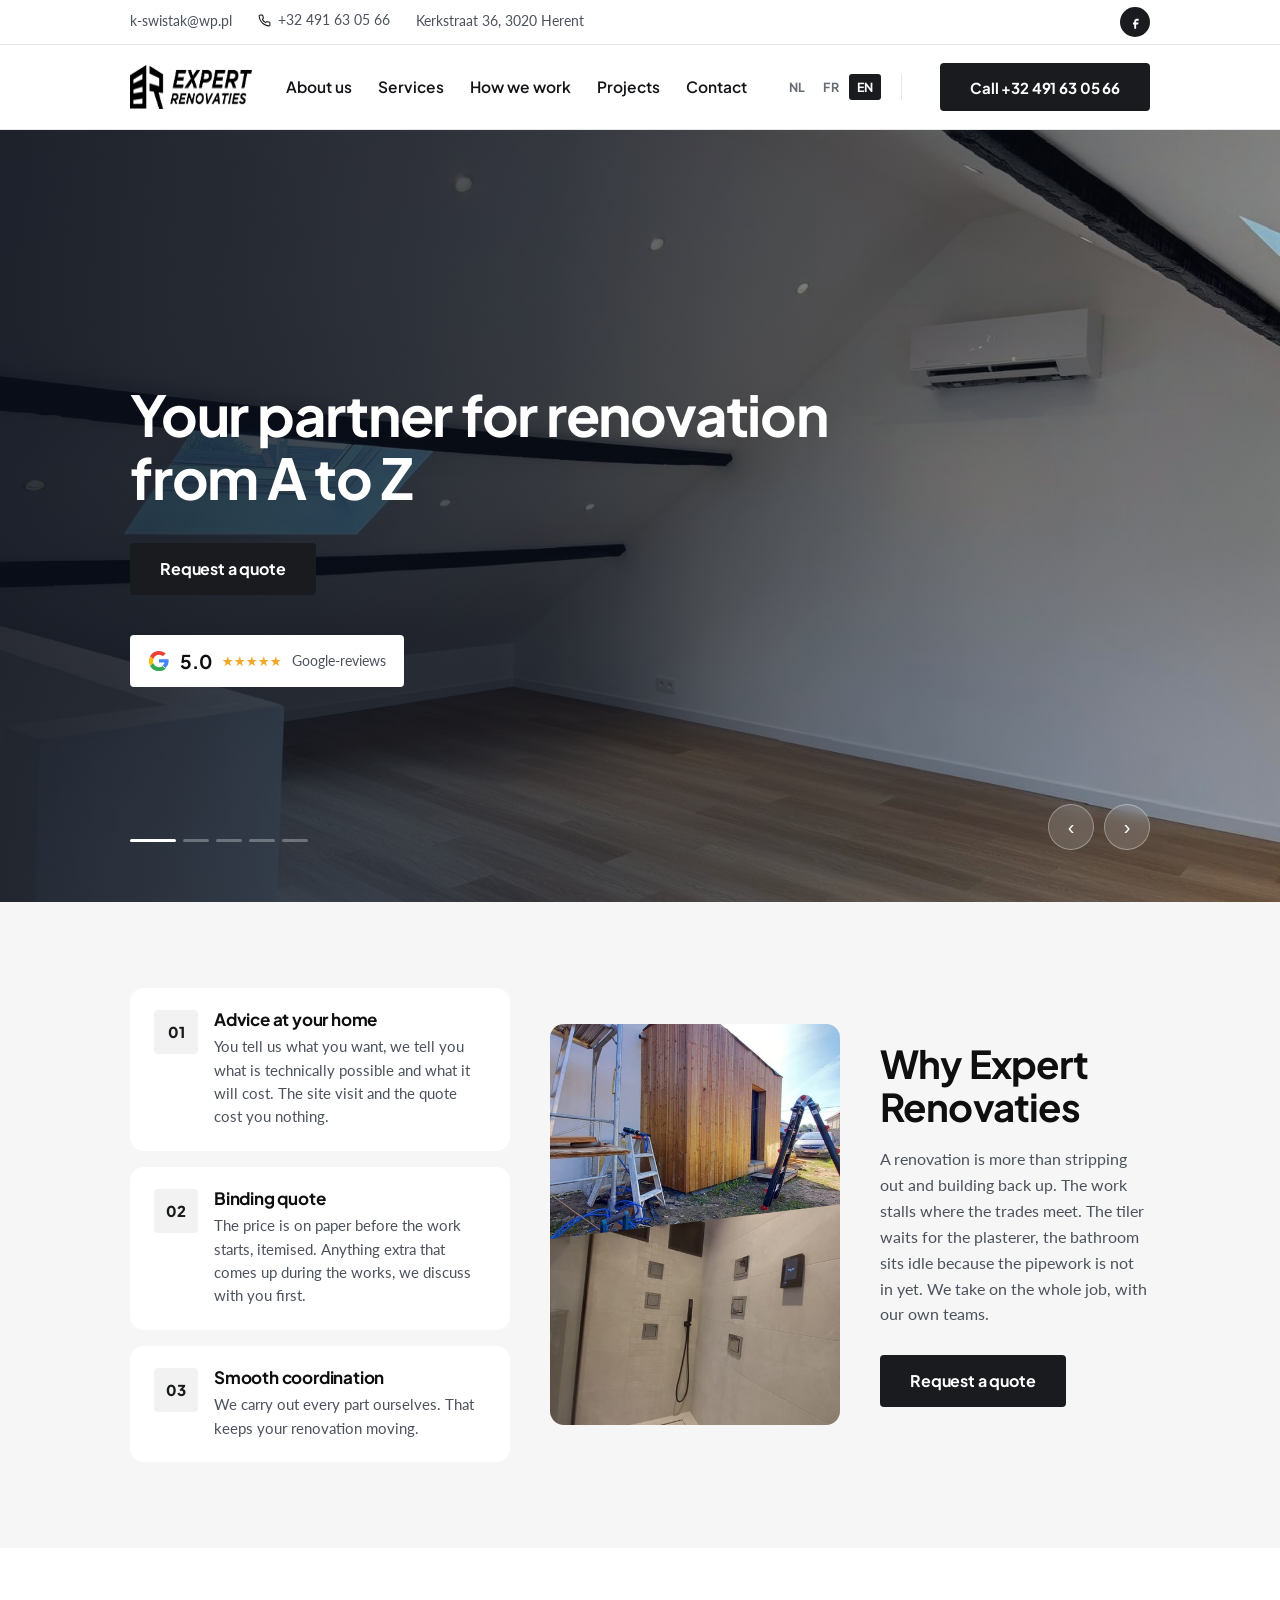
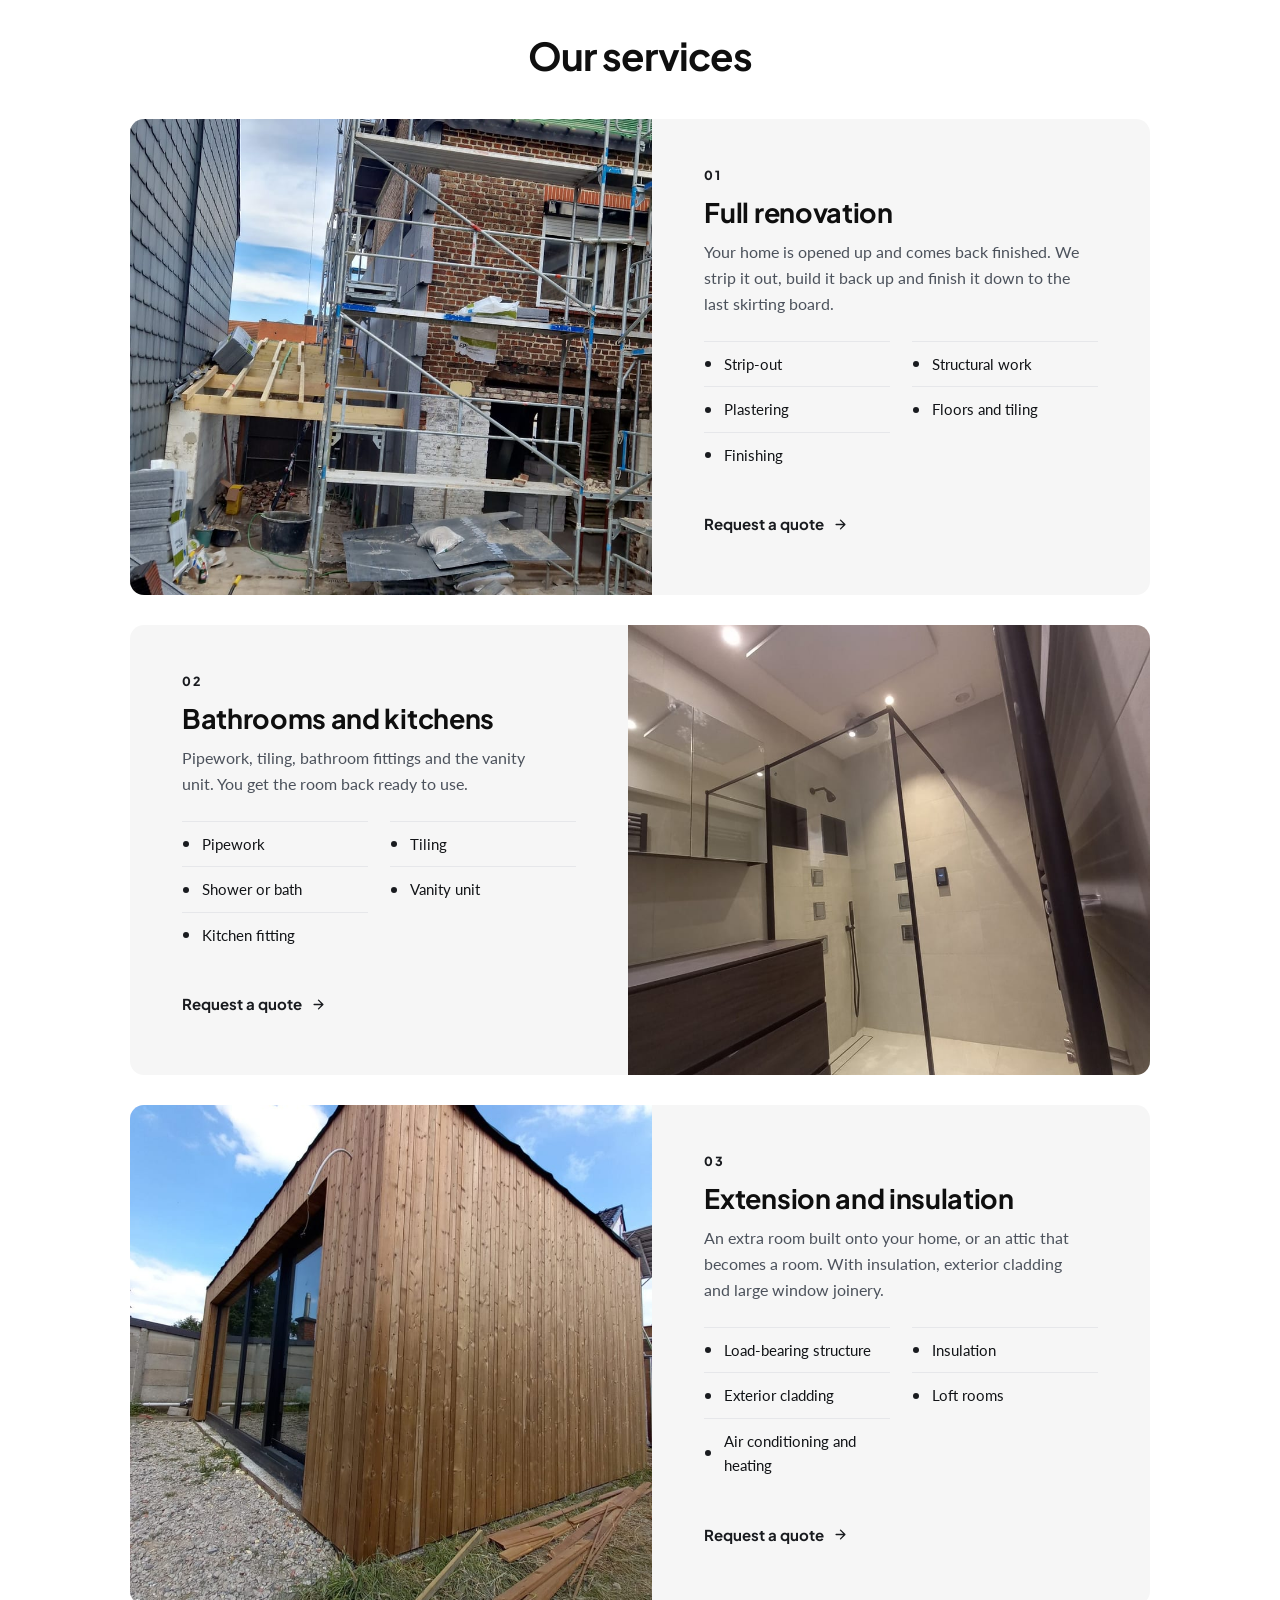
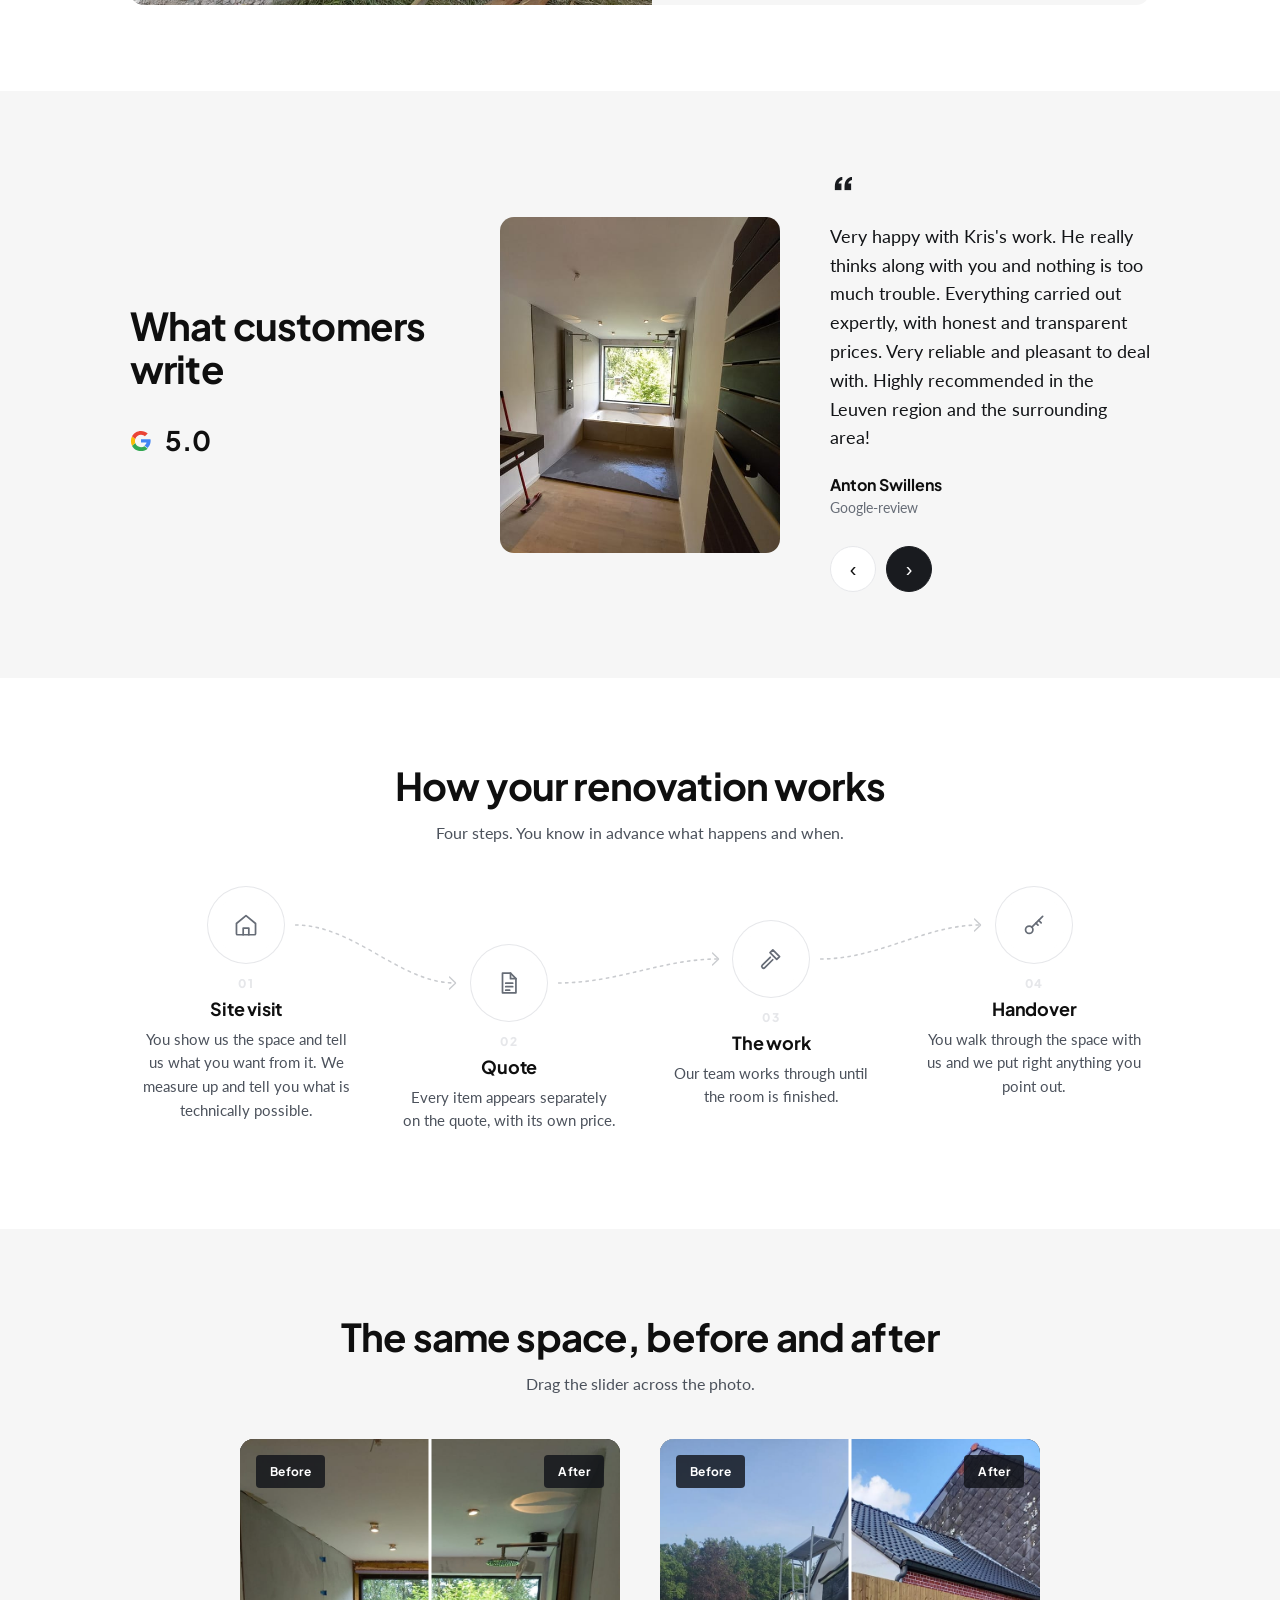
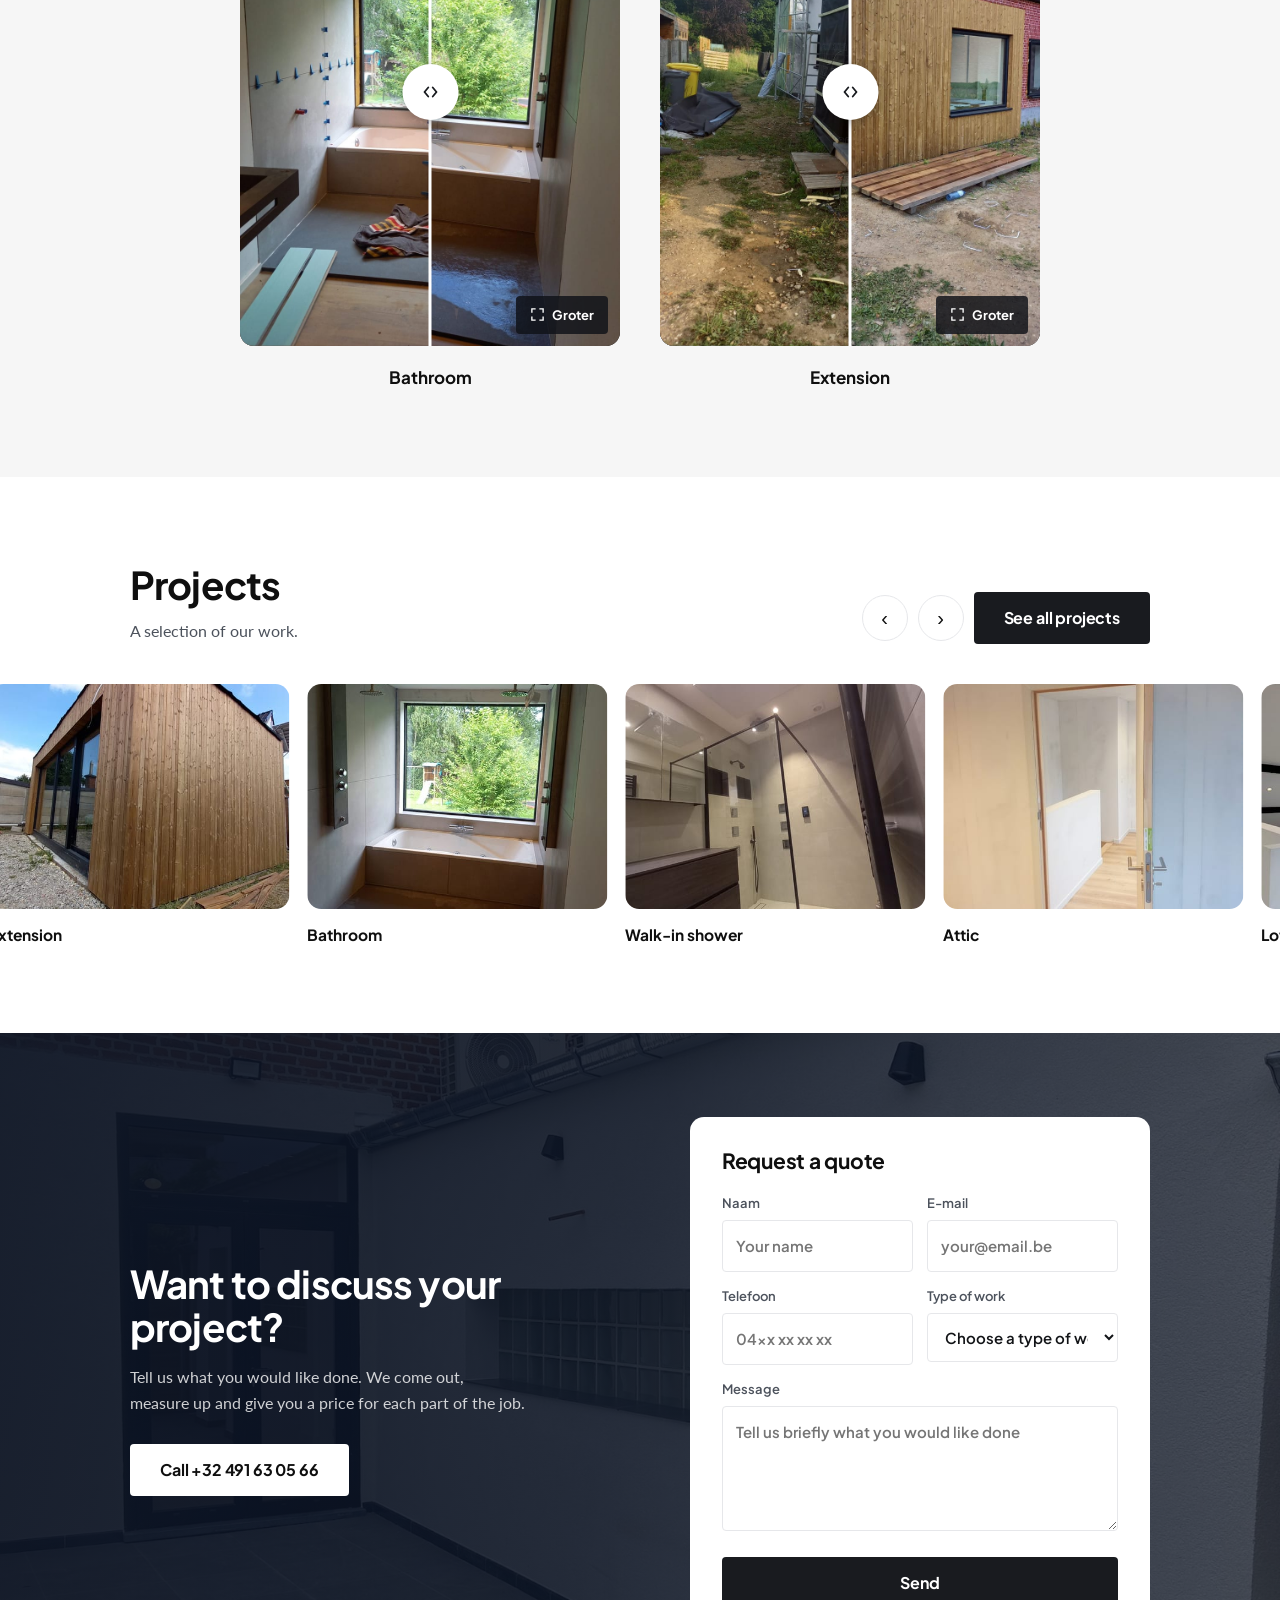
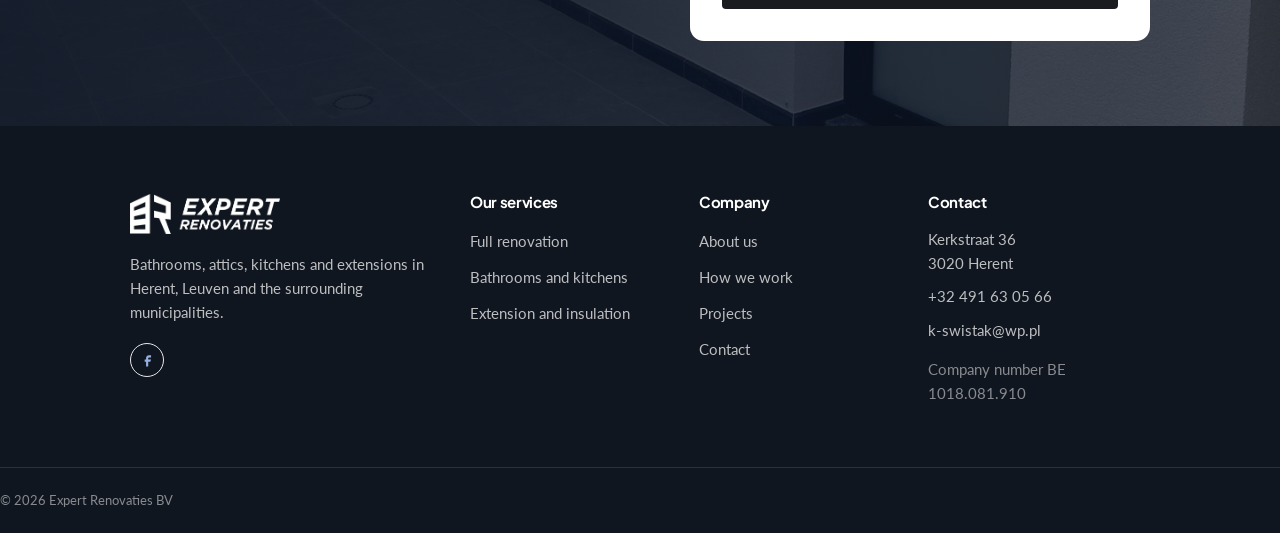
==== en/index.html @ 357d725f "Belknop-test uit de Rai Bouw-sessie overgenomen; Franse balk paste niet op 1025px, knop daar compact" ====
<!doctype html>
<html lang="en">
<head>
<meta charset="utf-8">
<meta name="viewport" content="width=device-width, initial-scale=1">
<meta name="robots" content="noindex, nofollow">
<title>Expert Renovaties | Bathrooms, attics and extensions in Herent and Leuven</title>
<meta name="description" content="Expert Renovaties renovates bathrooms, attics, kitchens and extensions in Herent, Leuven and the surrounding municipalities. We measure up, build and finish the work.">
<link rel="preconnect" href="https://fonts.googleapis.com">
<link rel="preconnect" href="https://fonts.gstatic.com" crossorigin>
<link href="https://fonts.googleapis.com/css2?family=Plus+Jakarta+Sans:wght@400;500;600;700;800&family=Lato:wght@400;700&display=swap" rel="stylesheet">
<link rel="icon" href="../img/merkteken.png" type="image/png">
<link rel="apple-touch-icon" href="../img/merkteken-180.png">
<link rel="stylesheet" href="../styles.css?v=7187a50a">
</head>
<body>

<div class="er-top">
  <div class="er-breed er-top__in">
    <p class="er-top__stuk"><a href="mailto:k-swistak@wp.pl">k-swistak@wp.pl</a></p>
    <p class="er-top__stuk er-top__bel"><a href="tel:+32491630566"><svg viewBox="0 0 24 24" width="13" height="13" fill="none" stroke="currentColor" stroke-width="2" stroke-linecap="round" stroke-linejoin="round" aria-hidden="true"><path d="M22 16.9v3a2 2 0 0 1-2.2 2 19.8 19.8 0 0 1-8.6-3.1 19.5 19.5 0 0 1-6-6A19.8 19.8 0 0 1 2.1 4.2 2 2 0 0 1 4.1 2h3a2 2 0 0 1 2 1.7c.1 1 .4 1.9.7 2.8a2 2 0 0 1-.5 2.1L8.1 9.9a16 16 0 0 0 6 6l1.3-1.2a2 2 0 0 1 2.1-.5c.9.3 1.8.6 2.8.7a2 2 0 0 1 1.7 2Z"/></svg>+32 491 63 05 66</a></p>
    <p class="er-top__stuk">Kerkstraat 36, 3020 Herent</p>
    <p class="er-top__soc">
      
      <a href="https://www.facebook.com/Kris.Expert/" target="_blank" rel="noopener noreferrer" aria-label="Facebook"><svg viewBox="0 0 24 24" width="15" height="15" fill="currentColor"><path d="M14 9h3V6h-3c-2.2 0-4 1.8-4 4v2H8v3h2v7h3v-7h3l1-3h-4v-2c0-.6.4-1 1-1z"/></svg></a>
    </p>
  </div>
</div>

<header class="er-kop" id="kop">
  <div class="er-breed er-kop__in">
    <a class="er-logo" href="#top" aria-label="Expert Renovaties"><img src="../img/logo-kop.png" alt="Logo van Expert Renovaties" width="674" height="180"></a>
    <nav class="er-nav" aria-label="Hoofdmenu">
      <ul><li><a href="#waarom">About us</a></li><li><a href="#diensten">Services</a></li><li><a href="#werkwijze">How we work</a></li><li><a href="#realisaties">Projects</a></li><li><a href="#contact">Contact</a></li></ul>
    </nav>
    <p class="er-talen er-talen--kop"><a class="er-taal" href="../index.html" hreflang="nl">NL</a><a class="er-taal" href="../fr/index.html" hreflang="fr">FR</a><span class="er-taal is-aan" aria-current="true">EN</span></p>
    <a class="er-knop er-knop--vol er-kop__bel" href="tel:+32491630566">Call +32 491 63 05 66</a>
    <button class="er-menuknop" type="button" aria-expanded="false" aria-controls="er-mobielmenu" aria-label="Menu openen"><span class="er-menuknop__lijnen" aria-hidden="true"><span></span><span></span><span></span></span></button>
  </div>
  <div class="er-mobielmenu" id="er-mobielmenu" hidden>
    <ul><li><a href="#waarom">About us</a></li><li><a href="#diensten">Services</a></li><li><a href="#werkwijze">How we work</a></li><li><a href="#realisaties">Projects</a></li><li><a href="#contact">Contact</a></li></ul>
    <p class="er-talen er-talen--menu"><a class="er-taal" href="../index.html" hreflang="nl">NL</a><a class="er-taal" href="../fr/index.html" hreflang="fr">FR</a><span class="er-taal is-aan" aria-current="true">EN</span></p>
    <a class="er-knop er-knop--vol er-mobielmenu__knop" href="#contact">Request a quote</a>
  </div>
</header>
<main>

<section class="er-hero" id="top" data-aantal="5">
  <div class="er-hero__foto">
    <figure class="er-dia is-aan" data-i="0"><img class="" src="../img/zolderkamer-airco-1600.jpg" srcset="../img/zolderkamer-airco-500.jpg 500w, ../img/zolderkamer-airco-900.jpg 900w, ../img/zolderkamer-airco-1600.jpg 1600w" sizes="100vw" alt="Finished attic room with black beams and a roof window" loading="eager" decoding="async"></figure><figure class="er-dia" data-i="1"><img class="" src="../img/achterbouw-terras-1600.jpg" srcset="../img/achterbouw-terras-500.jpg 500w, ../img/achterbouw-terras-900.jpg 900w, ../img/achterbouw-terras-1600.jpg 1600w" sizes="100vw" alt="Plastered rear extension with black exterior joinery and a terrace" loading="lazy" decoding="async"></figure><figure class="er-dia" data-i="2"><img class="" src="../img/uitbouw-tuinzijde-900.jpg" srcset="../img/uitbouw-tuinzijde-500.jpg 500w, ../img/uitbouw-tuinzijde-900.jpg 900w" sizes="100vw" alt="Finished extension with timber cladding and sliding windows" loading="lazy" decoding="async"></figure><figure class="er-dia" data-i="3"><img class="" src="../img/bad-af-900.jpg" srcset="../img/bad-af-500.jpg 500w, ../img/bad-af-900.jpg 900w" sizes="100vw" alt="Bathroom with a built-in bath in front of the window and a view of the garden" loading="lazy" decoding="async"></figure><figure class="er-dia" data-i="4"><img class="" src="../img/douche-overzicht-1600.jpg" srcset="../img/douche-overzicht-500.jpg 500w, ../img/douche-overzicht-900.jpg 900w, ../img/douche-overzicht-1600.jpg 1600w" sizes="100vw" alt="Bathroom with a walk-in shower behind glass and a wall-hung vanity unit" loading="lazy" decoding="async"></figure>
  </div>
  <div class="er-breed er-hero__in">
    <h1>Your partner for&nbsp;renovation<br> from A to Z</h1>
    
    <div class="er-hero__knoppen">
      <a class="er-knop er-knop--vol" href="#contact">Request a quote</a>
    </div>
    <div class="er-bewijs">
      <a class="er-bewijs__google" href="" target="_blank" rel="noopener noreferrer" aria-label=""><svg class="er-g" viewBox="0 0 48 48" width="22" height="22" aria-hidden="true"><path fill="#4285F4" d="M45 24c0-1.6-.1-2.7-.4-3.9H24v7.1h12c-.2 1.9-1.5 4.7-4.4 6.6l6.7 5.2C42.2 35.5 45 30.3 45 24z"/><path fill="#34A853" d="M24 46c5.9 0 10.9-1.9 14.5-5.3l-6.9-5.3c-1.9 1.3-4.4 2.2-7.6 2.2-5.8 0-10.7-3.8-12.5-9l-7.1 5.5C8 41.4 15.4 46 24 46z"/><path fill="#FBBC05" d="M11.5 28.6c-.5-1.4-.7-2.9-.7-4.6s.3-3.2.7-4.6l-7.1-5.5C2.9 16.9 2 20.3 2 24s.9 7.1 2.4 10.1l7.1-5.5z"/><path fill="#EA4335" d="M24 10.2c4.1 0 6.9 1.8 8.5 3.3l6.2-6C34.9 4 29.9 2 24 2 15.4 2 8 6.6 4.4 13.9l7.1 5.5c1.8-5.2 6.7-9.2 12.5-9.2z"/></svg><b>5.0</b><span class="er-bewijs__sterren"><span class="er-ster" aria-hidden="true">★</span><span class="er-ster" aria-hidden="true">★</span><span class="er-ster" aria-hidden="true">★</span><span class="er-ster" aria-hidden="true">★</span><span class="er-ster" aria-hidden="true">★</span></span><span>Google-reviews</span></a>
    </div>
  </div>
  <div class="er-hero__bediening">
    <button class="er-rond er-rond--glas" type="button" data-dia="vorige" aria-label="Previous photo">‹</button>
    <button class="er-rond er-rond--glas" type="button" data-dia="volgende" aria-label="Next photo">›</button>
  </div>
  <div class="er-hero__streep" aria-hidden="true"><span class="er-hero__tik is-aan"></span><span class="er-hero__tik"></span><span class="er-hero__tik"></span><span class="er-hero__tik"></span><span class="er-hero__tik"></span></div>
</section>

<section class="er-band er-band--grijs er-waarom" id="waarom">
  <div class="er-breed er-waarom__in">
    <div class="er-waarom__tekst er-op">
      <h2>Why Expert Renovaties</h2>
      <p>A renovation is more than stripping out and building back up. The work stalls where the trades meet. The tiler waits for the plasterer, the bathroom sits idle because the pipework is not in yet. We take on the whole job, with our own teams.</p>
      <a class="er-knop er-knop--vol" href="#contact">Request a quote</a>
    </div>
    <ul class="er-redenen">
      <li class="er-reden er-op">
        <span class="er-reden__nr">01</span>
        <div><h3>Advice at your home</h3><p>You tell us what you want, we tell you what is technically possible and what it will cost. The site visit and the quote cost you nothing.</p></div>
      </li><li class="er-reden er-op">
        <span class="er-reden__nr">02</span>
        <div><h3>Binding quote</h3><p>The price is on paper before the work starts, itemised. Anything extra that comes up during the works, we discuss with you first.</p></div>
      </li><li class="er-reden er-op">
        <span class="er-reden__nr">03</span>
        <div><h3>Smooth coordination</h3><p>We carry out every part ourselves. That keeps your renovation moving.</p></div>
      </li>
    </ul>
    <figure class="er-duo er-op"><img class="er-duo__a" src="../img/uitbouw-stelling-900.jpg" srcset="../img/uitbouw-stelling-500.jpg 500w, ../img/uitbouw-stelling-900.jpg 900w" sizes="(max-width:1000px) 92vw, 330px" alt="Extension with scaffolding up while the cladding is being fitted" loading="lazy" decoding="async"><img class="er-duo__b" src="../img/douche-nissen-1600.jpg" srcset="../img/douche-nissen-500.jpg 500w, ../img/douche-nissen-900.jpg 900w, ../img/douche-nissen-1600.jpg 1600w" sizes="(max-width:1000px) 92vw, 330px" alt="Recessed niches in the tiled wall of a walk-in shower" loading="lazy" decoding="async"></figure>
  </div>
</section>

<section class="er-band er-diensten" id="diensten">
  <div class="er-breed">
    <div class="er-kopblok er-kopblok--mid er-op">
      <h2>Our services</h2>
      
    </div>
    <div class="er-rijen">
      <article class="er-rij er-op" id="d-totaalrenovatie">
        <div class="er-rij__beeld"><img class="" src="../img/ruwbouw-stelling-1600.jpg" srcset="../img/ruwbouw-stelling-500.jpg 500w, ../img/ruwbouw-stelling-900.jpg 900w, ../img/ruwbouw-stelling-1600.jpg 1600w" sizes="(max-width:900px) 92vw, 600px" alt="Rear facade at structural stage with scaffolding up during a full renovation" loading="lazy" decoding="async"></div>
        <div class="er-rij__tekst">
          <span class="er-rij__nr">01</span>
          <h3>Full renovation</h3>
          <p>Your home is opened up and comes back finished. We strip it out, build it back up and finish it down to the last skirting board.</p>
          <ul class="er-rij__lijst"><li>Strip-out</li><li>Structural work</li><li>Plastering</li><li>Floors and tiling</li><li>Finishing</li></ul>
          <a class="er-rij__link" href="#contact">Request a quote<svg viewBox="0 0 24 24" width="15" height="15" fill="none" stroke="currentColor" stroke-width="2.2" stroke-linecap="round" stroke-linejoin="round" aria-hidden="true"><path d="M5 12h13M12 5l7 7-7 7"/></svg></a>
        </div>
      </article><article class="er-rij er-rij--om er-op" id="d-badkamers">
        <div class="er-rij__beeld"><img class="" src="../img/douche-overzicht-1600.jpg" srcset="../img/douche-overzicht-500.jpg 500w, ../img/douche-overzicht-900.jpg 900w, ../img/douche-overzicht-1600.jpg 1600w" sizes="(max-width:900px) 92vw, 600px" alt="Bathroom with a walk-in shower behind a glass screen and a wall-hung vanity unit" loading="lazy" decoding="async"></div>
        <div class="er-rij__tekst">
          <span class="er-rij__nr">02</span>
          <h3>Bathrooms and kitchens</h3>
          <p>Pipework, tiling, bathroom fittings and the vanity unit. You get the room back ready to use.</p>
          <ul class="er-rij__lijst"><li>Pipework</li><li>Tiling</li><li>Shower or bath</li><li>Vanity unit</li><li>Kitchen fitting</li></ul>
          <a class="er-rij__link" href="#contact">Request a quote<svg viewBox="0 0 24 24" width="15" height="15" fill="none" stroke="currentColor" stroke-width="2.2" stroke-linecap="round" stroke-linejoin="round" aria-hidden="true"><path d="M5 12h13M12 5l7 7-7 7"/></svg></a>
        </div>
      </article><article class="er-rij er-op" id="d-uitbouw">
        <div class="er-rij__beeld"><img class="" src="../img/uitbouw-hoek-900.jpg" srcset="../img/uitbouw-hoek-500.jpg 500w, ../img/uitbouw-hoek-900.jpg 900w" sizes="(max-width:900px) 92vw, 600px" alt="Extension with vertical timber cladding and black window frames" loading="lazy" decoding="async"></div>
        <div class="er-rij__tekst">
          <span class="er-rij__nr">03</span>
          <h3>Extension and insulation</h3>
          <p>An extra room built onto your home, or an attic that becomes a room. With insulation, exterior cladding and large window joinery.</p>
          <ul class="er-rij__lijst"><li>Load-bearing structure</li><li>Insulation</li><li>Exterior cladding</li><li>Loft rooms</li><li>Air conditioning and heating</li></ul>
          <a class="er-rij__link" href="#contact">Request a quote<svg viewBox="0 0 24 24" width="15" height="15" fill="none" stroke="currentColor" stroke-width="2.2" stroke-linecap="round" stroke-linejoin="round" aria-hidden="true"><path d="M5 12h13M12 5l7 7-7 7"/></svg></a>
        </div>
      </article>
    </div>
  </div>
</section>

<section class="er-band er-band--grijs er-reviews" id="reviews">
  <div class="er-breed er-reviews__in">
    <div class="er-reviews__links er-op">
      <h2>What customers write</h2>
      <a class="er-score" href="" target="_blank" rel="noopener noreferrer"><svg class="er-g" viewBox="0 0 48 48" width="22" height="22" aria-hidden="true"><path fill="#4285F4" d="M45 24c0-1.6-.1-2.7-.4-3.9H24v7.1h12c-.2 1.9-1.5 4.7-4.4 6.6l6.7 5.2C42.2 35.5 45 30.3 45 24z"/><path fill="#34A853" d="M24 46c5.9 0 10.9-1.9 14.5-5.3l-6.9-5.3c-1.9 1.3-4.4 2.2-7.6 2.2-5.8 0-10.7-3.8-12.5-9l-7.1 5.5C8 41.4 15.4 46 24 46z"/><path fill="#FBBC05" d="M11.5 28.6c-.5-1.4-.7-2.9-.7-4.6s.3-3.2.7-4.6l-7.1-5.5C2.9 16.9 2 20.3 2 24s.9 7.1 2.4 10.1l7.1-5.5z"/><path fill="#EA4335" d="M24 10.2c4.1 0 6.9 1.8 8.5 3.3l6.2-6C34.9 4 29.9 2 24 2 15.4 2 8 6.6 4.4 13.9l7.1 5.5c1.8-5.2 6.7-9.2 12.5-9.2z"/></svg><div><b>5.0</b><span></span></div></a>
    </div>
    <div class="er-reviews__beeld er-op"><img class="" src="../img/bad-zicht-900.jpg" srcset="../img/bad-zicht-500.jpg 500w, ../img/bad-zicht-900.jpg 900w" sizes="(max-width:1000px) 92vw, 280px" alt="Finished bathroom with two rain showers and a view of the garden" loading="lazy" decoding="async"></div>
    <div class="er-reviews__spoorvak er-op">
      <div class="er-revvak"><ul class="er-revspoor" data-aantal="3">
        <li class="er-rev">
          <span class="er-rev__aanhaling" aria-hidden="true">&ldquo;</span>
          <p class="er-rev__tekst">Very happy with Kris's work. He really thinks along with you and nothing is too much trouble. Everything carried out expertly, with honest and transparent prices. Very reliable and pleasant to deal with. Highly recommended in the Leuven region and the surrounding area!</p>
          <p class="er-rev__naam">Anton Swillens</p>
          <p class="er-rev__bron">Google-review</p>
        </li><li class="er-rev">
          <span class="er-rev__aanhaling" aria-hidden="true">&ldquo;</span>
          <p class="er-rev__tekst">Kris thinks along with his client and advises both in the run-up to the project and during it. He turns their wishes into a technically feasible solution. He helps them choose the best solution at the keenest price.</p>
          <p class="er-rev__naam">Marc Herman</p>
          <p class="er-rev__bron">Google-review</p>
        </li><li class="er-rev">
          <span class="er-rev__aanhaling" aria-hidden="true">&ldquo;</span>
          <p class="er-rev__tekst">We are very happy with the work this company delivered, Kris is a very capable craftsman. Everything he has done was carried out perfectly and at a fair price. He is a hard worker who knows his trade very well and he is a man of his word.</p>
          <p class="er-rev__naam">Marianne Herssens</p>
          <p class="er-rev__bron">Google-review</p>
        </li>
      </ul></div>
      <div class="er-reviews__bediening">
        <button class="er-rond" type="button" data-rev="vorige" aria-label="Previous review">‹</button>
        <button class="er-rond er-rond--vol" type="button" data-rev="volgende" aria-label="Next review">›</button>
      </div>
    </div>
  </div>
</section>


<section class="er-band er-werkwijze" id="werkwijze">
  <div class="er-breed">
    <div class="er-kopblok er-kopblok--mid er-op">
      <h2>How your renovation works</h2>
      <p>Four steps. You know in advance what happens and when.</p>
    </div>
    <ol class="er-stappen">
      <li class="er-stap er-op" style="--op:0px">
        <span class="er-stap__bol"><svg viewBox="0 0 24 24" width="26" height="26" fill="none" stroke="currentColor" stroke-width="1.6" stroke-linecap="round" stroke-linejoin="round" aria-hidden="true"><path d="M3.2 10.6 12 3.4l8.8 7.2V20a1 1 0 0 1-1 1H4.2a1 1 0 0 1-1-1z"/><path d="M9.4 21v-6.2h5.2V21"/></svg></span>
        <span class="er-stap__nr">01</span>
        <h3>Site visit</h3>
        <p>You show us the space and tell us what you want from it. We measure up and tell you what is technically possible.</p>
        <span class="er-boog" style="--mid:60.0px" aria-hidden="true"><svg viewBox="0 0 300 120" preserveAspectRatio="none" fill="none" stroke="currentColor" stroke-width="1.6" vector-effect="non-scaling-stroke" stroke-linecap="round" stroke-linejoin="round"><path d="M6 31.0 C110 31.0, 190 89.0, 286 89.0" stroke-dasharray="5 7"/><path d="M277 83.0 L288 89.0 L277 95.0"/></svg></span>
      </li><li class="er-stap er-op" style="--op:58px">
        <span class="er-stap__bol"><svg viewBox="0 0 24 24" width="26" height="26" fill="none" stroke="currentColor" stroke-width="1.6" stroke-linecap="round" stroke-linejoin="round" aria-hidden="true"><path d="M6 2.9h7.4L18.4 8v13.1H6z"/><path d="M13.4 2.9V8h5"/><path d="M9 12.2h6.4M9 15.4h6.4M9 18.6h3.6"/></svg></span>
        <span class="er-stap__nr">02</span>
        <h3>Quote</h3>
        <p>Every item appears separately on the quote, with its own price.</p>
        <span class="er-boog" style="--mid:19.0px" aria-hidden="true"><svg viewBox="0 0 300 120" preserveAspectRatio="none" fill="none" stroke="currentColor" stroke-width="1.6" vector-effect="non-scaling-stroke" stroke-linecap="round" stroke-linejoin="round"><path d="M6 72.0 C110 72.0, 190 48.0, 286 48.0" stroke-dasharray="5 7"/><path d="M277 42.0 L288 48.0 L277 54.0"/></svg></span>
      </li><li class="er-stap er-op" style="--op:34px">
        <span class="er-stap__bol"><svg viewBox="0 0 24 24" width="26" height="26" fill="none" stroke="currentColor" stroke-width="1.6" stroke-linecap="round" stroke-linejoin="round" aria-hidden="true"><path d="M13.7 3.6 19.9 9.8l-2.6 2.6-6.2-6.2z"/><path d="M11.3 10.4 4 17.7a1.6 1.6 0 0 0 2.3 2.3l7.3-7.3"/></svg></span>
        <span class="er-stap__nr">03</span>
        <h3>The work</h3>
        <p>Our team works through until the room is finished.</p>
        <span class="er-boog" style="--mid:14.0px" aria-hidden="true"><svg viewBox="0 0 300 120" preserveAspectRatio="none" fill="none" stroke="currentColor" stroke-width="1.6" vector-effect="non-scaling-stroke" stroke-linecap="round" stroke-linejoin="round"><path d="M6 77.0 C110 77.0, 190 43.0, 286 43.0" stroke-dasharray="5 7"/><path d="M277 37.0 L288 43.0 L277 49.0"/></svg></span>
      </li><li class="er-stap er-op" style="--op:0px">
        <span class="er-stap__bol"><svg viewBox="0 0 24 24" width="26" height="26" fill="none" stroke="currentColor" stroke-width="1.6" stroke-linecap="round" stroke-linejoin="round" aria-hidden="true"><circle cx="7.6" cy="16.4" r="3.4"/><path d="M10 14 20 4"/><path d="M16.3 7.7l2.3 2.3M13.8 10.2l1.9 1.9"/></svg></span>
        <span class="er-stap__nr">04</span>
        <h3>Handover</h3>
        <p>You walk through the space with us and we put right anything you point out.</p>
        
      </li>
    </ol>
  </div>
</section>

<section class="er-band er-band--grijs er-voorna" id="voorna">
  <div class="er-breed">
    <div class="er-kopblok er-kopblok--mid er-op">
      <h2>The same space, before and after</h2>
      <p>Drag the slider across the photo.</p>
    </div>
    <div class="er-schuif er-op" data-aantal="2">
      <button class="er-schuif__sluit" type="button" aria-label="Sluiten">&times;</button>
      <figure class="er-schuif__paar is-aan" data-i="0">
        <div class="er-schuif__vak" style="--verhouding:133.36%">
          <div class="er-schuif__na"><img class="" src="../img/bad-af-900.jpg" srcset="../img/bad-af-500.jpg 500w, ../img/bad-af-900.jpg 900w" sizes="(max-width:1000px) 92vw, 960px" alt="The same bathroom finished, with tiling, rain showers and a natural stone floor" loading="eager" decoding="async"><span class="er-schuif__merk er-schuif__merk--na">After</span></div>
          <div class="er-schuif__voor"><img class="" src="../img/bad-ruw-900.jpg" srcset="../img/bad-ruw-500.jpg 500w, ../img/bad-ruw-900.jpg 900w" sizes="(max-width:1000px) 92vw, 960px" alt="Bathroom during the works, with the bath already built in and the walls still bare" loading="eager" decoding="async"><span class="er-schuif__merk er-schuif__merk--voor">Before</span></div>
          <button class="er-schuif__vergroot" type="button" aria-label="Toon groter"><svg viewBox="0 0 20 20" fill="none" stroke="currentColor" stroke-width="1.8" aria-hidden="true"><path d="M7.5 2.5h-5v5M12.5 17.5h5v-5M17.5 7.5v-5h-5M2.5 12.5v5h5"/></svg>Groter</button>
          <input class="er-schuif__bereik" type="range" min="0" max="100" value="50" step="0.1" aria-label="Drag the slider across the photo.">
          <span class="er-schuif__lijn" style="left:50%"><span class="er-schuif__greep" aria-hidden="true"><svg viewBox="0 0 24 24" width="18" height="18" fill="none" stroke="currentColor" stroke-width="2.4" stroke-linecap="round" stroke-linejoin="round"><path d="M9 6l-5 6 5 6M15 6l5 6-5 6"/></svg></span></span>
        </div>
        <figcaption>Bathroom</figcaption>
      </figure><figure class="er-schuif__paar" data-i="1">
        <div class="er-schuif__vak" style="--verhouding:133.33%">
          <div class="er-schuif__na"><img class="" src="../img/uitbouw-tuinzijde-900.jpg" srcset="../img/uitbouw-tuinzijde-500.jpg 500w, ../img/uitbouw-tuinzijde-900.jpg 900w" sizes="(max-width:1000px) 92vw, 960px" alt="The same extension with the timber cladding fitted" loading="eager" decoding="async"><span class="er-schuif__merk er-schuif__merk--na">After</span></div>
          <div class="er-schuif__voor"><img class="" src="../img/uitbouw-folie-900.jpg" srcset="../img/uitbouw-folie-500.jpg 500w, ../img/uitbouw-folie-900.jpg 900w" sizes="(max-width:1000px) 92vw, 960px" alt="Extension wrapped in a vapour barrier with scaffolding up, before the cladding went on" loading="eager" decoding="async"><span class="er-schuif__merk er-schuif__merk--voor">Before</span></div>
          <button class="er-schuif__vergroot" type="button" aria-label="Toon groter"><svg viewBox="0 0 20 20" fill="none" stroke="currentColor" stroke-width="1.8" aria-hidden="true"><path d="M7.5 2.5h-5v5M12.5 17.5h5v-5M17.5 7.5v-5h-5M2.5 12.5v5h5"/></svg>Groter</button>
          <input class="er-schuif__bereik" type="range" min="0" max="100" value="50" step="0.1" aria-label="Drag the slider across the photo.">
          <span class="er-schuif__lijn" style="left:50%"><span class="er-schuif__greep" aria-hidden="true"><svg viewBox="0 0 24 24" width="18" height="18" fill="none" stroke="currentColor" stroke-width="2.4" stroke-linecap="round" stroke-linejoin="round"><path d="M9 6l-5 6 5 6M15 6l5 6-5 6"/></svg></span></span>
        </div>
        <figcaption>Extension</figcaption>
      </figure>
      <div class="er-schuif__bediening">
        <button class="er-rond" type="button" data-schuif="vorige" aria-label="Previous project">‹</button>
        <div class="er-schuif__stippen"><button class="er-stip is-aan" type="button" data-naar="0" aria-label="Bathroom"></button><button class="er-stip" type="button" data-naar="1" aria-label="Extension"></button></div>
        <button class="er-rond er-rond--vol" type="button" data-schuif="volgende" aria-label="Next project">›</button>
      </div>
    </div>
  </div>
</section>

<section class="er-band er-real" id="realisaties">
  <div class="er-breed er-real__kop er-op">
    <div>
      <h2>Projects</h2>
      <p>A selection of our work.</p>
    </div>
    <div class="er-real__bediening">
      <button class="er-rond" type="button" data-band="vorige" aria-label="Previous project">‹</button>
      <button class="er-rond" type="button" data-band="volgende" aria-label="Next project">›</button>
      <a class="er-knop er-knop--vol" href="realisaties.html">See all projects</a>
    </div>
  </div>
  <div class="er-loop" role="region" aria-label="Projects">
    <div class="er-loop__spoor"><a class="er-tegel" href="realisaties.html#uitbouw">
  <span class="er-tegel__beeld"><img class="" src="../img/uitbouw-hoek-900.jpg" srcset="../img/uitbouw-hoek-500.jpg 500w, ../img/uitbouw-hoek-900.jpg 900w" sizes="300px" alt="Finished extension with timber cladding and a large window section" loading="eager" decoding="async"></span>
  <span class="er-tegel__naam">Extension</span>
</a><a class="er-tegel" href="realisaties.html#bad">
  <span class="er-tegel__beeld"><img class="" src="../img/bad-af-900.jpg" srcset="../img/bad-af-500.jpg 500w, ../img/bad-af-900.jpg 900w" sizes="300px" alt="Finished bathroom with a built-in bath in front of the window and a natural stone floor" loading="eager" decoding="async"></span>
  <span class="er-tegel__naam">Bathroom</span>
</a><a class="er-tegel" href="realisaties.html#douche">
  <span class="er-tegel__beeld"><img class="" src="../img/douche-overzicht-1600.jpg" srcset="../img/douche-overzicht-500.jpg 500w, ../img/douche-overzicht-900.jpg 900w, ../img/douche-overzicht-1600.jpg 1600w" sizes="300px" alt="Bathroom with a walk-in shower behind glass and a wall-hung wooden vanity unit" loading="eager" decoding="async"></span>
  <span class="er-tegel__naam">Walk-in shower</span>
</a><a class="er-tegel" href="realisaties.html#zolder">
  <span class="er-tegel__beeld"><img class="" src="../img/zolder-kamer-900.jpg" srcset="../img/zolder-kamer-500.jpg 500w, ../img/zolder-kamer-900.jpg 900w" sizes="300px" alt="Finished room under the roof with an internal door and laminate flooring" loading="eager" decoding="async"></span>
  <span class="er-tegel__naam">Attic</span>
</a><a class="er-tegel" href="realisaties.html#zolderkamer">
  <span class="er-tegel__beeld"><img class="" src="../img/zolderkamer-airco-1600.jpg" srcset="../img/zolderkamer-airco-500.jpg 500w, ../img/zolderkamer-airco-900.jpg 900w, ../img/zolderkamer-airco-1600.jpg 1600w" sizes="300px" alt="Attic room with black beams, a roof window and a wall-mounted air conditioning unit" loading="eager" decoding="async"></span>
  <span class="er-tegel__naam">Loft room</span>
</a><a class="er-tegel" href="realisaties.html#keuken">
  <span class="er-tegel__beeld"><img class="" src="../img/keuken-overzicht-900.jpg" srcset="../img/keuken-overzicht-500.jpg 500w, ../img/keuken-overzicht-900.jpg 900w" sizes="300px" alt="White kitchen with black metro tiles and spotlights in the wooden ceiling" loading="eager" decoding="async"></span>
  <span class="er-tegel__naam">Kitchen</span>
</a><a class="er-tegel" href="realisaties.html#achterbouw">
  <span class="er-tegel__beeld"><img class="" src="../img/achterbouw-terras-1600.jpg" srcset="../img/achterbouw-terras-500.jpg 500w, ../img/achterbouw-terras-900.jpg 900w, ../img/achterbouw-terras-1600.jpg 1600w" sizes="300px" alt="White rear extension with black doors and a terrace in large tiles" loading="eager" decoding="async"></span>
  <span class="er-tegel__naam">Rear extension</span>
</a><a class="er-tegel" href="realisaties.html#uitbouw">
  <span class="er-tegel__beeld"><img class="" src="../img/uitbouw-hoek-900.jpg" srcset="../img/uitbouw-hoek-500.jpg 500w, ../img/uitbouw-hoek-900.jpg 900w" sizes="300px" alt="Finished extension with timber cladding and a large window section" loading="eager" decoding="async"></span>
  <span class="er-tegel__naam">Extension</span>
</a><a class="er-tegel" href="realisaties.html#bad">
  <span class="er-tegel__beeld"><img class="" src="../img/bad-af-900.jpg" srcset="../img/bad-af-500.jpg 500w, ../img/bad-af-900.jpg 900w" sizes="300px" alt="Finished bathroom with a built-in bath in front of the window and a natural stone floor" loading="eager" decoding="async"></span>
  <span class="er-tegel__naam">Bathroom</span>
</a><a class="er-tegel" href="realisaties.html#douche">
  <span class="er-tegel__beeld"><img class="" src="../img/douche-overzicht-1600.jpg" srcset="../img/douche-overzicht-500.jpg 500w, ../img/douche-overzicht-900.jpg 900w, ../img/douche-overzicht-1600.jpg 1600w" sizes="300px" alt="Bathroom with a walk-in shower behind glass and a wall-hung wooden vanity unit" loading="eager" decoding="async"></span>
  <span class="er-tegel__naam">Walk-in shower</span>
</a><a class="er-tegel" href="realisaties.html#zolder">
  <span class="er-tegel__beeld"><img class="" src="../img/zolder-kamer-900.jpg" srcset="../img/zolder-kamer-500.jpg 500w, ../img/zolder-kamer-900.jpg 900w" sizes="300px" alt="Finished room under the roof with an internal door and laminate flooring" loading="eager" decoding="async"></span>
  <span class="er-tegel__naam">Attic</span>
</a><a class="er-tegel" href="realisaties.html#zolderkamer">
  <span class="er-tegel__beeld"><img class="" src="../img/zolderkamer-airco-1600.jpg" srcset="../img/zolderkamer-airco-500.jpg 500w, ../img/zolderkamer-airco-900.jpg 900w, ../img/zolderkamer-airco-1600.jpg 1600w" sizes="300px" alt="Attic room with black beams, a roof window and a wall-mounted air conditioning unit" loading="eager" decoding="async"></span>
  <span class="er-tegel__naam">Loft room</span>
</a><a class="er-tegel" href="realisaties.html#keuken">
  <span class="er-tegel__beeld"><img class="" src="../img/keuken-overzicht-900.jpg" srcset="../img/keuken-overzicht-500.jpg 500w, ../img/keuken-overzicht-900.jpg 900w" sizes="300px" alt="White kitchen with black metro tiles and spotlights in the wooden ceiling" loading="eager" decoding="async"></span>
  <span class="er-tegel__naam">Kitchen</span>
</a><a class="er-tegel" href="realisaties.html#achterbouw">
  <span class="er-tegel__beeld"><img class="" src="../img/achterbouw-terras-1600.jpg" srcset="../img/achterbouw-terras-500.jpg 500w, ../img/achterbouw-terras-900.jpg 900w, ../img/achterbouw-terras-1600.jpg 1600w" sizes="300px" alt="White rear extension with black doors and a terrace in large tiles" loading="eager" decoding="async"></span>
  <span class="er-tegel__naam">Rear extension</span>
</a></div>
  </div>
</section>

<section class="er-cta" id="contact">
  <div class="er-cta__foto"><img class="" src="../img/achterbouw-terras-1600.jpg" srcset="../img/achterbouw-terras-500.jpg 500w, ../img/achterbouw-terras-900.jpg 900w, ../img/achterbouw-terras-1600.jpg 1600w" sizes="100vw" alt="Plastered rear extension with black exterior joinery and a terrace in large tiles" loading="lazy" decoding="async"></div>
  <div class="er-breed er-cta__in">
    <div class="er-cta__tekst er-op">
      <h2>Want to discuss your project?</h2>
      <p>Tell us what you would like done. We come out, measure up and give you a price for each part of the job.</p>
      <a class="er-knop er-knop--wit" href="tel:+32491630566">Call +32 491 63 05 66</a>
    </div>
    <form class="er-form er-op" novalidate>
      <h3>Request a quote</h3>
      <div class="er-form__rij">
        <label>Naam<input type="text" name="naam" placeholder="Your name" required></label>
        <label>E-mail<input type="email" name="mail" placeholder="your@email.be" required></label>
      </div>
      <div class="er-form__rij">
        <label>Telefoon<input type="tel" name="tel" placeholder="04xx xx xx xx"></label>
        <label>Type of work<select name="soort"><option value="">Choose a type of work</option><option>Bathroom</option><option>Kitchen</option><option>Attic or loft room</option><option>Extension or annexe</option><option>Full renovation</option><option>Floors and tiling</option><option>Plastering</option><option>Air conditioning or heating</option><option>Something else</option></select></label>
      </div>
      <label class="er-form__vol">Message<textarea name="bericht" rows="4" placeholder="Tell us briefly what you would like done"></textarea></label>
      <button class="er-knop er-knop--vol er-form__knop" type="submit">Send</button>
      <p class="er-form__bedankt" hidden>Thank you. This is a sample site, your message will not be sent.</p>
    </form>
  </div>
</section>
</main>

<footer class="er-voet">
  <div class="er-breed er-voet__in">
    <div class="er-voet__merk">
      <img class="er-voet__logo" src="../img/logo-licht.png" alt="Logo van Expert Renovaties" width="674" height="180">
      <p>Bathrooms, attics, kitchens and extensions in Herent, Leuven and the surrounding municipalities.</p>
      <p class="er-voet__soc">
        
        <a class="er-voet__sociaal" href="https://www.facebook.com/Kris.Expert/" target="_blank" rel="noopener noreferrer" aria-label="Facebook"><svg viewBox="0 0 24 24" width="17" height="17" fill="currentColor" aria-hidden="true"><path d="M14 9h3V6h-3c-2.2 0-4 1.8-4 4v2H8v3h2v7h3v-7h3l1-3h-4v-2c0-.6.4-1 1-1z"/></svg></a>
      </p>
    </div>
    <div class="er-voet__kolom">
      <h4>Our services</h4>
      <ul><li><a href="#d-totaalrenovatie">Full renovation</a></li><li><a href="#d-badkamers">Bathrooms and kitchens</a></li><li><a href="#d-uitbouw">Extension and insulation</a></li></ul>
    </div>
    <div class="er-voet__kolom">
      <h4>Company</h4>
      <ul><li><a href="#waarom">About us</a></li><li><a href="#werkwijze">How we work</a></li><li><a href="#realisaties">Projects</a></li><li><a href="#contact">Contact</a></li></ul>
    </div>
    <div class="er-voet__kolom">
      <h4>Contact</h4>
      <ul class="er-voet__contact">
        <li>Kerkstraat 36<br>3020 Herent</li>
        <li><a href="tel:+32491630566">+32 491 63 05 66</a></li>
        <li></li>
        <li><a href="mailto:k-swistak@wp.pl">k-swistak@wp.pl</a></li>
        <li class="er-voet__btw">Company number BE 1018.081.910</li>
      </ul>
    </div>
  </div>
  <div class="er-breed er-voet__onder"><p>© 2026 Expert Renovaties BV</p></div>
</footer>
<a class="er-belzweef" href="tel:+32491630566" aria-label="Call us +32 491 63 05 66">
  <svg viewBox="0 0 24 24" width="20" height="20" fill="none" stroke="currentColor" stroke-width="2" stroke-linecap="round" stroke-linejoin="round" aria-hidden="true"><path d="M22 16.9v3a2 2 0 0 1-2.2 2 19.8 19.8 0 0 1-8.6-3.1 19.5 19.5 0 0 1-6-6A19.8 19.8 0 0 1 2.1 4.2 2 2 0 0 1 4.1 2h3a2 2 0 0 1 2 1.7c.1 1 .4 1.9.7 2.8a2 2 0 0 1-.5 2.1L8.1 9.9a16 16 0 0 0 6 6l1.3-1.2a2 2 0 0 1 2.1-.5c.9.3 1.8.6 2.8.7a2 2 0 0 1 1.7 2Z"/></svg>
  <span>Call us</span>
</a>
<script src="../site.js?v=7187a50a"></script>
</body>
</html>
---- styles.css ----
/* Expert Renovaties — voorbeeldsite. Vormtaal naar de AriTherm-demo, kleuren uit hun eigen logo. */

:root {
  --merk: #191b1f;
  --merk-diep: #000;
  --merk-licht: #f2f2f3;
  --inkt: #121417;
  --kop: #0f0f0f;
  --tekst: #4c525c;
  --zacht: #666c76;
  --band: #f6f6f6;
  --lijn: #e6e7ea;
  --wit: #fff;
  --r: 4px;
  --r-vak: 14px;
  --zij: 130px;
  --lucht: 86px;
}

* { box-sizing: border-box; }
html { scroll-behavior: smooth; scroll-padding-top: 96px; -webkit-text-size-adjust: 100%; }

/* Safari zoomt in bij dubbeltikken. manipulation zet dat uit en laat knijpen wel toe. */
body { touch-action: manipulation; -webkit-tap-highlight-color: transparent; }
a, button, label, summary, input, select, textarea { touch-action: manipulation; }

body {
  margin: 0;
  background: var(--wit);
  color: var(--tekst);
  font-family: Lato, "Plus Jakarta Sans", system-ui, sans-serif;
  font-size: 16px;
  line-height: 1.62;
  -webkit-font-smoothing: antialiased;
}

img { max-width: 100%; display: block; }
figure { margin: 0; }
a { color: inherit; text-decoration: none; }
h1, h2, h3, h4 { margin: 0; font-family: "Plus Jakarta Sans", system-ui, sans-serif; color: var(--kop); font-weight: 700; line-height: 1.12; letter-spacing: -.022em; }
h2 { font-size: clamp(27px, 3vw, 41px); }
h3 { font-size: 19px; letter-spacing: -.012em; }
p { margin: 0; }
ul, ol { margin: 0; padding: 0; list-style: none; }

.er-breed { width: 100%; max-width: 1440px; margin-inline: auto; padding-inline: var(--zij); }
.er-band { padding: var(--lucht) 0; background: var(--wit); }
.er-band--grijs { background: var(--band); }

.er-kopblok { margin-bottom: 42px; }
.er-kopblok p { margin-top: 13px; color: var(--tekst); max-width: 58ch; }
.er-kopblok--mid { text-align: center; }
.er-kopblok--mid p { margin-inline: auto; }
.er-midknop { margin-top: 38px; text-align: center; }

/* ---------- knoppen ---------- */
.er-knop {
  display: inline-flex; align-items: center; justify-content: center;
  height: 52px; padding: 0 29px; border-radius: var(--r);
  font-family: "Plus Jakarta Sans", system-ui, sans-serif;
  font-weight: 700; font-size: 16px; line-height: 1; letter-spacing: -.01em;
  border: 1.5px solid transparent; cursor: pointer;
  transition: background .18s ease, color .18s ease, border-color .18s ease;
}
.er-knop--vol { background: var(--merk); color: var(--wit); }
.er-knop--vol:hover { background: var(--merk-diep); }
.er-knop--wit { background: var(--wit); color: var(--kop); }
.er-knop--wit:hover { background: #eceff4; }

.er-rond {
  width: 46px; height: 46px; border-radius: 999px; flex: 0 0 auto;
  border: 1px solid var(--lijn); background: var(--wit); color: var(--kop);
  font-size: 20px; line-height: 1; cursor: pointer; display: grid; place-items: center;
  transition: background .18s ease, color .18s ease, border-color .18s ease;
}
.er-rond:hover { border-color: var(--merk); color: var(--merk); }
.er-rond--vol { background: var(--merk); border-color: var(--merk); color: var(--wit); }
.er-rond--vol:hover { background: var(--merk-diep); border-color: var(--merk-diep); color: var(--wit); }

/* ---------- topbalk ---------- */
.er-top { background: var(--wit); border-bottom: 1px solid var(--lijn); font-size: 13.5px; color: var(--tekst); }
.er-top__in { display: flex; align-items: center; gap: 26px; min-height: 44px; flex-wrap: wrap; }
.er-top__bel a { display: inline-flex; align-items: center; gap: 7px; }
.er-top__bel svg { color: var(--merk); }
.er-top a:hover { color: var(--merk); }
.er-talen { display: flex; align-items: center; gap: 2px; }
.er-talen--kop { margin-left: auto; padding-right: 20px; margin-right: 4px; border-right: 1px solid var(--lijn); }
.er-talen--menu { display: none; }
.er-taal { display: inline-flex; align-items: center; justify-content: center; min-width: 32px; height: 26px; padding: 0 7px; border-radius: 3px; font-family: "Plus Jakarta Sans", system-ui, sans-serif; font-size: 12.5px; font-weight: 700; letter-spacing: .02em; color: var(--zacht); transition: color .18s ease, background .18s ease; }
a.er-taal:hover { color: var(--merk); background: var(--merk-licht); }
.er-taal.is-aan { color: var(--wit); background: var(--merk); }
.er-top__soc { margin-left: auto; display: flex; gap: 8px; }
.er-top__soc a { width: 30px; height: 30px; border-radius: 999px; background: var(--merk); color: var(--wit); display: grid; place-items: center; }
.er-top__soc a:hover { background: var(--merk-diep); color: var(--wit); }

/* ---------- kop ---------- */
.er-kop { position: sticky; top: 0; z-index: 60; background: var(--wit); border-bottom: 1px solid var(--lijn); }
.er-kop__in { display: flex; align-items: center; gap: 34px; min-height: 84px; }
.er-logo img { width: auto; height: 44px; }
.er-nav ul { display: flex; gap: 26px; flex-wrap: nowrap; }
.er-nav a { font-family: "Plus Jakarta Sans", system-ui, sans-serif; font-size: 15.5px; font-weight: 600; color: var(--inkt); padding: 8px 0; border-bottom: 2px solid transparent; white-space: nowrap; }
.er-nav a:hover { color: var(--merk); border-color: var(--merk); }
.er-kop__bel { height: 48px; font-size: 15px; white-space: nowrap; }

.er-menuknop { display: none; width: 46px; height: 46px; border: 1px solid var(--lijn); background: var(--wit); border-radius: var(--r); cursor: pointer; padding: 0; place-items: center; transition: border-color .2s ease, background .2s ease; }
.er-menuknop[aria-expanded="true"] { background: var(--merk); border-color: var(--merk); }
.er-menuknop__lijnen { position: relative; display: block; width: 20px; height: 14px; }
.er-menuknop__lijnen span { position: absolute; left: 0; width: 20px; height: 2px; border-radius: 2px; background: var(--inkt); transition: transform .28s cubic-bezier(.3,.7,.3,1), opacity .18s ease, background .2s ease; }
.er-menuknop__lijnen span:nth-child(1) { top: 0; }
.er-menuknop__lijnen span:nth-child(2) { top: 6px; }
.er-menuknop__lijnen span:nth-child(3) { top: 12px; }
.er-menuknop[aria-expanded="true"] .er-menuknop__lijnen span { background: var(--wit); }
.er-menuknop[aria-expanded="true"] .er-menuknop__lijnen span:nth-child(1) { transform: translateY(6px) rotate(45deg); }
.er-menuknop[aria-expanded="true"] .er-menuknop__lijnen span:nth-child(2) { opacity: 0; transform: scaleX(.4); }
.er-menuknop[aria-expanded="true"] .er-menuknop__lijnen span:nth-child(3) { transform: translateY(-6px) rotate(-45deg); }
.er-mobielmenu { display: none; border-top: 1px solid var(--lijn); padding: 6px 22px 24px; background: var(--wit); overflow: hidden; }
.er-mobielmenu.is-open { animation: er-uitklap .3s cubic-bezier(.2,.7,.3,1); }
@keyframes er-uitklap { from { opacity: 0; transform: translateY(-10px); } to { opacity: 1; transform: none; } }
.er-mobielmenu ul a { display: block; padding: 15px 2px; font-family: "Plus Jakarta Sans", system-ui, sans-serif; font-size: 16.5px; font-weight: 600; color: var(--inkt); border-bottom: 1px solid var(--lijn); }
.er-mobielmenu ul li:last-child a { border-bottom: 0; }
.er-mobielmenu__knop { margin-top: 20px; width: 100%; display: flex; justify-content: center; }

/* ---------- hero: volle schermhoogte, doorlopend door afgewerkte projecten ---------- */
.er-hero { position: relative; min-height: calc(100svh - 128px); display: flex; align-items: center; overflow: hidden; }
.er-hero__foto { position: absolute; inset: 0; background: #0a101c; }
.er-dia { position: absolute; inset: 0; margin: 0; opacity: 0; transition: opacity 1.1s ease; }
.er-dia.is-aan { opacity: 1; }
.er-dia img { width: 100%; height: 100%; object-fit: cover; }
.er-hero::after { content: ""; position: absolute; inset: 0; background: linear-gradient(95deg, rgba(10, 16, 28, .86) 0%, rgba(10, 16, 28, .7) 42%, rgba(10, 16, 28, .22) 100%); }
.er-hero__in { position: relative; z-index: 2; padding-block: 130px 92px; }
.er-hero h1 { color: var(--wit); font-size: clamp(34px, 4.4vw, 62px); font-weight: 700; max-width: 26ch; }
.er-hero__sub { margin-top: 20px; color: rgba(255, 255, 255, .88); font-size: 18px; max-width: 52ch; }
.er-hero__knoppen { margin-top: 34px; display: flex; gap: 13px; flex-wrap: wrap; }

.er-hero__bediening { position: absolute; right: var(--zij); bottom: 52px; z-index: 3; display: flex; gap: 10px; }
.er-rond--glas { background: rgba(255, 255, 255, .14); border-color: rgba(255, 255, 255, .34); color: var(--wit); backdrop-filter: blur(6px); }
.er-rond--glas:hover { background: var(--wit); border-color: var(--wit); color: var(--kop); }
.er-hero__streep { position: absolute; left: var(--zij); bottom: 60px; z-index: 3; display: flex; gap: 7px; }
.er-hero__tik { width: 26px; height: 3px; border-radius: 2px; background: rgba(255, 255, 255, .3); transition: background .3s ease, width .3s ease; }
.er-hero__tik.is-aan { background: var(--wit); width: 46px; }

.er-bewijs { margin-top: 40px; display: flex; align-items: center; gap: 22px; flex-wrap: wrap; }
.er-bewijs__google { display: flex; align-items: center; gap: 10px; background: var(--wit); border-radius: var(--r); padding: 11px 18px; font-size: 14px; color: var(--tekst); }
.er-bewijs__google b { font-family: "Plus Jakarta Sans", system-ui, sans-serif; font-size: 19px; color: var(--kop); }
.er-bewijs__sterren { color: #f0a92b; font-size: 13px; letter-spacing: 1px; }
.er-bewijs__google { transition: transform .18s ease, box-shadow .18s ease; }
a.er-bewijs__google:hover { transform: translateY(-1px); box-shadow: 0 6px 18px rgba(0, 0, 0, .18); }
.er-bewijs__stuk { color: rgba(255, 255, 255, .82); font-size: 14.5px; padding-left: 22px; border-left: 1px solid rgba(255, 255, 255, .28); }

/* ---------- scroll: rustig verschijnen ---------- */
.er-op { opacity: 0; transform: translateY(18px); transition: opacity .62s cubic-bezier(.22, .7, .3, 1), transform .62s cubic-bezier(.22, .7, .3, 1); will-change: opacity, transform; }
.er-op.is-zichtbaar { opacity: 1; transform: none; }
@media (prefers-reduced-motion: reduce) {
  html { scroll-behavior: auto; }
  .er-op { opacity: 1; transform: none; transition: none; }
}

/* ---------- diensten: brede rijen die om en om spiegelen ---------- */
.er-rijen { display: grid; gap: 30px; }
.er-rij { display: grid; grid-template-columns: 1.05fr 1fr; align-items: stretch; background: var(--band); border-radius: var(--r-vak); overflow: hidden; }
.er-rij--om { direction: rtl; }
.er-rij--om > * { direction: ltr; }
.er-rij__beeld { position: relative; overflow: hidden; min-height: 400px; }
.er-rij__beeld img { position: absolute; inset: 0; width: 100%; height: 100%; object-fit: cover; transition: transform .6s ease; }
.er-rij:hover .er-rij__beeld img { transform: scale(1.04); }
.er-rij__tekst { padding: 46px 52px; display: flex; flex-direction: column; justify-content: center; }
.er-rij__nr { font-family: "Plus Jakarta Sans", system-ui, sans-serif; font-weight: 800; font-size: 12.5px; letter-spacing: .14em; color: var(--merk); margin-bottom: 12px; }
.er-rij h3 { font-size: clamp(22px, 2.1vw, 28px); }
.er-rij__tekst > p { margin-top: 12px; color: var(--tekst); max-width: 42ch; }
.er-rij__lijst { margin-top: 24px; display: grid; grid-template-columns: 1fr 1fr; gap: 0 22px; }
.er-rij__lijst li { padding: 10px 0 10px 20px; border-top: 1px solid var(--lijn); font-size: 15px; color: var(--inkt); position: relative; }
.er-rij__lijst li::before { content: ""; position: absolute; left: 1px; top: 50%; width: 6px; height: 6px; margin-top: -3px; border-radius: 999px; background: var(--merk); }
.er-rij__link { margin-top: 28px; display: inline-flex; align-items: center; min-height: 44px; gap: 9px; align-self: flex-start; font-family: "Plus Jakarta Sans", system-ui, sans-serif; font-weight: 700; font-size: 15px; color: var(--merk); padding-bottom: 3px; border-bottom: 2px solid transparent; }
.er-rij__link:hover { border-color: var(--merk); gap: 14px; }

/* ---------- werkwijze: bolletjes op een gebogen pad ---------- */
.er-stappen { display: grid; grid-template-columns: repeat(4, 1fr); gap: 30px; padding-top: 6px; padding-bottom: 10px; }
.er-stap { position: relative; margin-top: var(--op, 0px); text-align: center; }
.er-stap__bol {
  display: inline-grid; place-items: center; width: 62px; height: 62px; border-radius: 999px;
  background: var(--wit); color: var(--zacht); margin-bottom: 18px;
  box-shadow: 0 0 0 7px var(--wit), 0 0 0 8px var(--lijn);
  transition: background .38s cubic-bezier(.3,.7,.3,1), color .38s ease, box-shadow .38s ease, transform .38s cubic-bezier(.3,.7,.3,1);
}
.er-stap.is-aan .er-stap__bol,
.er-stap:hover .er-stap__bol {
  background: var(--merk); color: var(--wit); transform: translateY(-5px) scale(1.06);
  box-shadow: 0 0 0 7px var(--wit), 0 0 0 8px var(--merk), 0 10px 22px rgba(50, 80, 140, .28);
}
.er-stap__nr { display: block; font-family: "Plus Jakarta Sans", system-ui, sans-serif; font-weight: 800; font-size: 12px; letter-spacing: .12em; color: var(--lijn); margin-bottom: 6px; transition: color .38s ease; }
.er-stap.is-aan .er-stap__nr { color: var(--merk); }
.er-stap h3 { transition: color .38s ease; }
.er-stap__bol svg { transition: transform .38s cubic-bezier(.3,.7,.3,1); }
.er-stap.is-aan .er-stap__bol svg { transform: scale(1.04); }
.er-stap h3 { font-size: 18px; }
.er-stap p { margin-top: 8px; font-size: 14.6px; max-width: 24ch; margin-inline: auto; }
.er-boog { position: absolute; top: var(--mid, 31px); left: calc(50% + 46px); width: calc(100% + 30px - 92px); height: 120px; transform: translateY(-60px); color: var(--zacht); opacity: .35; pointer-events: none; transition: color .38s ease, opacity .38s ease; }
.er-stap.is-aan .er-boog { color: var(--merk); opacity: .75; }
.er-boog svg { width: 100%; height: 100%; }

/* ---------- voor en na ---------- */
.er-schuif { max-width: 1120px; margin-inline: auto; display: grid; grid-template-columns: repeat(2, minmax(0, 380px)); gap: 40px; justify-content: center; }
/* staande foto's in een liggend vak tonen alleen het middenstuk; het vak volgt nu de foto zelf */
.er-schuif__vergroot { position: absolute; right: 12px; bottom: 12px; z-index: 6; display: inline-flex; align-items: center; gap: 7px; height: 38px; padding: 0 14px; border: 0; border-radius: var(--r); background: rgba(15, 18, 24, .82); color: var(--wit); font-family: "Plus Jakarta Sans", system-ui, sans-serif; font-size: 13px; font-weight: 700; cursor: pointer; }
.er-schuif__vergroot:hover { background: rgba(15, 18, 24, .95); }
.er-schuif__vergroot svg { width: 15px; height: 15px; }
/* schermvullend: hetzelfde paar, alleen groter */
.er-schuif.is-groot { position: fixed; inset: 0; z-index: 90; max-width: none; margin: 0; grid-template-columns: 1fr; gap: 0; background: rgba(8, 10, 14, .94); display: grid; place-items: center; padding: 3vh 3vw; }
.er-schuif.is-groot .er-schuif__paar { display: none; }
.er-schuif.is-groot .er-schuif__paar.is-groot-paar { display: block; width: min(92vw, calc(88vh / 1.333)); }
.er-schuif.is-groot .er-schuif__vak { border-radius: 10px; }
.er-schuif.is-groot figcaption { color: var(--wit); }
.er-schuif__sluit { position: fixed; top: 18px; right: 18px; z-index: 92; width: 44px; height: 44px; border: 0; border-radius: 999px; background: rgba(255, 255, 255, .14); color: var(--wit); font-size: 20px; cursor: pointer; display: none; }
.er-schuif.is-groot .er-schuif__sluit { display: grid; place-items: center; }
.er-schuif__paar figcaption { margin-top: 18px; text-align: center; font-family: "Plus Jakarta Sans", system-ui, sans-serif; font-weight: 700; font-size: 17px; color: var(--kop); }
.er-schuif__vak { position: relative; width: 100%; padding-top: var(--verhouding, 75%); border-radius: var(--r-vak); overflow: hidden; background: #000; touch-action: pan-y; cursor: ew-resize; user-select: none; -webkit-user-select: none; }
.er-schuif__na, .er-schuif__voor { position: absolute; inset: 0; overflow: hidden; }
.er-schuif__voor { clip-path: inset(0 50% 0 0); }
.er-schuif__na img, .er-schuif__voor img { position: absolute; inset: 0; width: 100%; height: 100%; object-fit: cover; pointer-events: none; -webkit-user-drag: none; }
.er-schuif__merk { position: absolute; top: 16px; padding: 7px 14px; border-radius: var(--r); font-family: "Plus Jakarta Sans", system-ui, sans-serif; font-size: 12px; font-weight: 700; letter-spacing: .03em; background: rgba(15, 18, 24, .8); color: var(--wit); z-index: 3; }
.er-schuif__merk--voor { left: 16px; }
.er-schuif__merk--na { right: 16px; }
.er-schuif__bereik { position: absolute; inset: 0; width: 100%; height: 100%; margin: 0; opacity: 0; pointer-events: none; z-index: 5; }
.er-schuif__bereik:focus-visible { outline: 3px solid var(--merk); outline-offset: 3px; opacity: 1; }
.er-schuif__lijn { position: absolute; top: 0; bottom: 0; width: 3px; background: var(--wit); transform: translateX(-50%); z-index: 4; pointer-events: none; }
.er-schuif__greep { position: absolute; top: 50%; left: 50%; transform: translate(-50%, -50%); width: 56px; height: 56px; border-radius: 999px; background: var(--wit); color: var(--merk); display: grid; place-items: center; box-shadow: 0 3px 14px rgba(0, 0, 0, .3); }
.er-schuif__bediening { grid-column: 1 / -1; display: flex; align-items: center; justify-content: center; gap: 18px; margin-top: 28px; }
.er-schuif__stippen { display: flex; gap: 9px; }
.er-stip { width: 9px; height: 9px; border-radius: 999px; border: 0; background: var(--lijn); cursor: pointer; padding: 0; transition: width .2s ease, background .2s ease; }
.er-stip.is-aan { background: var(--merk); width: 28px; }

/* ---------- waarom ---------- */
.er-waarom__in { display: grid; grid-template-columns: 380px 290px 1fr; gap: 40px; align-items: center; }
.er-waarom__tekst { order: 3; }
.er-redenen { order: 1; }
.er-duo { order: 2; }
.er-redenen { display: grid; gap: 16px; }
.er-reden { background: var(--wit); border-radius: var(--r-vak); padding: 22px 24px; display: grid; grid-template-columns: 44px 1fr; gap: 16px; align-items: start; }
.er-reden__nr { display: grid; place-items: center; width: 44px; height: 44px; border-radius: var(--r); background: var(--merk-licht); color: var(--merk); font-family: "Plus Jakarta Sans", system-ui, sans-serif; font-weight: 800; font-size: 15px; }
.er-reden h3 { font-size: 17px; }
.er-reden p { margin-top: 6px; font-size: 14.5px; }
.er-waarom__beeld { border-radius: var(--r-vak); overflow: hidden; aspect-ratio: 3 / 4; }
.er-waarom__beeld img { width: 100%; height: 100%; object-fit: cover; }
.er-waarom__tekst p { margin-top: 18px; }
.er-waarom__tekst .er-knop { margin-top: 28px; }

/* ---------- cta met formulier ---------- */
.er-cta { position: relative; padding: 84px 0; color: var(--wit); overflow: hidden; }
.er-cta__foto { position: absolute; inset: 0; }
.er-cta__foto img { width: 100%; height: 100%; object-fit: cover; }
.er-cta::after { content: ""; position: absolute; inset: 0; background: linear-gradient(100deg, rgba(12, 20, 36, .95) 0%, rgba(12, 20, 36, .88) 48%, rgba(12, 20, 36, .7) 100%); }
.er-cta__in { position: relative; z-index: 2; display: grid; grid-template-columns: 1fr 460px; gap: 70px; align-items: center; }
.er-cta__tekst h2 { color: var(--wit); }
.er-cta__tekst > p { margin-top: 16px; color: rgba(255, 255, 255, .8); max-width: 44ch; }
.er-cta__tekst .er-knop { margin-top: 28px; }
.er-cta__gegevens { margin-top: 36px; display: grid; gap: 16px; font-size: 15px; color: rgba(255, 255, 255, .85); }
.er-cta__gegevens span { display: block; font-family: "Plus Jakarta Sans", system-ui, sans-serif; font-size: 12.5px; color: #93b0e0; font-weight: 700; margin-bottom: 3px; }
.er-cta__gegevens a { display: inline-block; padding: 5px 0; }
.er-cta__gegevens a:hover { color: var(--wit); text-decoration: underline; }

.er-form { background: var(--wit); border-radius: var(--r-vak); padding: 32px; color: var(--inkt); }
.er-form h3 { font-size: 21px; margin-bottom: 20px; }
.er-form__rij { display: grid; grid-template-columns: 1fr 1fr; gap: 14px; margin-bottom: 14px; }
.er-form label { display: block; font-family: "Plus Jakarta Sans", system-ui, sans-serif; font-size: 13px; font-weight: 600; color: var(--tekst); }
.er-form__vol { display: block; margin-bottom: 20px; }
.er-form input, .er-form select, .er-form textarea {
  width: 100%; margin-top: 6px; padding: 13px; border: 1px solid var(--lijn);
  border-radius: var(--r); font: inherit; font-size: 15px; color: var(--inkt); background: var(--wit);
}
.er-form textarea { resize: vertical; min-height: 100px; }
.er-form input:focus, .er-form select:focus, .er-form textarea:focus { outline: 2px solid var(--merk); outline-offset: 1px; border-color: var(--merk); }
.er-form__knop { width: 100%; }
.er-form__bedankt { margin-top: 14px; font-size: 14px; color: var(--merk); font-weight: 700; }

/* ---------- realisaties ---------- */
.er-projecten { display: grid; grid-template-columns: repeat(3, 1fr); gap: 34px 26px; align-items: stretch; }
.er-project { display: flex; flex-direction: column; }
.er-project__hoofd { border-radius: var(--r-vak); overflow: hidden; aspect-ratio: 4 / 3; }
.er-project__hoofd img { width: 100%; height: 100%; object-fit: cover; transition: transform .4s ease; }
.er-project:hover .er-project__hoofd img { transform: scale(1.05); }
.er-project__body { padding-top: 18px; display: flex; flex-direction: column; flex: 1; }
.er-project p { margin-top: 9px; font-size: 14.8px; }
.er-project__strip { display: flex; gap: 8px; margin-top: auto; padding-top: 16px; }
.er-project__strip li { width: 58px; height: 58px; border-radius: var(--r); overflow: hidden; }
.er-project__strip img { width: 100%; height: 100%; object-fit: cover; }

/* ---------- reviews ---------- */
.er-reviews__in { display: grid; grid-template-columns: 1fr 280px 1fr; gap: 50px; align-items: center; }
.er-score { margin-top: 26px; display: inline-flex; align-items: center; gap: 13px; padding: 10px 16px 10px 12px; margin-left: -12px; border-radius: var(--r); transition: background .18s ease; }
a.er-score:hover { background: var(--wit); }
a.er-score:hover span { color: var(--merk); }
.er-score b { display: block; font-family: "Plus Jakarta Sans", system-ui, sans-serif; font-size: 27px; color: var(--kop); line-height: 1.1; }
.er-score span { font-size: 14px; color: var(--tekst); }
.er-reviews__beeld { border-radius: var(--r-vak); overflow: hidden; aspect-ratio: 3 / 3.6; }
.er-reviews__beeld img { width: 100%; height: 100%; object-fit: cover; }
.er-reviews__spoorvak { min-width: 0; }
.er-revvak { overflow: hidden; }
.er-revspoor { display: flex; transition: transform .45s cubic-bezier(.3,.7,.3,1); will-change: transform; }

.er-rev { flex: 0 0 100%; min-width: 100%; }
.er-rev__aanhaling { font-family: "Plus Jakarta Sans", system-ui, sans-serif; font-size: 44px; font-weight: 800; color: var(--merk); line-height: .7; display: block; }
.er-rev__tekst { margin-top: 14px; font-size: 18px; line-height: 1.6; color: var(--inkt); }
.er-rev__naam { margin-top: 20px; font-family: "Plus Jakarta Sans", system-ui, sans-serif; font-weight: 700; font-size: 16px; color: var(--kop); }
.er-rev__bron { font-size: 13.5px; color: var(--zacht); }
.er-reviews__bediening { display: flex; gap: 10px; margin-top: 26px; }
.er-ster--leeg { color: var(--lijn); }

/* ---------- voet ---------- */
.er-voet { background: #10161f; color: rgba(255, 255, 255, .72); padding-top: 68px; }
.er-voet__in { display: grid; grid-template-columns: 1.6fr 1fr 1fr 1.2fr; gap: 44px; padding-bottom: 52px; }
.er-voet__logo { width: 150px; height: auto; }
.er-voet__merk p { margin-top: 18px; font-size: 15px; max-width: 34ch; }
.er-voet__soc { display: flex; gap: 18px; margin-top: 16px; }
.er-voet__soc a { font-family: "Plus Jakarta Sans", system-ui, sans-serif; font-size: 14px; font-weight: 700; color: #93b0e0; }
.er-voet__soc a:hover { color: var(--wit); }
.er-voet__kolom h4 { font-family: "Plus Jakarta Sans", system-ui, sans-serif; font-size: 15px; color: var(--wit); margin-bottom: 18px; }
.er-voet__kolom li { margin-bottom: 10px; }
.er-voet__kolom a, .er-voet__contact li { font-size: 14.5px; }
.er-voet__kolom a:hover { color: var(--wit); }
.er-voet__btw { margin-top: 16px; font-size: 13px; color: rgba(255, 255, 255, .5); }
.er-voet__onder { border-top: 1px solid rgba(255, 255, 255, .12); padding: 22px 0; }
.er-voet__onder p { font-size: 13px; color: rgba(255, 255, 255, .5); }

/* ================= tot 1200 ================= */
@media (max-width: 1200px) {
  :root { --zij: 54px; --lucht: 72px; }
  .er-rij__tekst { padding: 34px 32px; }
  .er-waarom__in { grid-template-columns: 300px 240px 1fr; gap: 30px; }
  .er-reviews__in { grid-template-columns: 1fr 220px 1fr; gap: 34px; }
}

/* ================= mobiel ================= */
@media (max-width: 1000px) {
  :root { --zij: 22px; --lucht: 58px; }
  html { scroll-padding-top: 78px; }

  /* één rij: bellen links, sociaal rechts. Mail en adres staan in de voettekst. */
  .er-top__in { flex-wrap: nowrap; justify-content: space-between; gap: 12px; min-height: 42px; font-size: 13.5px; padding: 0; }
  .er-top__stuk:nth-child(1) { display: none; }
  .er-top__stuk:nth-child(3) { display: none; }
  .er-top__bel { white-space: nowrap; display: block; }
  .er-top__bel a { font-weight: 600; color: var(--inkt); min-height: 42px; }
  .er-talen--kop { display: none; }
  .er-talen--menu { display: flex; gap: 6px; margin-top: 20px; }
  .er-talen--menu .er-taal { flex: 1; min-width: 0; height: 44px; font-size: 14px; border: 1px solid var(--lijn); border-radius: var(--r); }
  .er-talen--menu .er-taal.is-aan { border-color: var(--merk); }
  .er-top__soc { margin-left: auto; gap: 7px; }
  .er-top__soc a { width: 28px; height: 28px; }

  .er-kop__in { min-height: 68px; gap: 14px; }
  .er-nav { display: none; }
  .er-kop__bel { display: none; }
  .er-menuknop { display: grid; place-items: center; margin-left: auto; }
  .er-mobielmenu { display: none; }
  .er-mobielmenu.is-open { display: block; }
  .er-logo img { height: 38px; }

  .er-hero { min-height: calc(100svh - 104px); }
  .er-hero__in { padding-block: 150px 124px; }
  .er-hero__bediening { right: var(--zij); bottom: 30px; }
  /* de streepjes vallen weg; de Google-pil neemt die plek onderaan links over */
  .er-hero__streep { display: none; }
  .er-bewijs { position: absolute; left: var(--zij); bottom: 30px; margin-top: 0; }
  .er-bewijs__google { padding: 9px 13px; font-size: 12.5px; gap: 8px; }
  .er-bewijs__google b { font-size: 16px; }
  .er-bewijs__sterren { font-size: 12px; letter-spacing: .5px; }
  .er-hero h1 { max-width: none; font-size: clamp(29px, 7.6vw, 62px); }
  .er-hero h1 br { display: none; }
  .er-hero__sub { font-size: 16.5px; }
  .er-hero__knoppen { gap: 10px; margin-top: 26px; flex-direction: column; align-items: stretch; }
  .er-hero__knoppen .er-knop { width: 100%; height: 52px; font-size: 15.5px; }
  .er-bewijs { margin-top: 24px; }
  .er-bewijs { margin-top: 30px; gap: 14px; }
  .er-bewijs__stuk { padding-left: 0; border-left: 0; flex-basis: 100%; }

  .er-rij { grid-template-columns: 1fr; }
  .er-rij--om { direction: ltr; }
  .er-rij__beeld { min-height: 0; aspect-ratio: 16 / 10; position: relative; }
  .er-rij__tekst { padding: 28px 24px 32px; }
  .er-stappen { grid-template-columns: repeat(2, 1fr); gap: 30px 16px; padding-bottom: 0; }
  .er-stap { margin-top: 0; }
  .er-boog { display: none; }

  .er-waarom__in { grid-template-columns: 1fr; gap: 30px; }
  .er-waarom__tekst { order: 0; }
  .er-duo { order: 1; }
  .er-redenen { order: 2; }
  .er-waarom__beeld { aspect-ratio: 16 / 9; }

  .er-cta__in { grid-template-columns: 1fr; gap: 36px; }
  .er-form { padding: 24px; }
  .er-form input, .er-form select, .er-form textarea { font-size: 16px; }
  .er-cta__gegevens a { min-height: 44px; display: inline-flex; align-items: center; }
  .er-voet__kolom li { margin-bottom: 4px; }
  .er-voet__kolom a, .er-voet__contact li a { display: inline-flex; align-items: center; min-height: 44px; }

  .er-projecten { grid-template-columns: repeat(2, 1fr); gap: 24px 18px; }

  .er-reviews__in { grid-template-columns: 1fr; gap: 28px; }
  .er-reviews__beeld { aspect-ratio: 16 / 9; }
  .er-rev__tekst { font-size: 16.5px; }

  .er-voet { padding-top: 48px; }
  .er-voet__in { grid-template-columns: 1fr 1fr; gap: 32px; padding-bottom: 36px; }
  .er-voet__merk { grid-column: 1 / -1; }
}

@media (max-width: 640px) {
  .er-stappen { grid-template-columns: 1fr; gap: 34px; }
  .er-projecten { grid-template-columns: 1fr; }
  .er-stappen { grid-template-columns: 1fr; }
  .er-form__rij { grid-template-columns: 1fr; }
  .er-voet__in { grid-template-columns: 1fr; }
  .er-schuif__greep { width: 46px; height: 46px; }
}

/* ================= toevoegingen: duo-kader, banden, realisatiepagina ================= */

/* schuin duo-kader in het waarom-blok, zoals bij AriTherm */
.er-duo { position: relative; margin: 0; width: 100%; aspect-ratio: 3 / 4.15; }
.er-duo img { position: absolute; left: 0; width: 100%; object-fit: cover; }
.er-duo__a { top: 0; height: 58%; clip-path: polygon(0 0, 100% 0, 100% 84%, 0 98%); border-radius: var(--r-vak) var(--r-vak) 0 0; }
.er-duo__b { bottom: 0; height: 58%; clip-path: polygon(0 20%, 100% 5%, 100% 100%, 0 100%); border-radius: 0 0 var(--r-vak) var(--r-vak); }

/* doorlopende band */
.er-loop { width: 100%; position: relative; overflow: hidden; cursor: grab; touch-action: pan-y; }
.er-loop::-webkit-scrollbar { display: none; }
.er-loop.is-sleept { cursor: grabbing; }
.er-loop__spoor { display: flex; width: max-content; will-change: transform; transform: translate3d(0, 0, 0); backface-visibility: hidden; }
.er-loop__spoor--traag { align-items: center; }

/* realisatieband op de home */
.er-real { padding-bottom: 0; }
.er-real__kop { display: flex; align-items: flex-end; justify-content: space-between; gap: 34px; margin-bottom: 40px; }
.er-real__bediening { display: flex; align-items: center; gap: 10px; }
.er-real__kop p { margin-top: 12px; color: var(--tekst); }
.er-real .er-loop__spoor { gap: 0; padding-bottom: var(--lucht); }
.er-tegel { display: block; width: 300px; flex: 0 0 auto; margin-right: 18px; }
.er-tegel__beeld { display: block; border-radius: var(--r-vak); overflow: hidden; aspect-ratio: 4 / 3; }
.er-tegel__beeld img { width: 100%; height: 100%; object-fit: cover; transition: transform .5s ease; }
.er-tegel:hover .er-tegel__beeld img { transform: scale(1.06); }
.er-tegel__naam { display: block; margin-top: 13px; font-family: "Plus Jakarta Sans", system-ui, sans-serif; font-weight: 700; font-size: 15.5px; color: var(--kop); transition: color .18s ease; }
.er-tegel:hover .er-tegel__naam { color: var(--merk); }

/* materialenband */
.er-merken { padding: 62px 0 66px; background: var(--wit); border-top: 1px solid var(--lijn); }
.er-merken__kop { display: flex; align-items: center; gap: 26px; margin-bottom: 40px; }
.er-merken__kop p { font-family: "Plus Jakarta Sans", system-ui, sans-serif; font-size: 15px; font-weight: 600; color: var(--inkt); white-space: nowrap; }
.er-merken__lijn { flex: 1; height: 1px; background: var(--lijn); }
.er-merken .er-loop__spoor { gap: 0; }
.er-merk { flex: 0 0 auto; display: grid; place-items: center; height: 54px; margin-right: 96px; }
.er-merk img { max-height: 54px; width: auto; opacity: .62; filter: grayscale(1); transition: opacity .2s ease, filter .2s ease; }
.er-merk:hover img { opacity: 1; filter: none; }

/* realisatiepagina */
.er-paginakop { background: var(--band); padding: 54px 0 46px; }
.er-kruimel { font-size: 13.5px; color: var(--zacht); margin-bottom: 14px; }
.er-kruimel a:hover { color: var(--merk); }
.er-paginakop h1 { font-size: clamp(30px, 3.4vw, 46px); }
.er-paginakop__sub { margin-top: 12px; color: var(--tekst); }
.er-rp { padding-bottom: 58px; margin-bottom: 58px; border-bottom: 1px solid var(--lijn); }
.er-rp:last-child { border-bottom: 0; margin-bottom: 0; padding-bottom: 0; }
.er-rp h2 { font-size: clamp(22px, 2.3vw, 30px); margin-bottom: 24px; }
.er-rp__raster { display: grid; grid-template-columns: repeat(4, 1fr); gap: 16px; }
.er-rp__raster li { border-radius: var(--r-vak); overflow: hidden; aspect-ratio: 4 / 3; }
.er-rp__raster li img { width: 100%; height: 100%; object-fit: cover; }
.er-rp__groot { grid-column: span 2; grid-row: span 2; aspect-ratio: auto; }
.er-rp--2 .er-rp__raster { grid-template-columns: 1.4fr 1fr; }
.er-rp--2 .er-rp__groot { grid-column: auto; grid-row: auto; aspect-ratio: 4 / 3; }
.er-rp--2 .er-rp__raster li { aspect-ratio: 4 / 3; }
.er-rp--3 .er-rp__raster { grid-template-columns: repeat(3, 1fr); }
.er-rp--3 .er-rp__groot { grid-column: span 2; grid-row: auto; aspect-ratio: 8 / 3; }
.er-slot { background: var(--band); padding: 54px 0; }
.er-slot__in { display: flex; align-items: center; justify-content: space-between; gap: 30px; flex-wrap: wrap; }

@media (max-width: 1000px) {
  .er-real__kop { flex-direction: column; align-items: flex-start; gap: 18px; }
  .er-real__bediening { width: 100%; }
  .er-real__bediening .er-knop { flex: 1; }
  .er-tegel { width: 230px; }
  .er-merken { padding: 46px 0 48px; }
  .er-merken__kop { gap: 16px; margin-bottom: 28px; }
  .er-merken__kop p { font-size: 13.5px; white-space: normal; }
  .er-merk { height: 40px; margin-right: 54px; }
  .er-merk img { max-height: 40px; }
  .er-merk, .er-merk img { height: 34px; max-height: 34px; }
  .er-rp__raster { grid-template-columns: repeat(2, 1fr); gap: 12px; }
  .er-rp__groot { grid-column: span 2; grid-row: auto; }
  .er-duo { max-width: 380px; margin-inline: auto; aspect-ratio: 3 / 3.4; }
}

@media (max-width: 640px) {
  .er-tegel { width: 196px; }
  .er-slot__in { flex-direction: column; align-items: flex-start; }
  .er-slot .er-knop { width: 100%; }
}

/* ---------- zwevende belknop ---------- */
.er-belzweef {
  position: fixed; right: 26px; bottom: 26px; z-index: 70;
  display: none; align-items: center; gap: 10px; white-space: nowrap;
  height: 54px; padding: 0 22px; border-radius: 999px;
  background: var(--merk); color: var(--wit);
  font-family: "Plus Jakarta Sans", system-ui, sans-serif; font-weight: 700; font-size: 15px;
  box-shadow: 0 8px 26px rgba(15, 34, 68, .3);
  opacity: 0; visibility: hidden; transform: translateY(16px) scale(.96);
  transition: opacity .28s ease, transform .28s cubic-bezier(.3,.7,.3,1), background .18s ease, visibility .28s;
}
.er-belzweef.is-zichtbaar { opacity: 1; visibility: visible; transform: none; }
.er-belzweef:hover { background: var(--merk-diep); color: var(--wit); }
.er-belzweef svg { flex: 0 0 auto; }

@media (max-width: 1000px) {
  .er-belzweef { right: 18px; bottom: 18px; width: 56px; height: 56px; padding: 0; justify-content: center; }
  .er-belzweef span { display: none; }
}
@media (prefers-reduced-motion: reduce) {
  .er-belzweef { transition: none; }
}

/* de zwevende belknop hoort op een telefoon, op pc staat het nummer al in de balk */
@media (max-width: 860px) {
  .er-belzweef { display: inline-flex; }
}

/* twee projecten naast elkaar op pc: de pijlen en bolletjes zijn dan overbodig */
@media (min-width: 861px) {
  .er-schuif__paar[hidden] { display: block; }
  .er-schuif__bediening { display: none; }
}
/* op een telefoon blijft het één paar tegelijk */
@media (max-width: 860px) {
  .er-schuif { grid-template-columns: minmax(0, 1fr); max-width: 420px; gap: 0; }
  .er-schuif__bediening { display: flex; }
}
.er-voet__sociaal { display: inline-grid; place-items: center; width: 34px; height: 34px; border-radius: 999px; border: 1px solid var(--lijn); color: var(--kop); }
.er-voet__sociaal:hover { background: var(--merk); border-color: var(--merk); color: var(--wit); }

/* de Franse balk is het breedst; tussen 1025 en 1160 px wordt de knop compacter zodat alles past */
@media (min-width: 1025px) and (max-width: 1160px) {
  .er-kop__bel { padding: 0 16px; font-size: 14px; gap: 7px; }
  .er-nav ul { gap: 18px; }
}
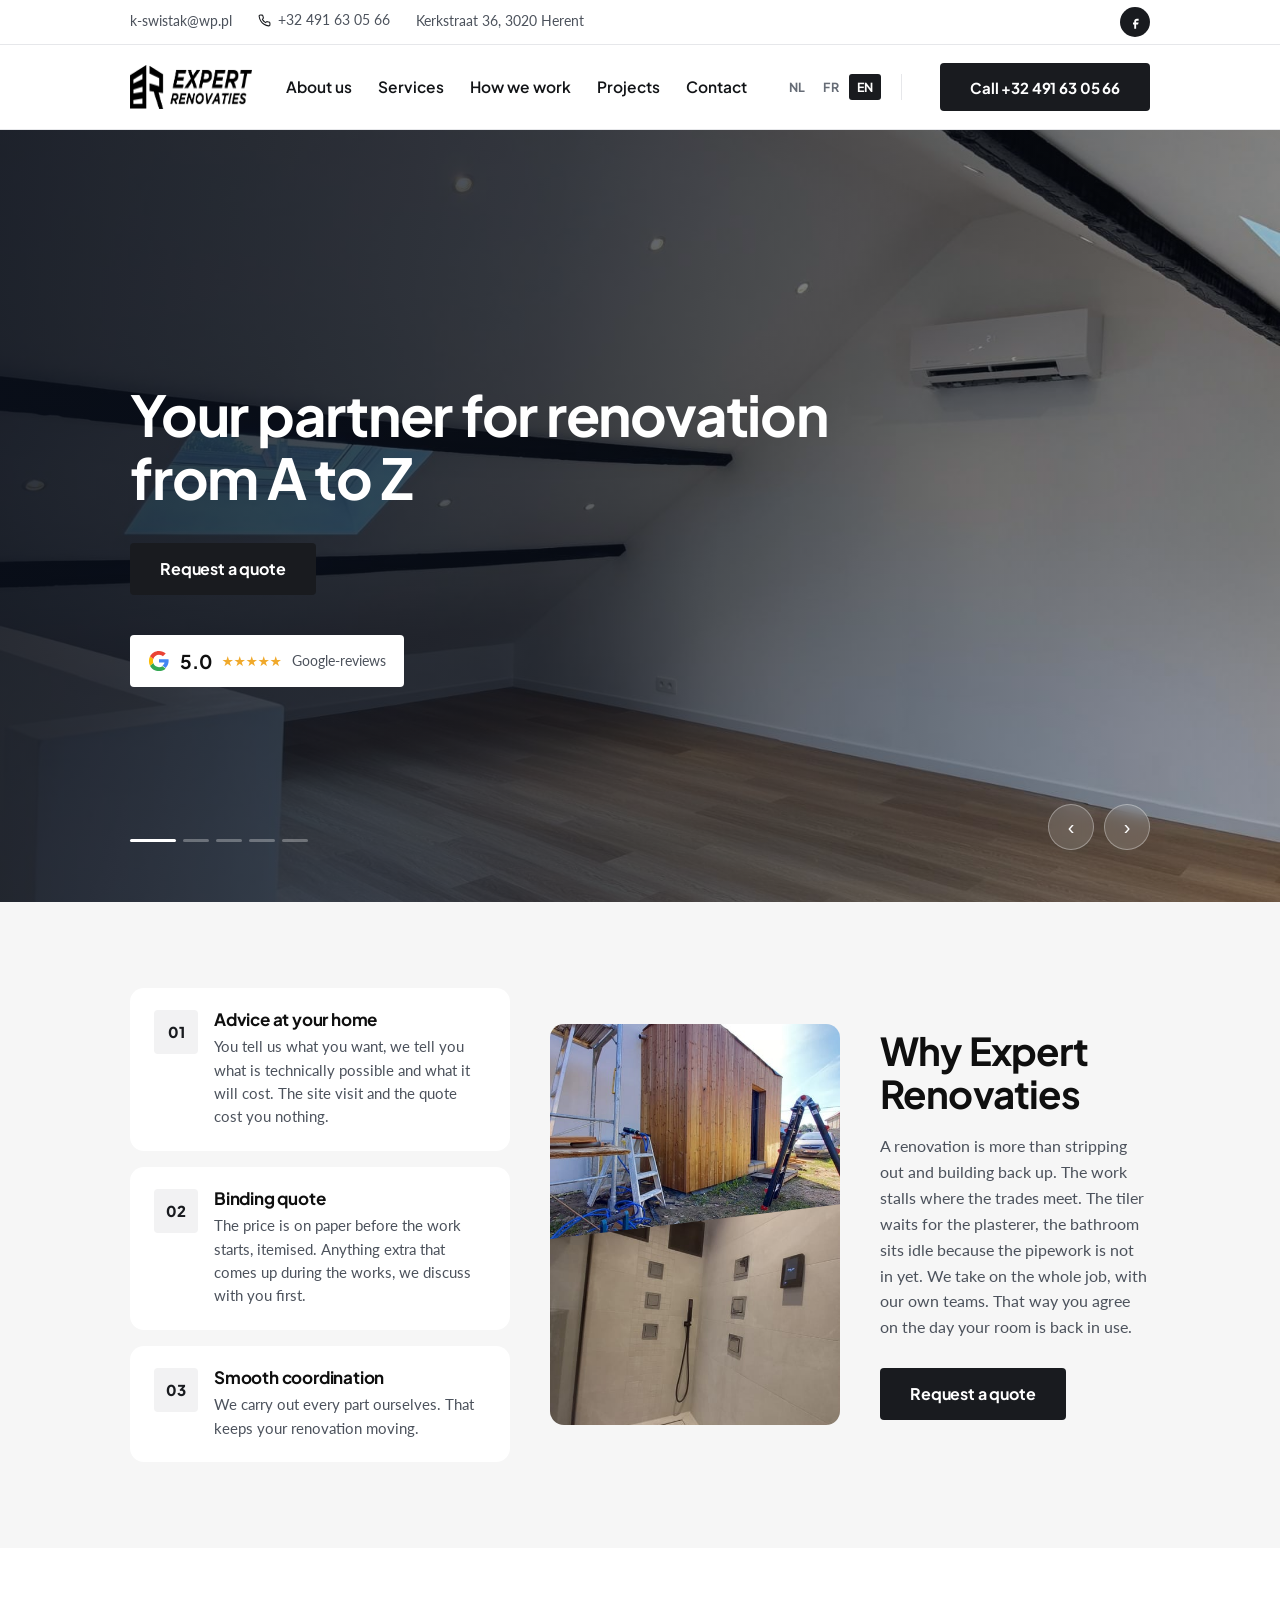
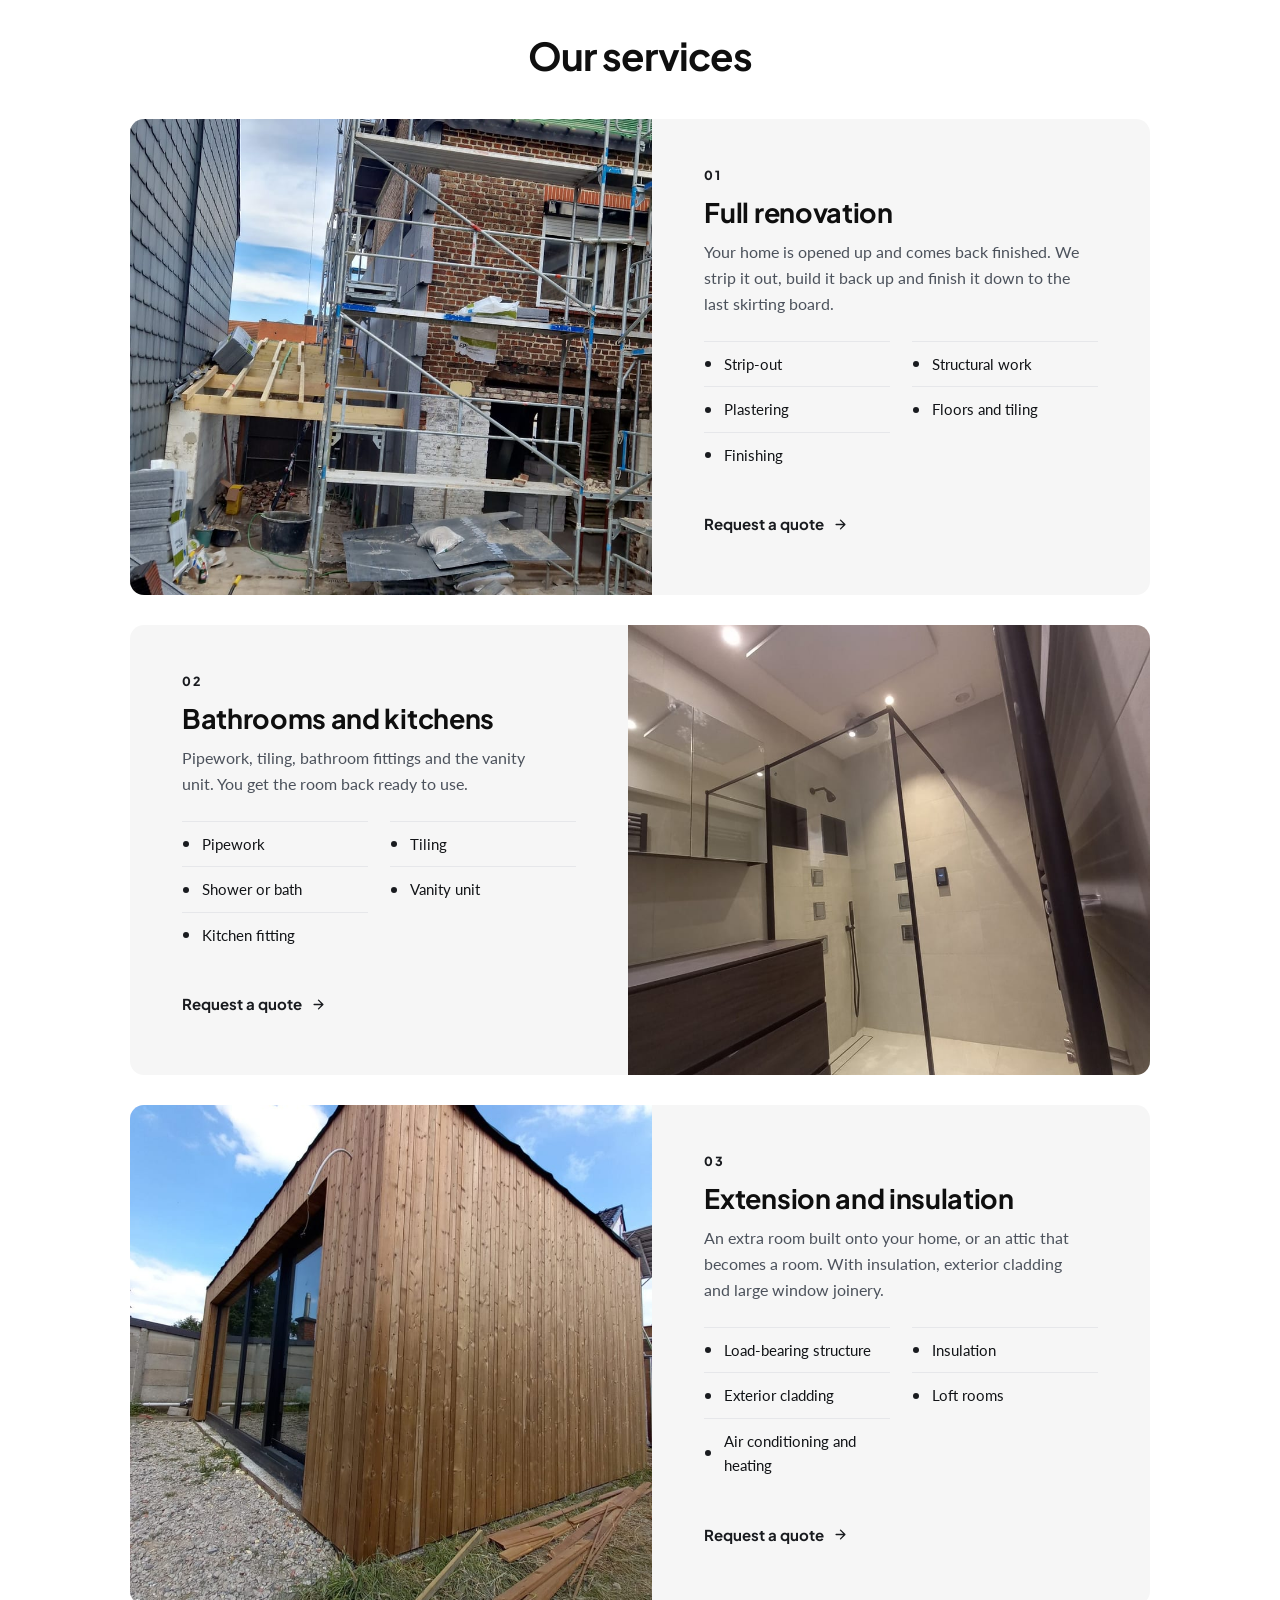
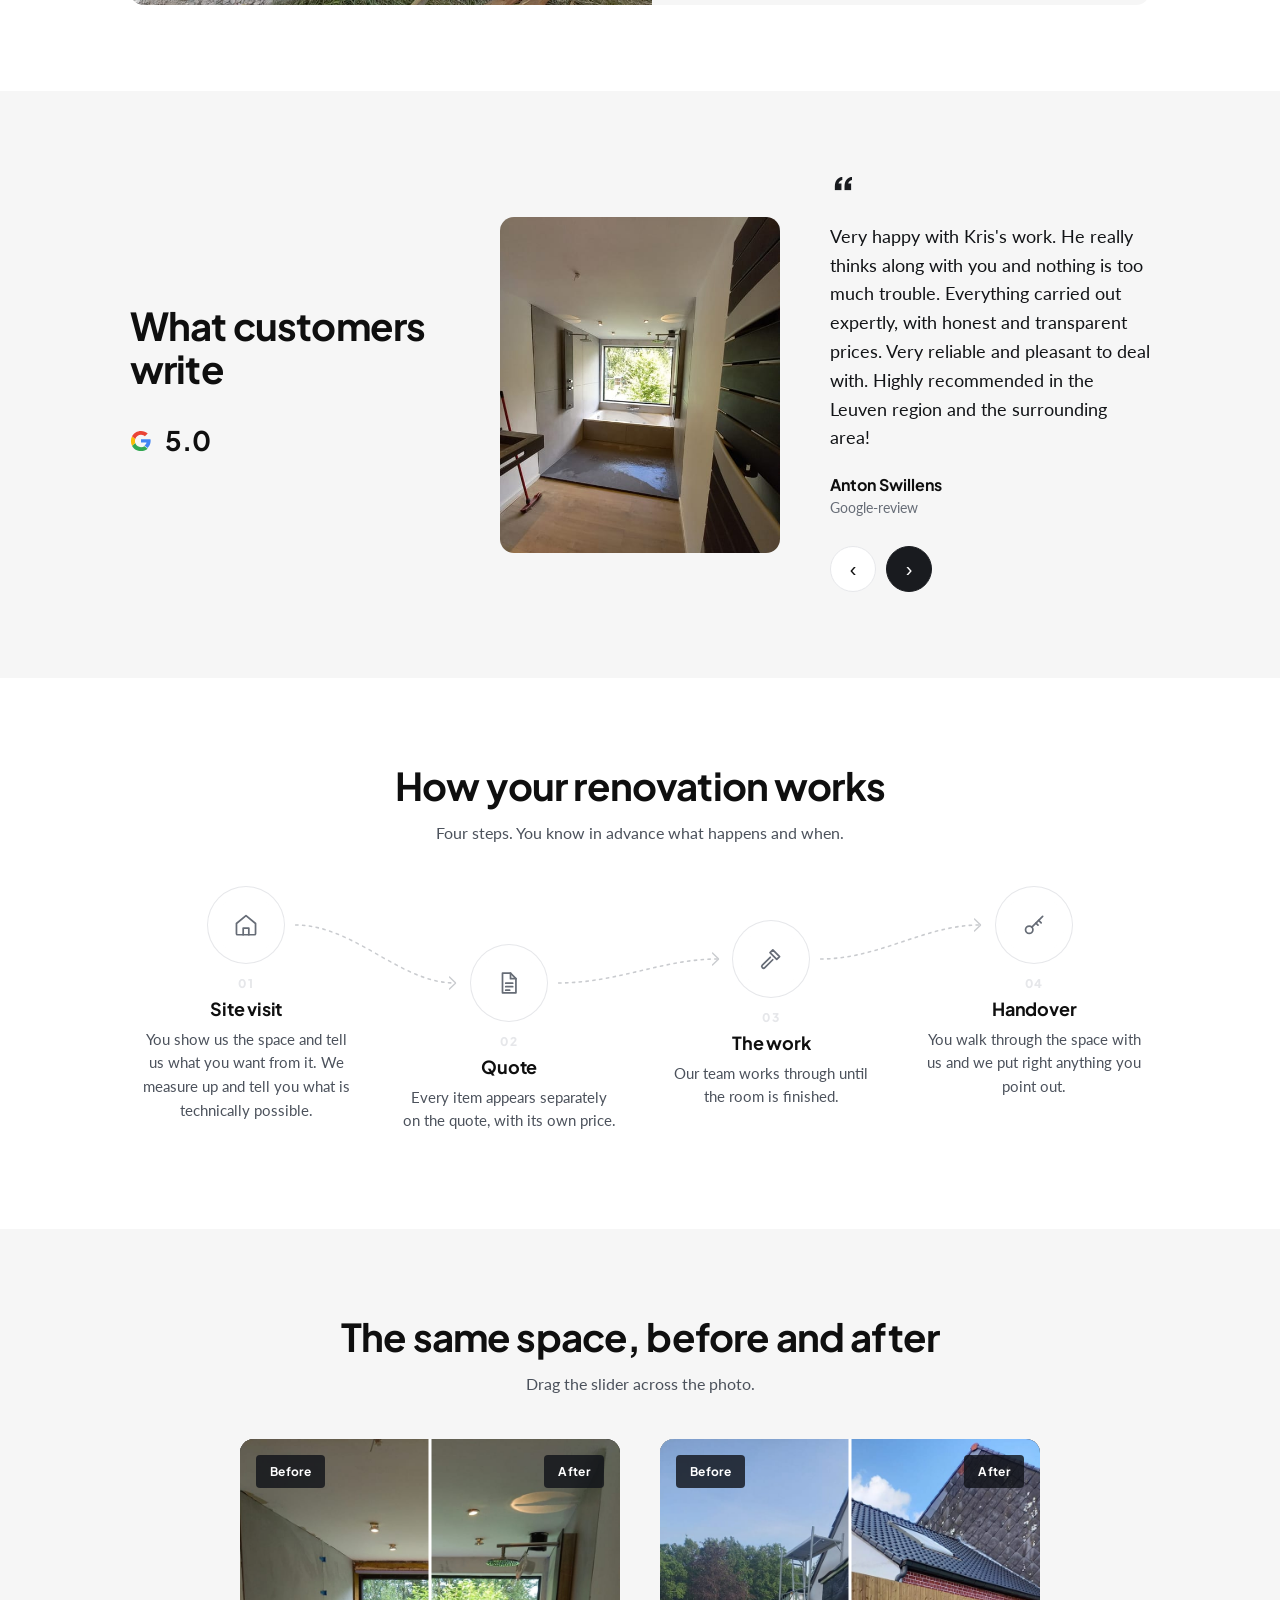
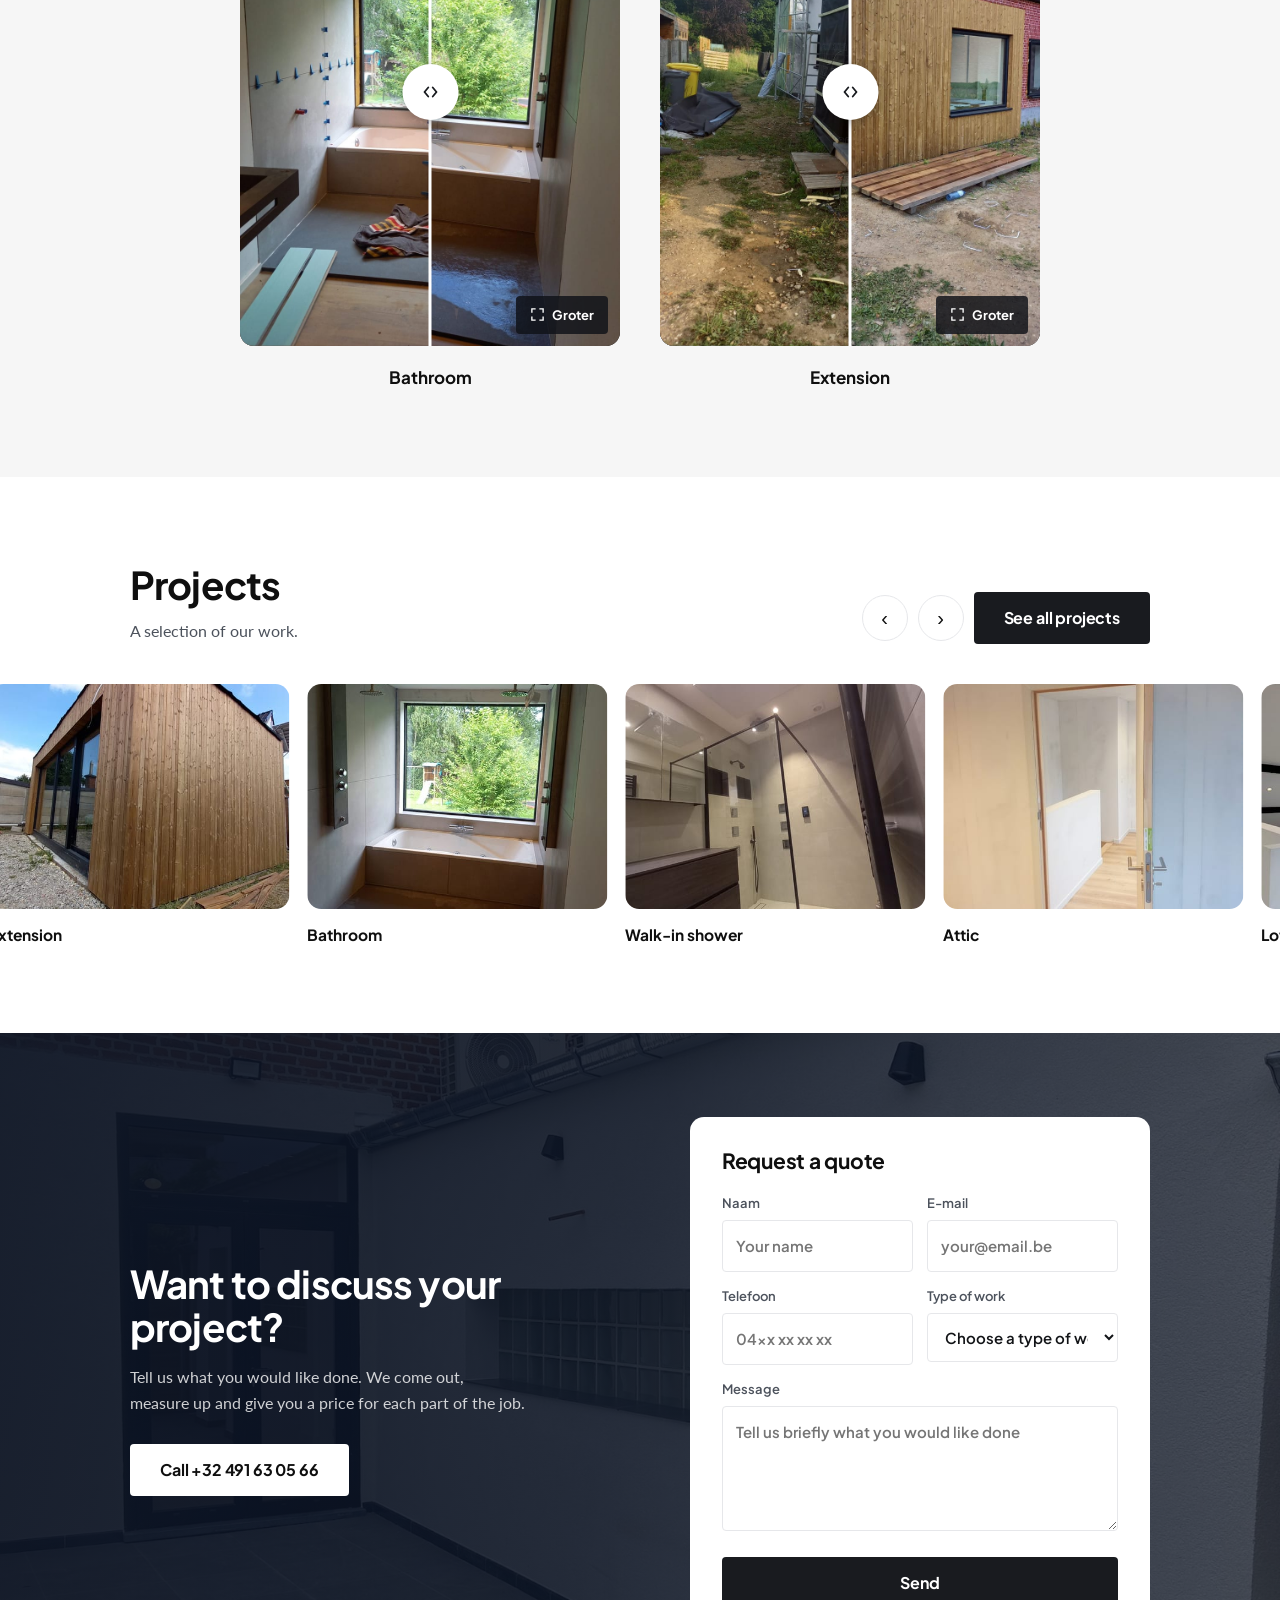
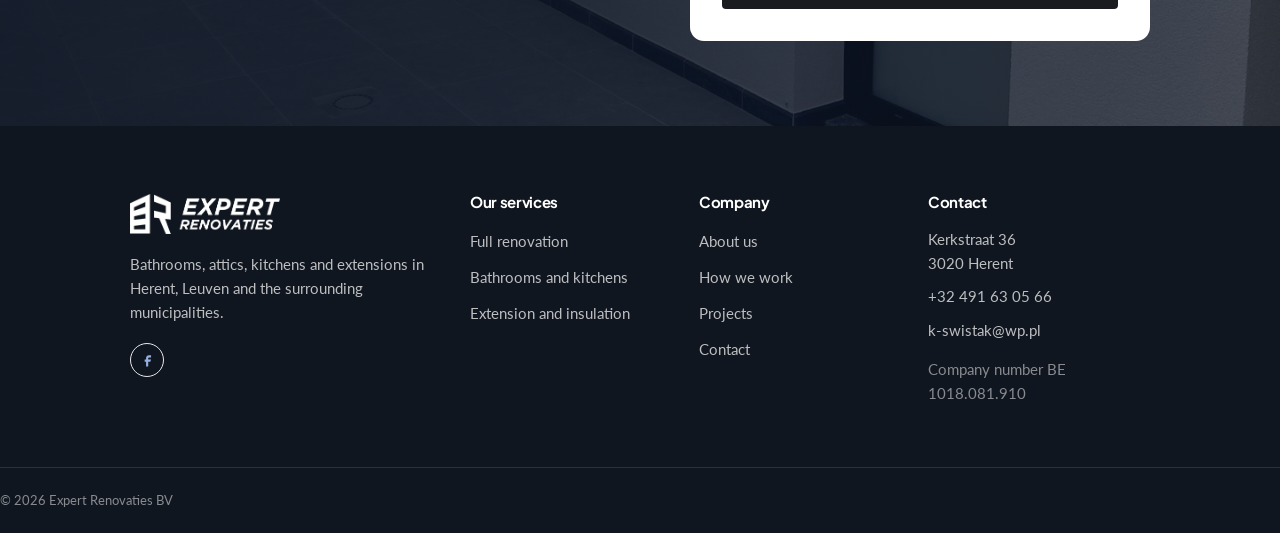
==== commit 8255493b: "Waarom-intro eindigt met wat het de klant oplevert, in drie talen" ====
--- a/en/index.html
+++ b/en/index.html
@@ -70,7 +70,7 @@
   <div class="er-breed er-waarom__in">
     <div class="er-waarom__tekst er-op">
       <h2>Why Expert Renovaties</h2>
-      <p>A renovation is more than stripping out and building back up. The work stalls where the trades meet. The tiler waits for the plasterer, the bathroom sits idle because the pipework is not in yet. We take on the whole job, with our own teams.</p>
+      <p>A renovation is more than stripping out and building back up. The work stalls where the trades meet. The tiler waits for the plasterer, the bathroom sits idle because the pipework is not in yet. We take on the whole job, with our own teams. That way you agree on the day your room is back in use.</p>
       <a class="er-knop er-knop--vol" href="#contact">Request a quote</a>
     </div>
     <ul class="er-redenen">
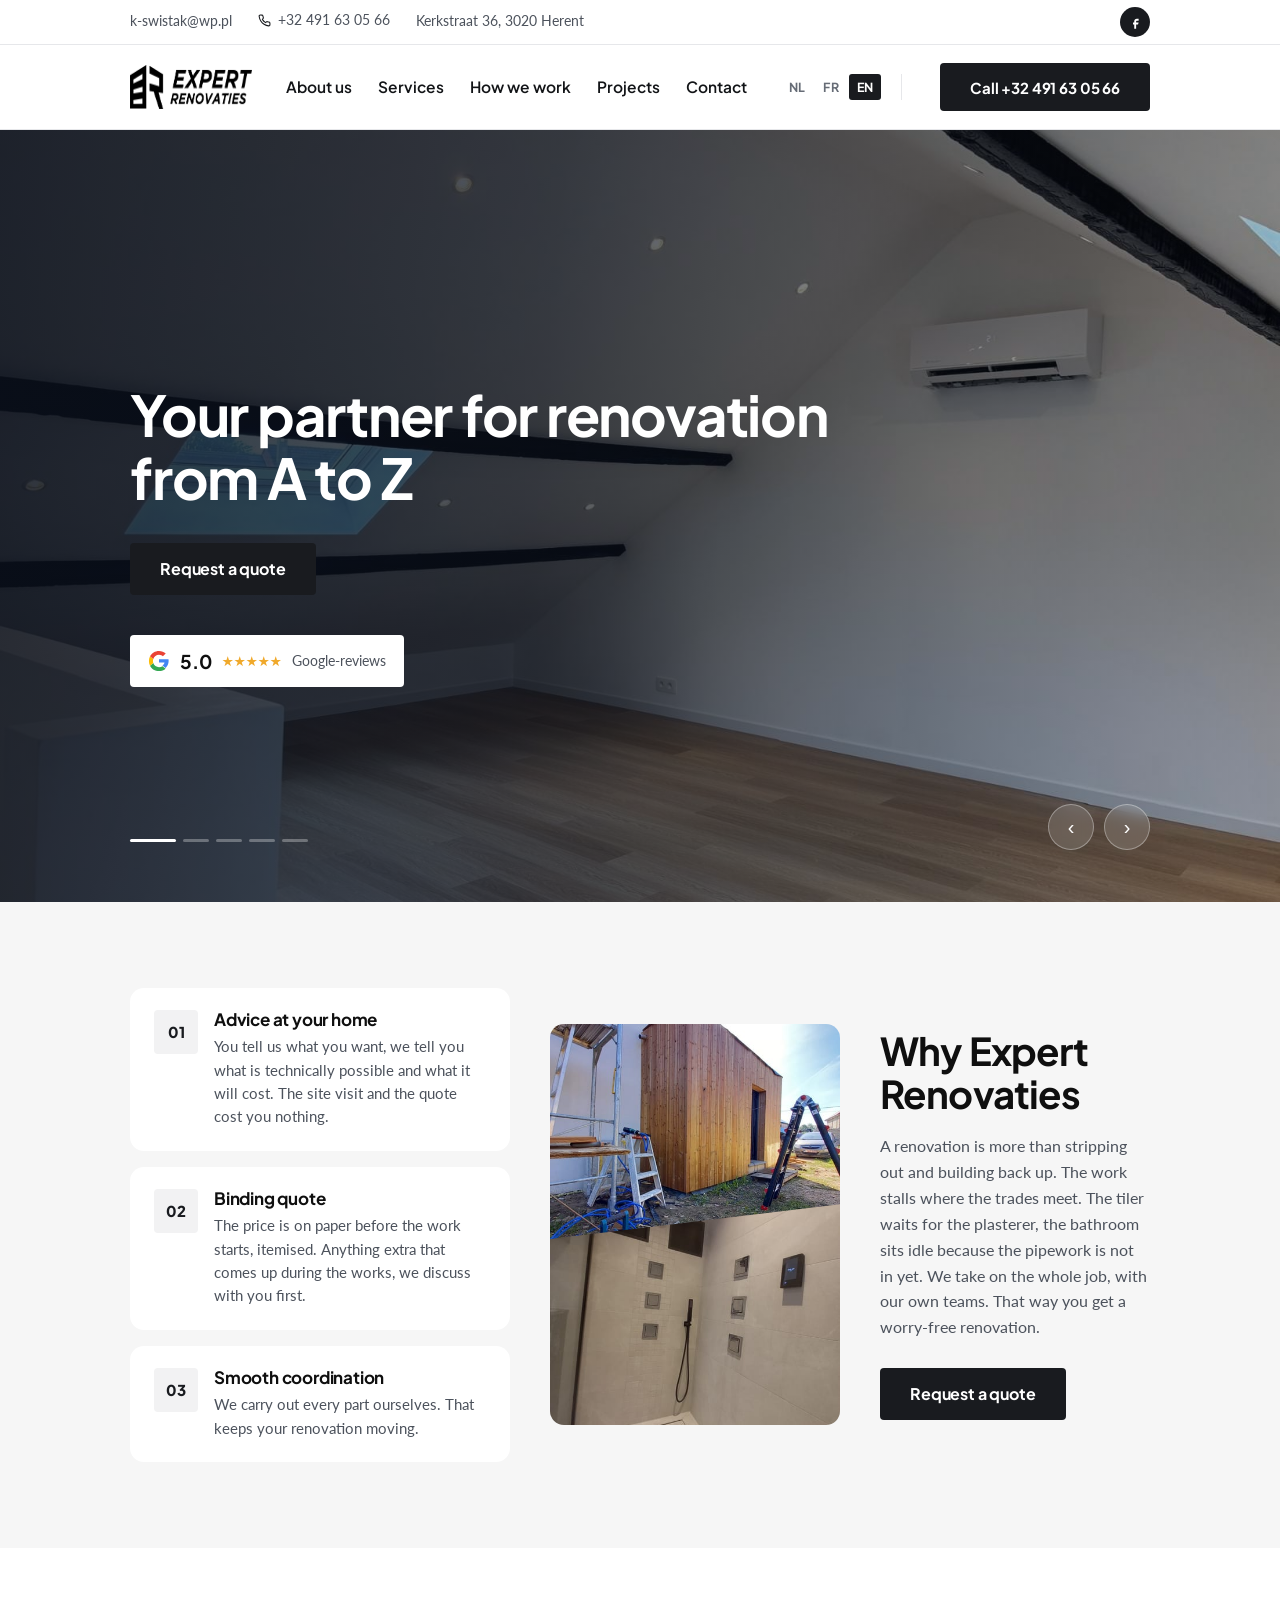
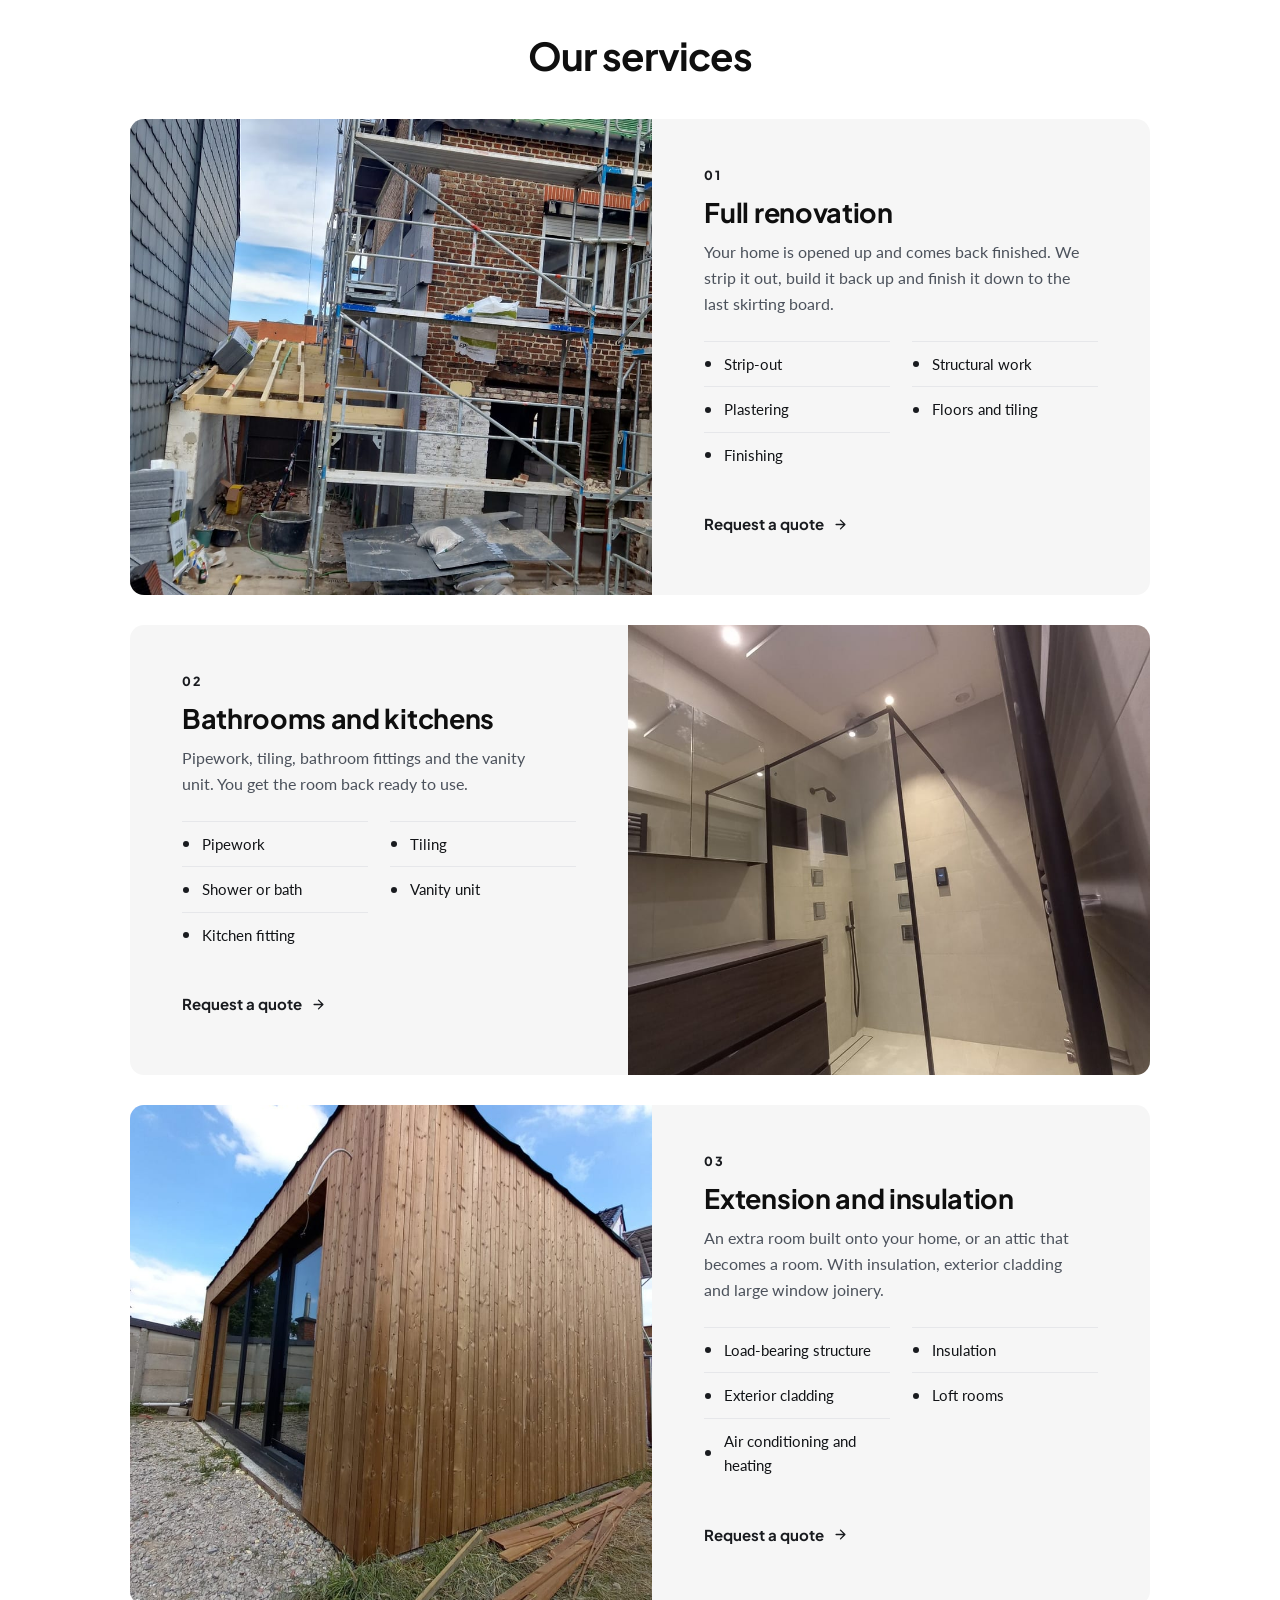
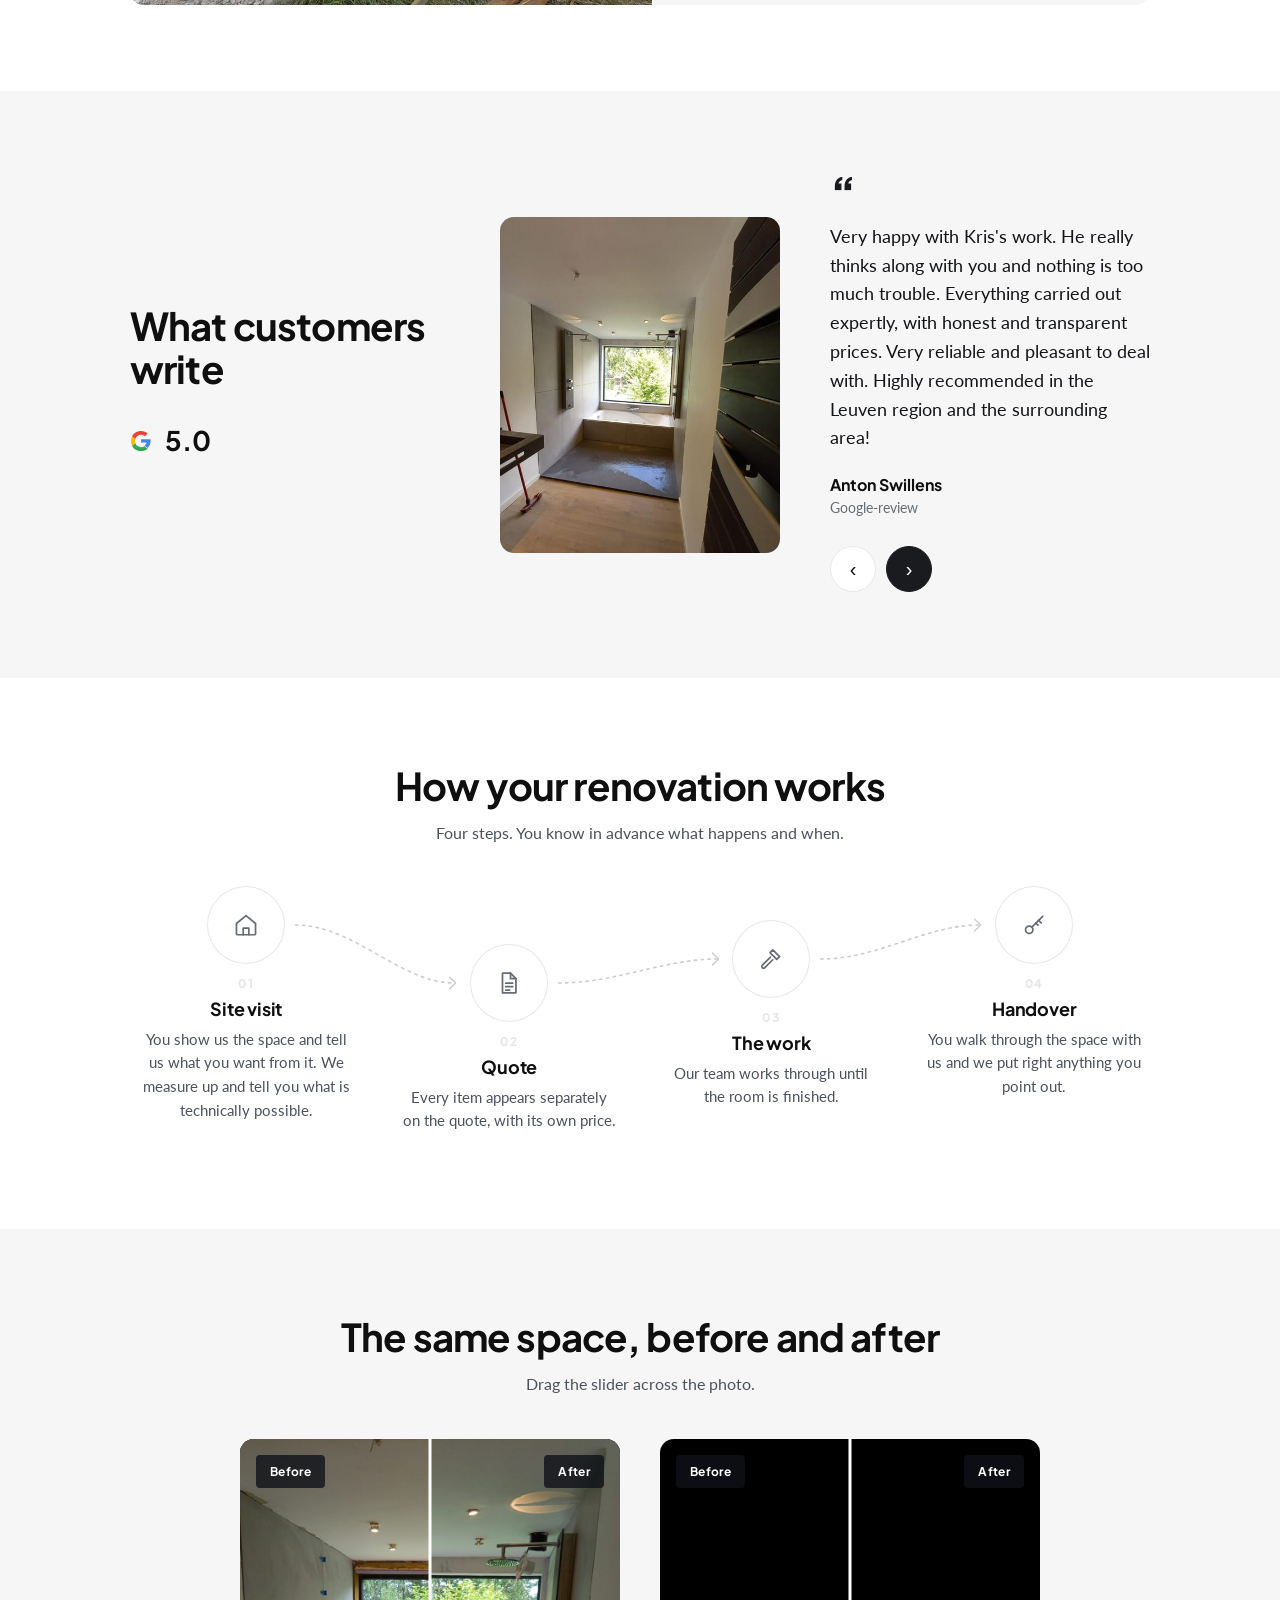
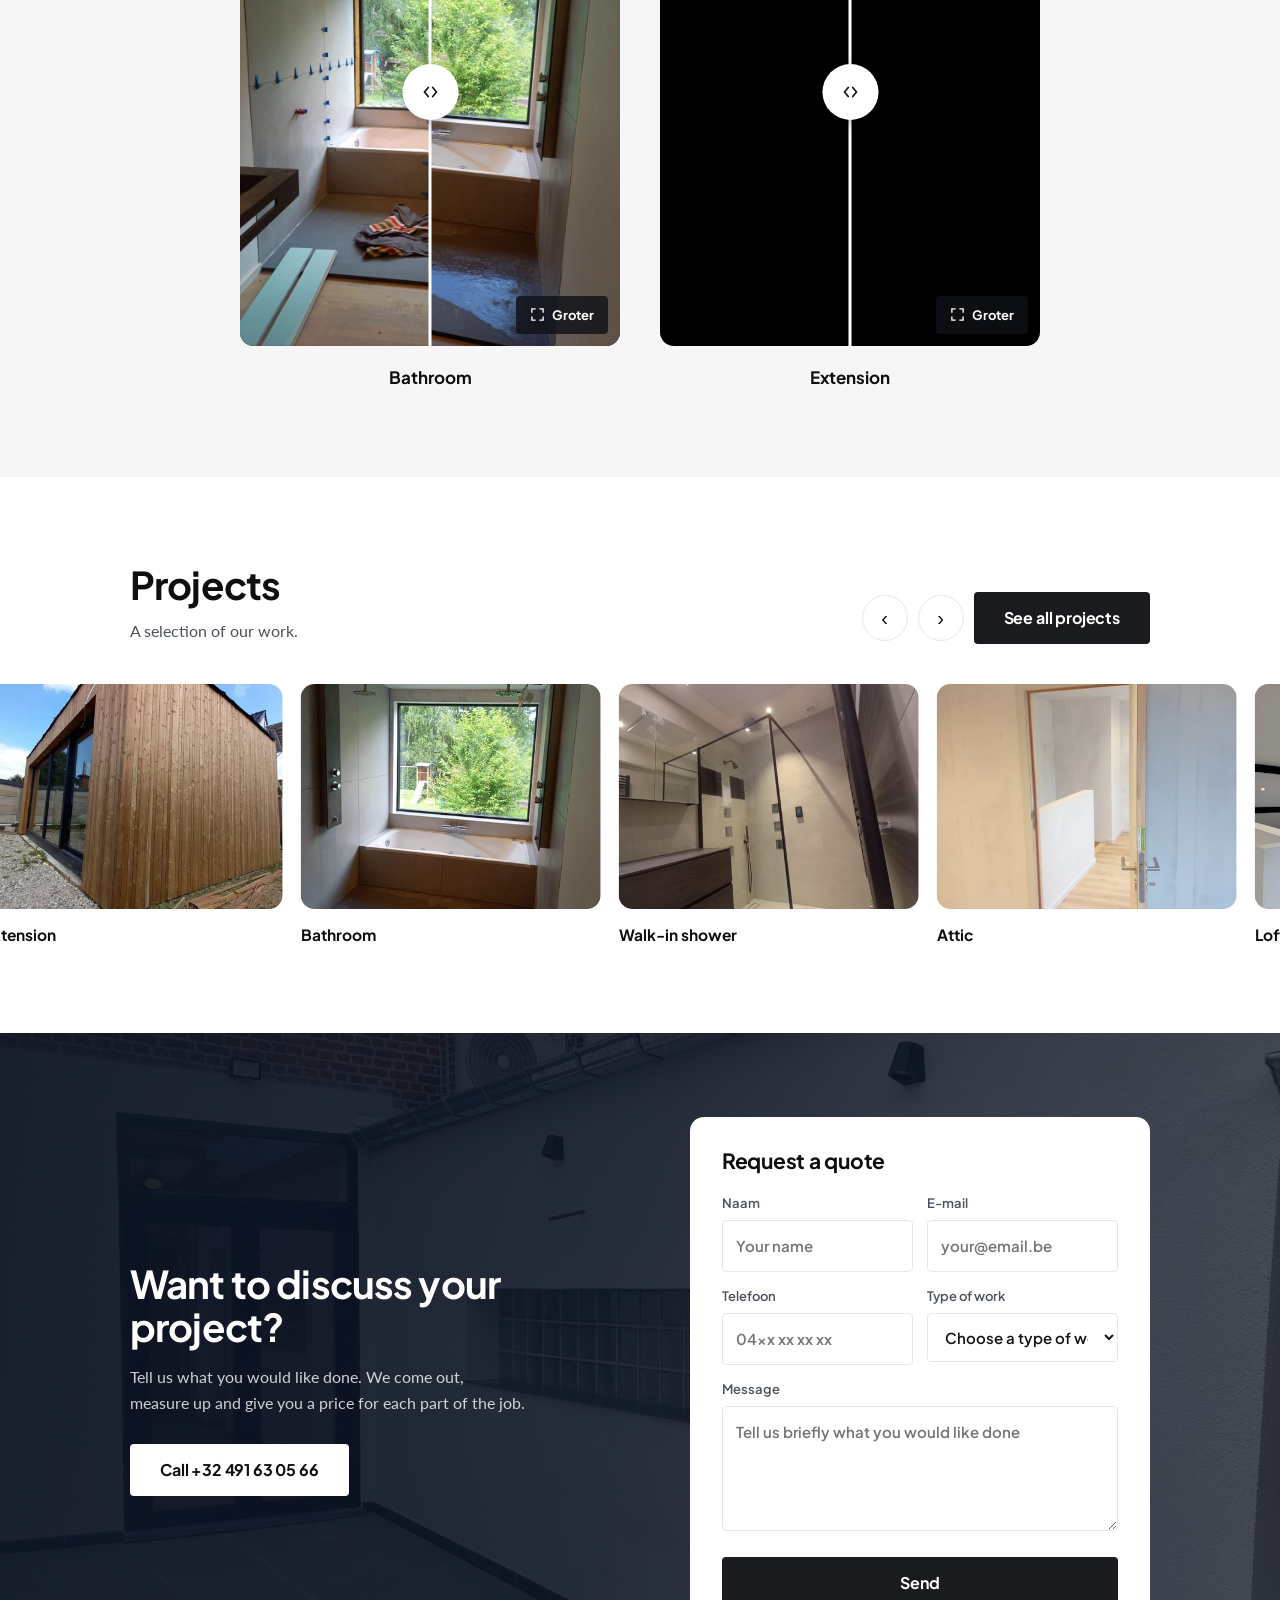
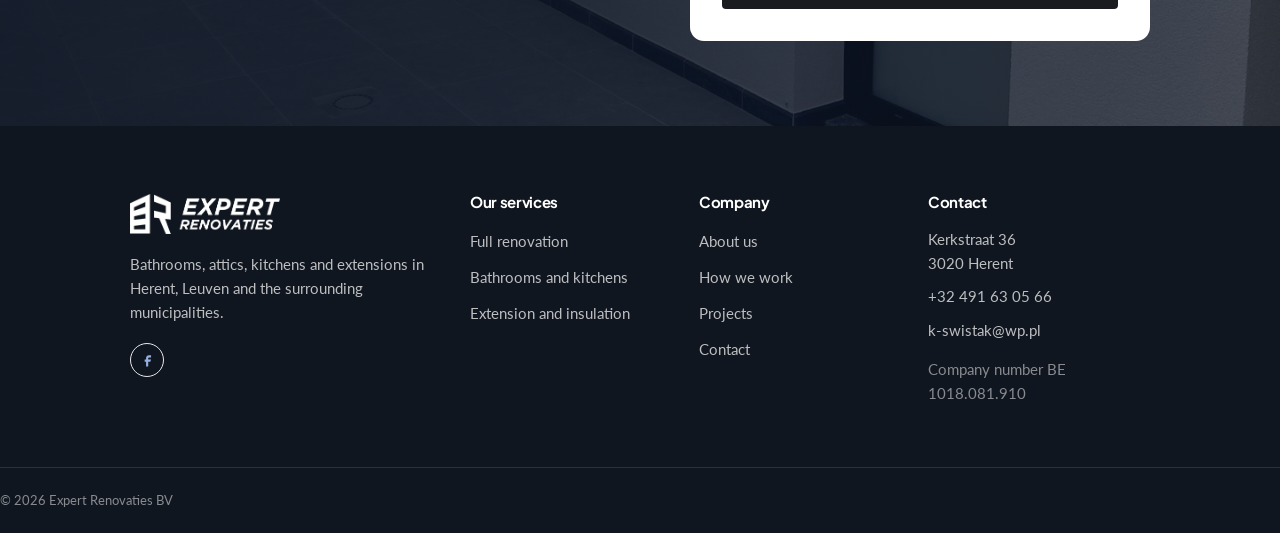
==== commit 36329879: "Slotzin waarom-blok: zorgeloos traject" ====
--- a/en/index.html
+++ b/en/index.html
@@ -70,7 +70,7 @@
   <div class="er-breed er-waarom__in">
     <div class="er-waarom__tekst er-op">
       <h2>Why Expert Renovaties</h2>
-      <p>A renovation is more than stripping out and building back up. The work stalls where the trades meet. The tiler waits for the plasterer, the bathroom sits idle because the pipework is not in yet. We take on the whole job, with our own teams. That way you agree on the day your room is back in use.</p>
+      <p>A renovation is more than stripping out and building back up. The work stalls where the trades meet. The tiler waits for the plasterer, the bathroom sits idle because the pipework is not in yet. We take on the whole job, with our own teams. That way you get a worry-free renovation.</p>
       <a class="er-knop er-knop--vol" href="#contact">Request a quote</a>
     </div>
     <ul class="er-redenen">
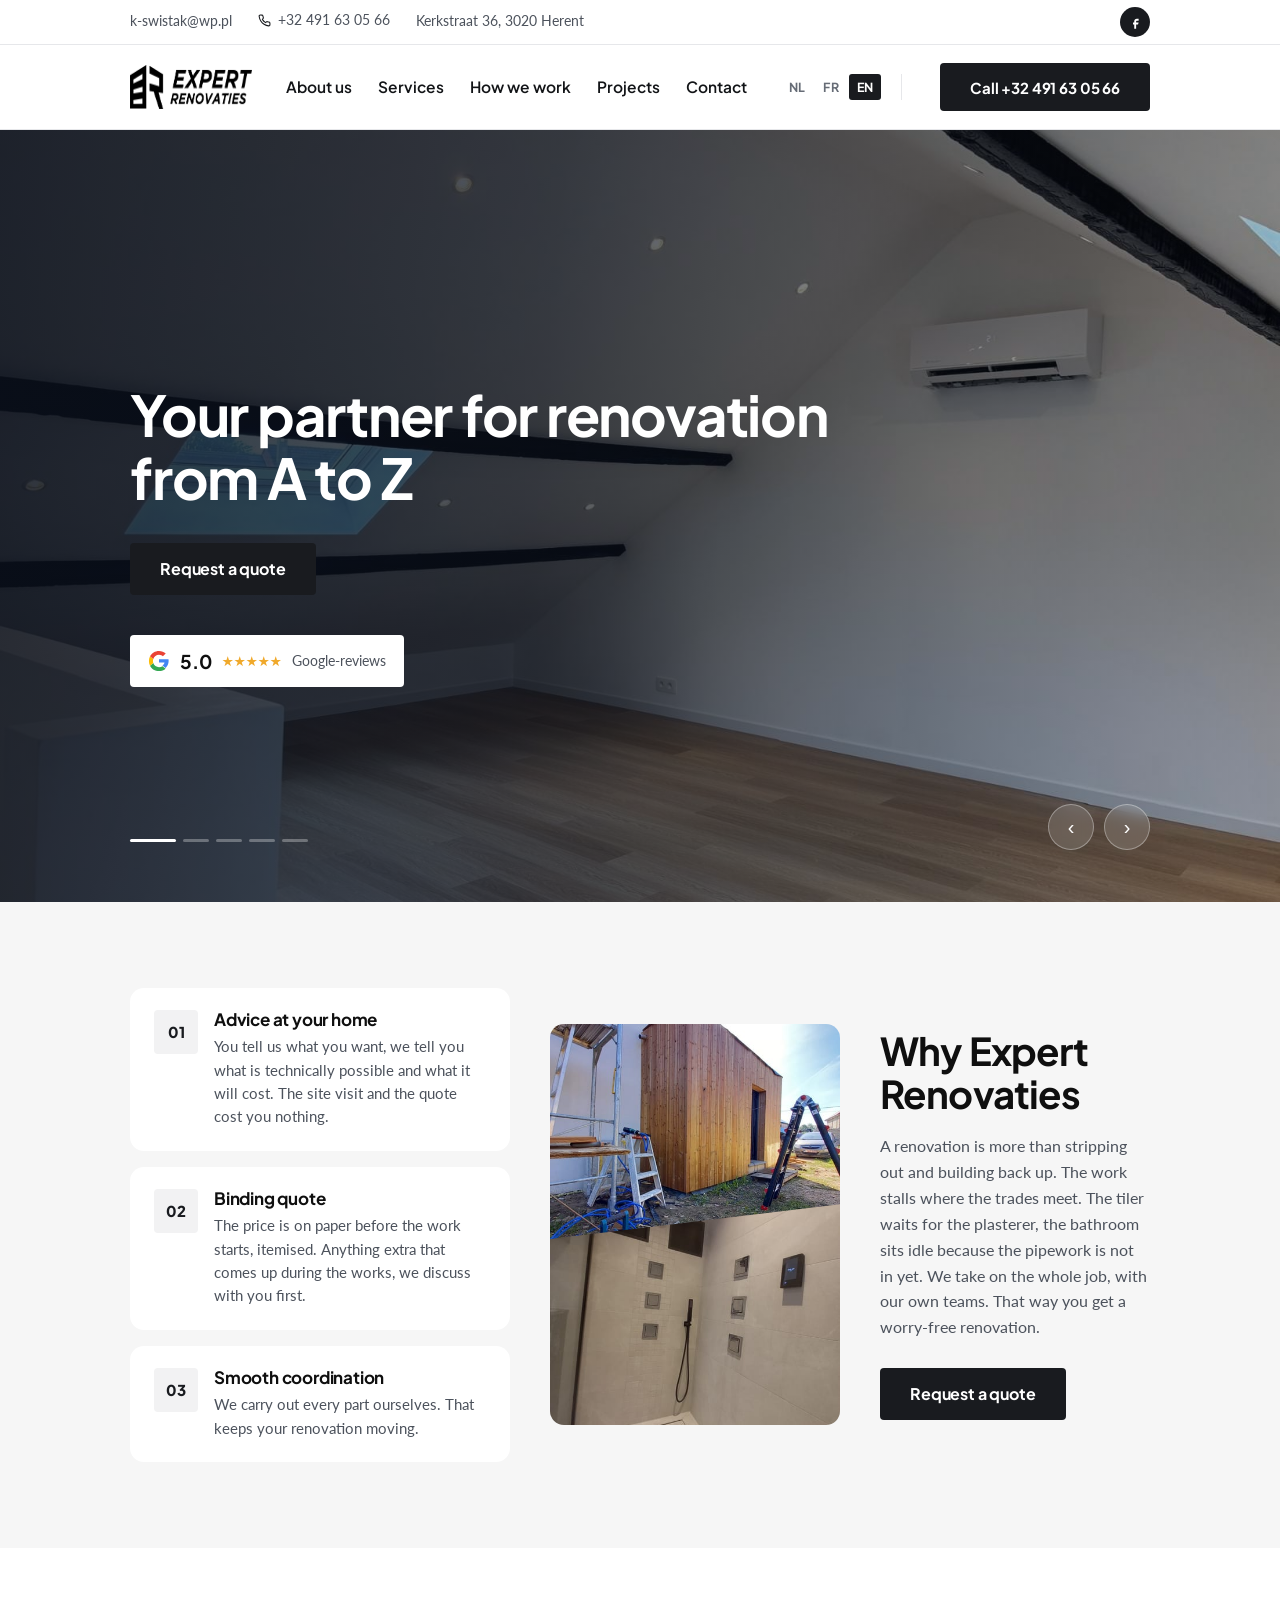
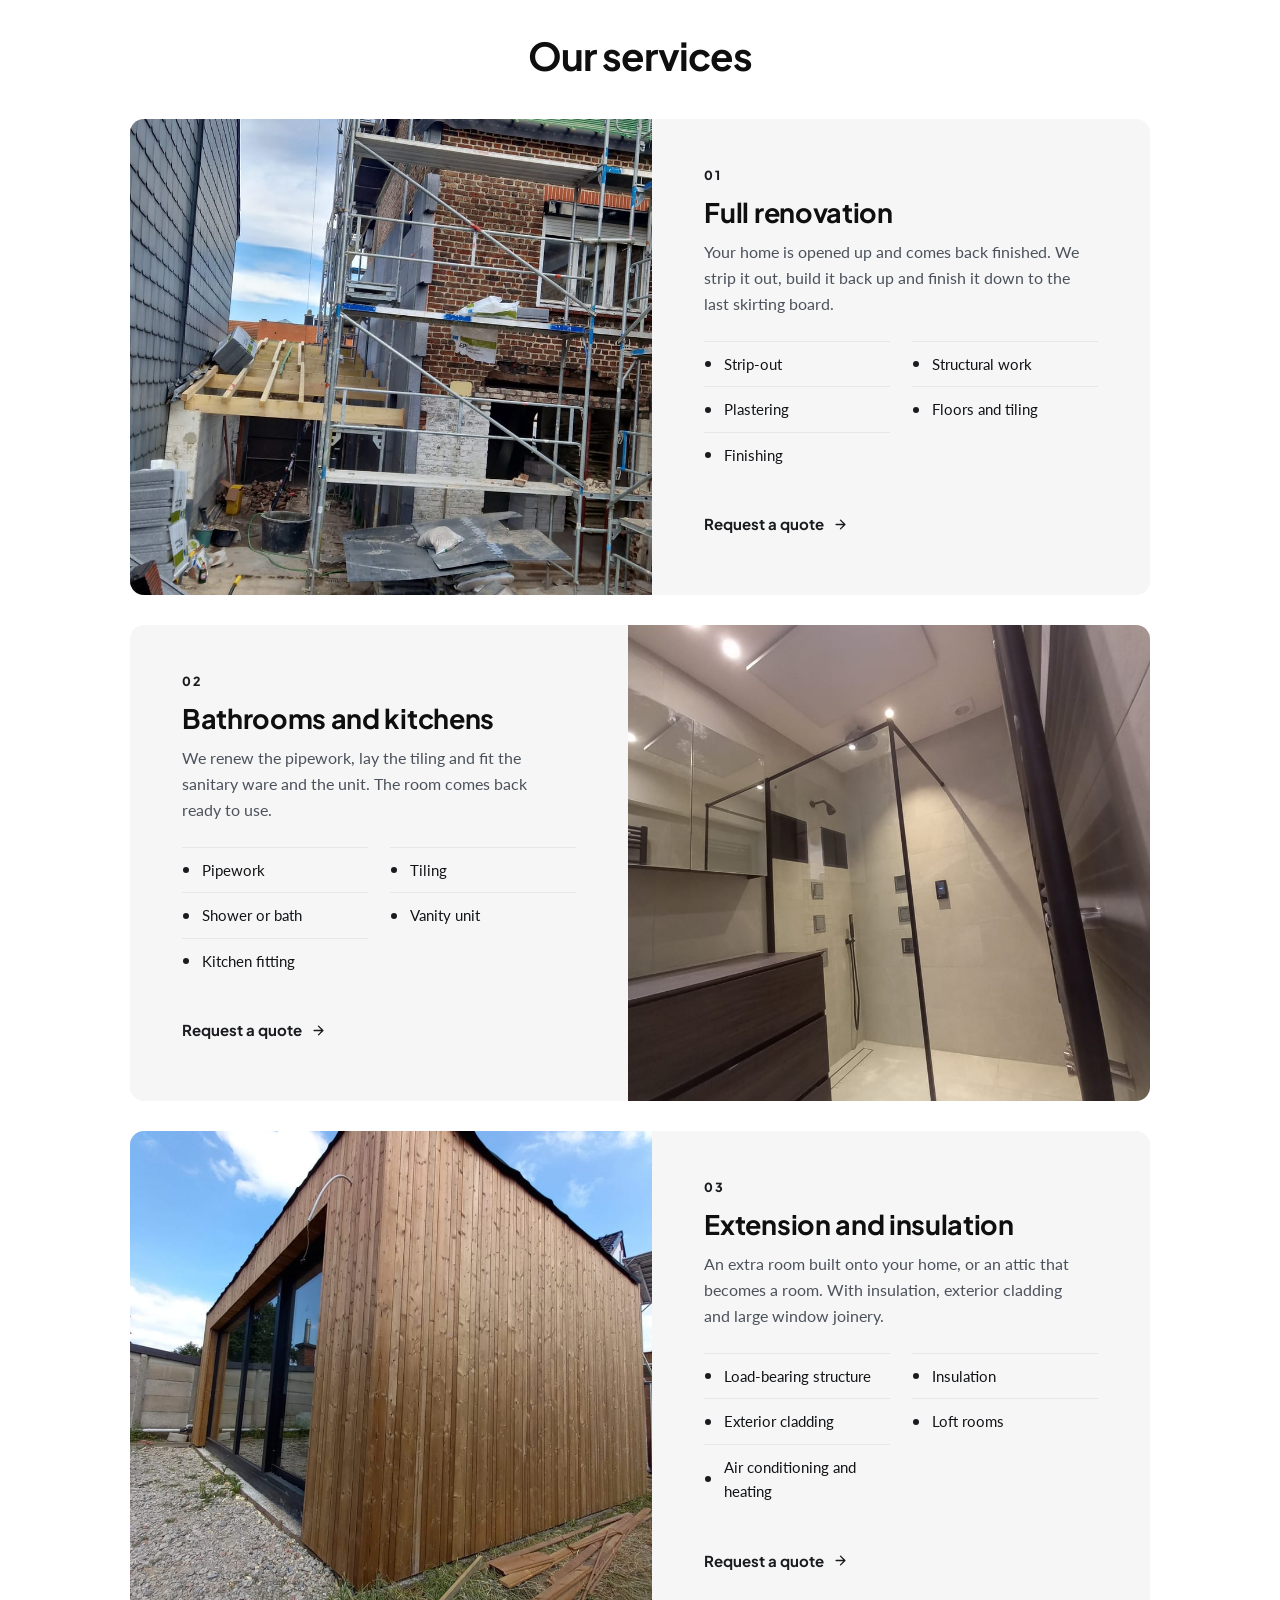
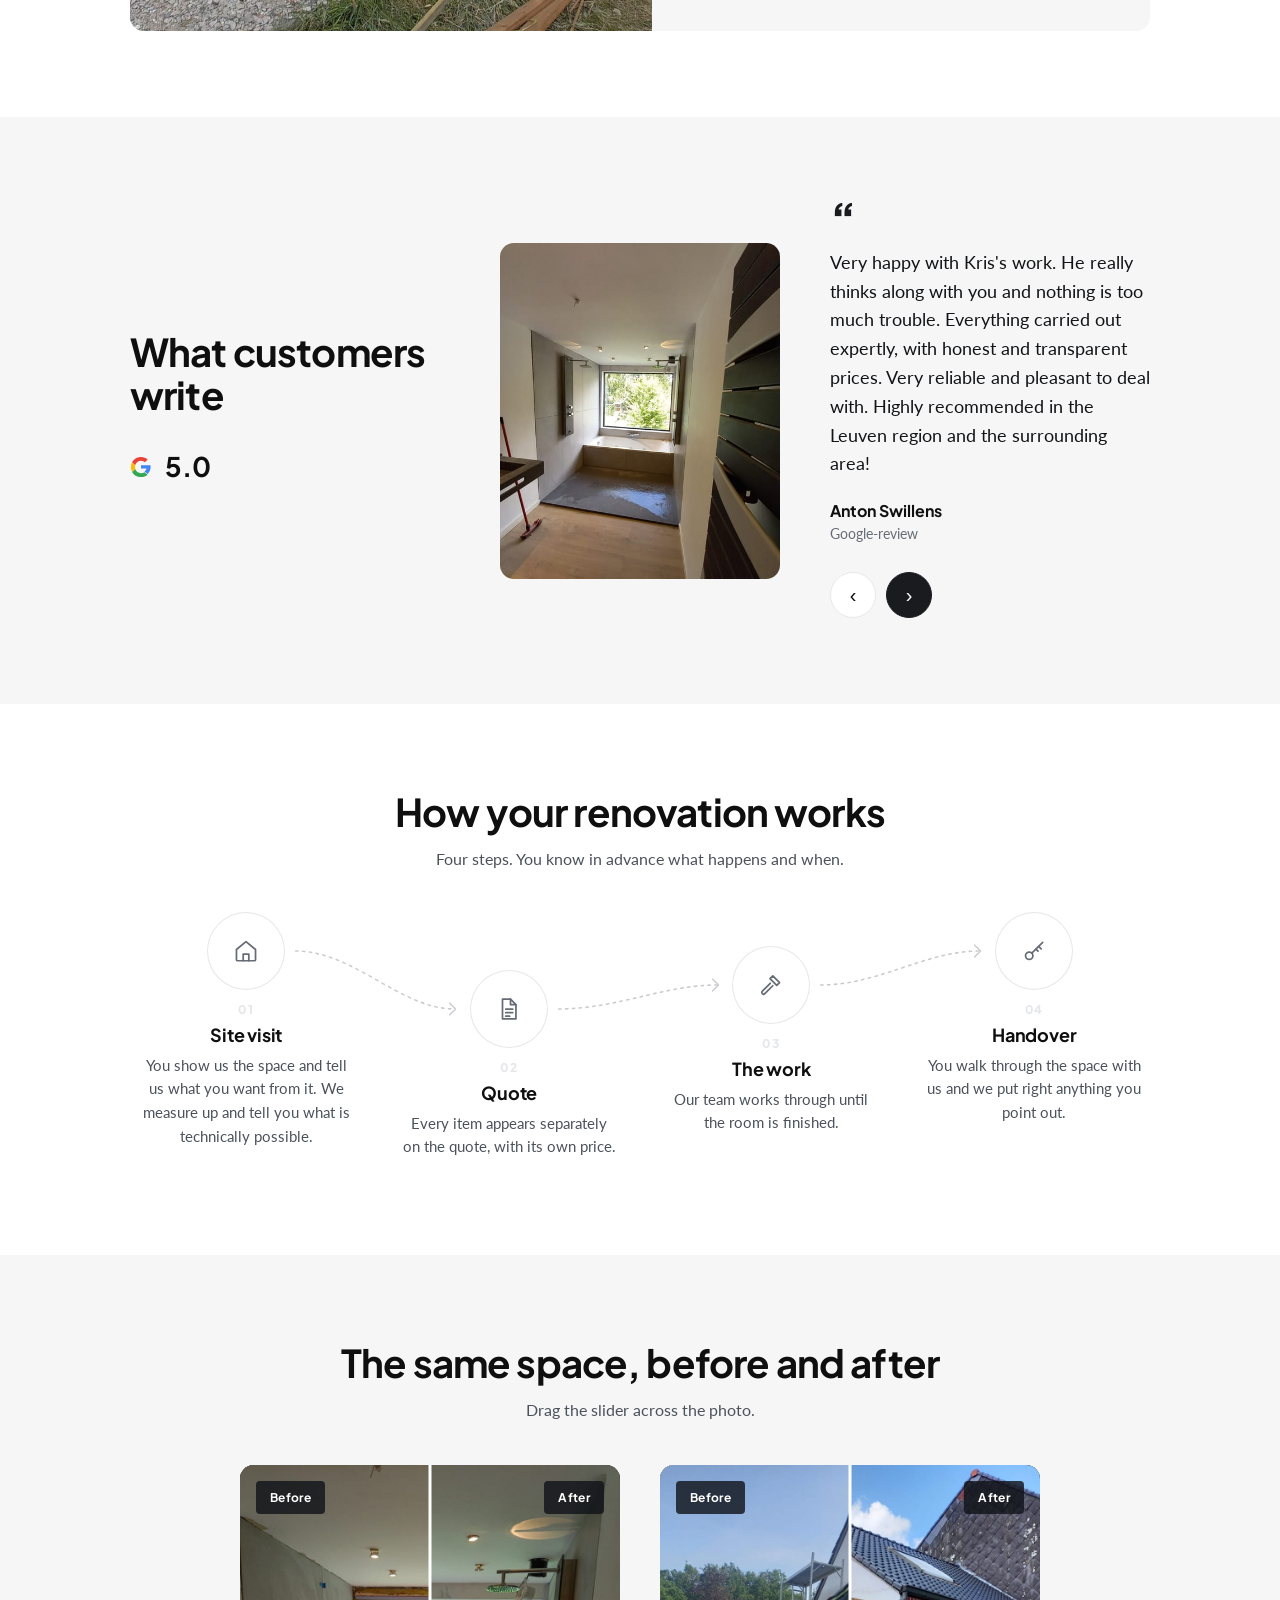
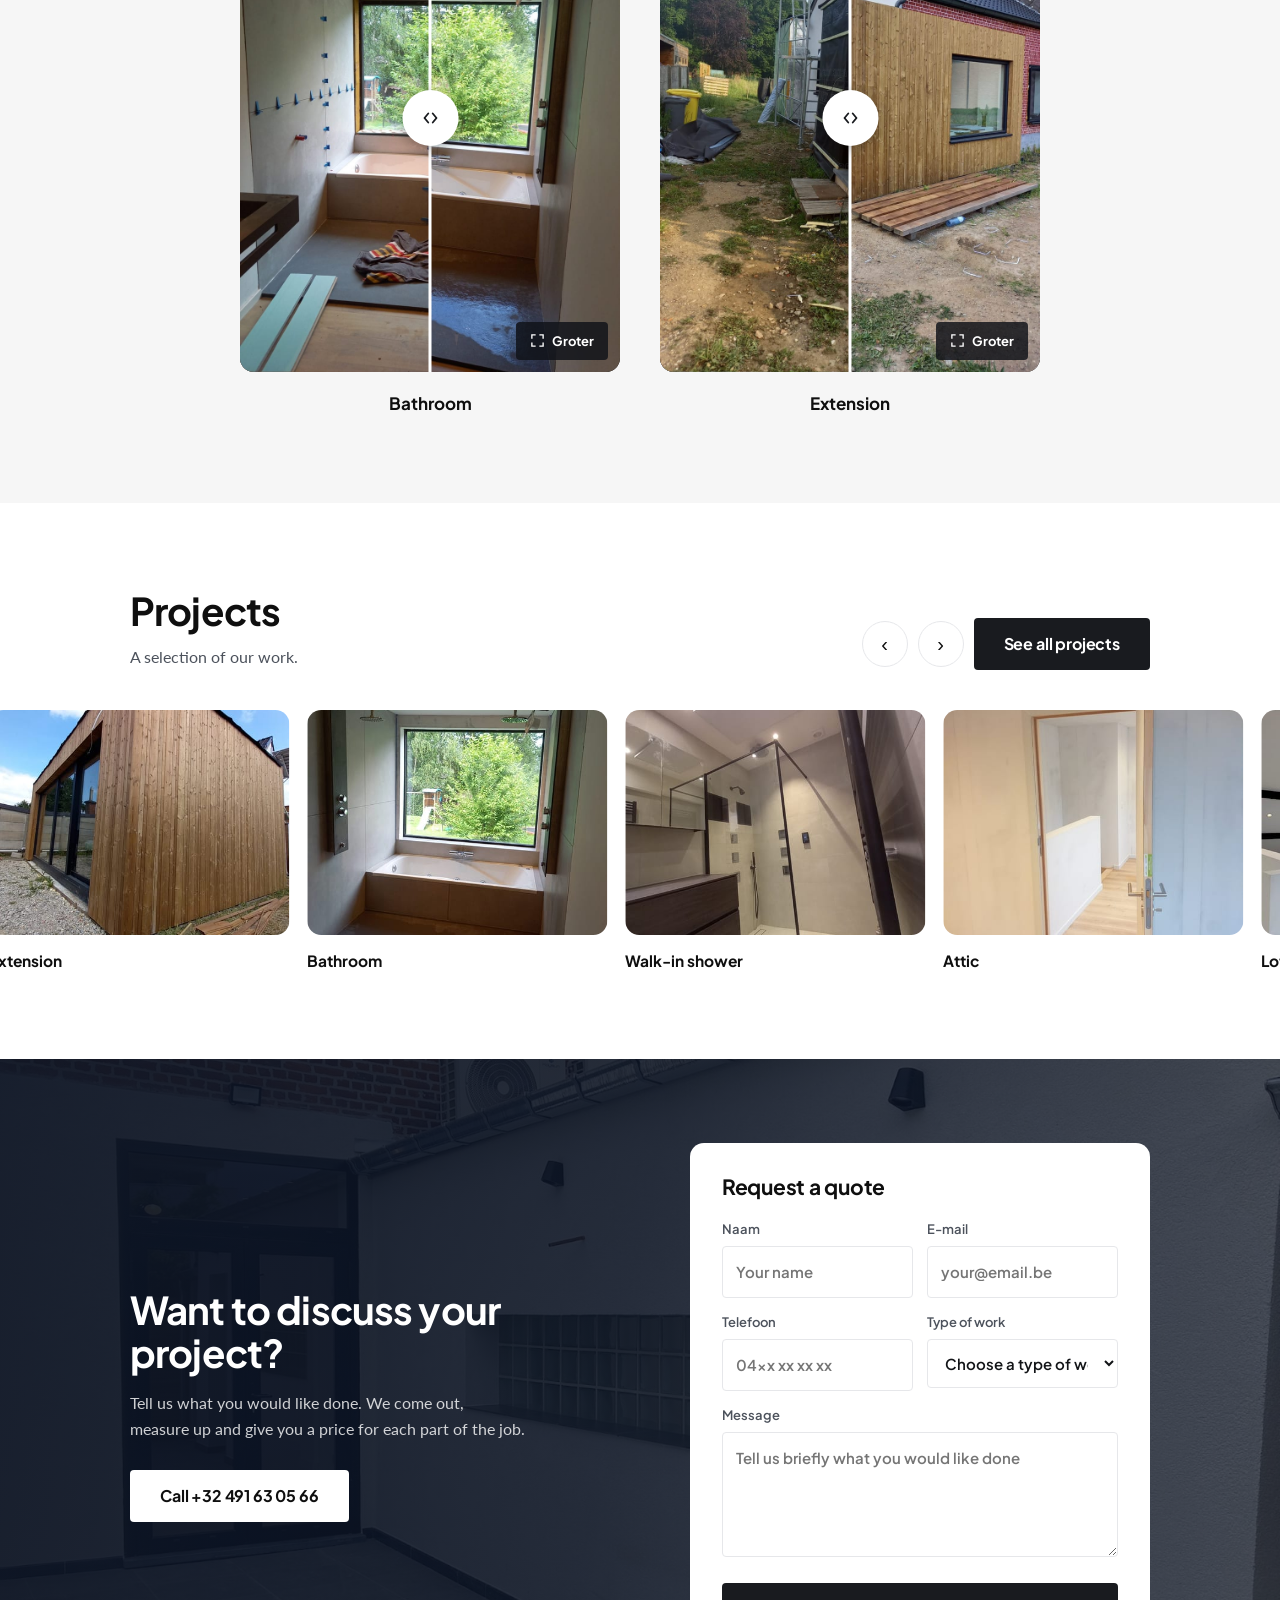
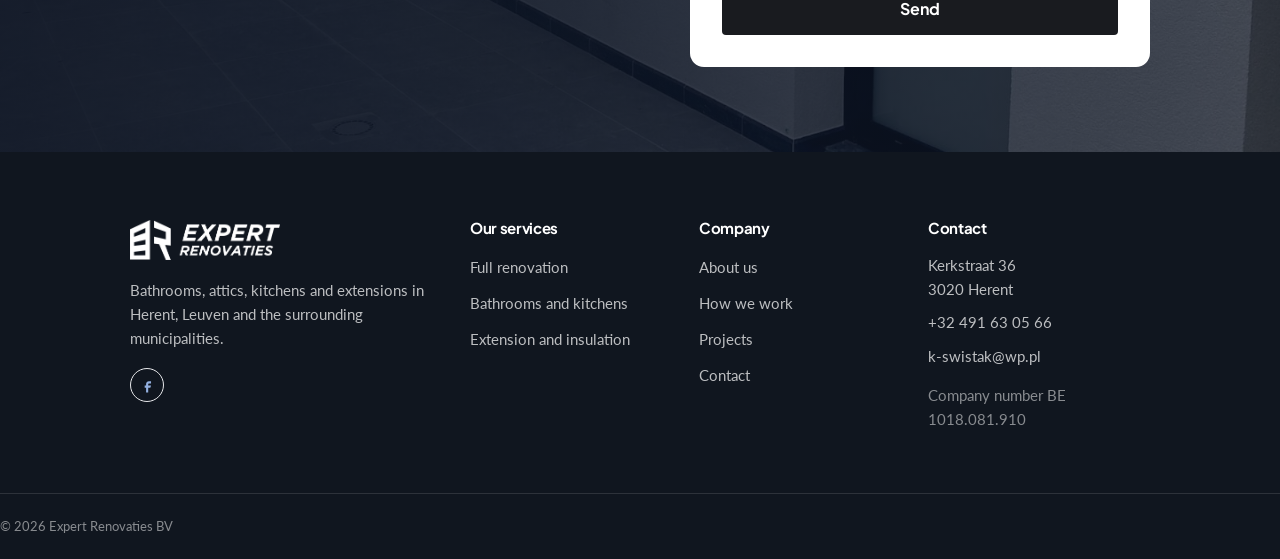
==== commit 4ba13509: "Badkamers en keukens: vlottere dienstomschrijving in drie talen" ====
--- a/en/index.html
+++ b/en/index.html
@@ -110,7 +110,7 @@
         <div class="er-rij__tekst">
           <span class="er-rij__nr">02</span>
           <h3>Bathrooms and kitchens</h3>
-          <p>Pipework, tiling, bathroom fittings and the vanity unit. You get the room back ready to use.</p>
+          <p>We renew the pipework, lay the tiling and fit the sanitary ware and the unit. The room comes back ready to use.</p>
           <ul class="er-rij__lijst"><li>Pipework</li><li>Tiling</li><li>Shower or bath</li><li>Vanity unit</li><li>Kitchen fitting</li></ul>
           <a class="er-rij__link" href="#contact">Request a quote<svg viewBox="0 0 24 24" width="15" height="15" fill="none" stroke="currentColor" stroke-width="2.2" stroke-linecap="round" stroke-linejoin="round" aria-hidden="true"><path d="M5 12h13M12 5l7 7-7 7"/></svg></a>
         </div>
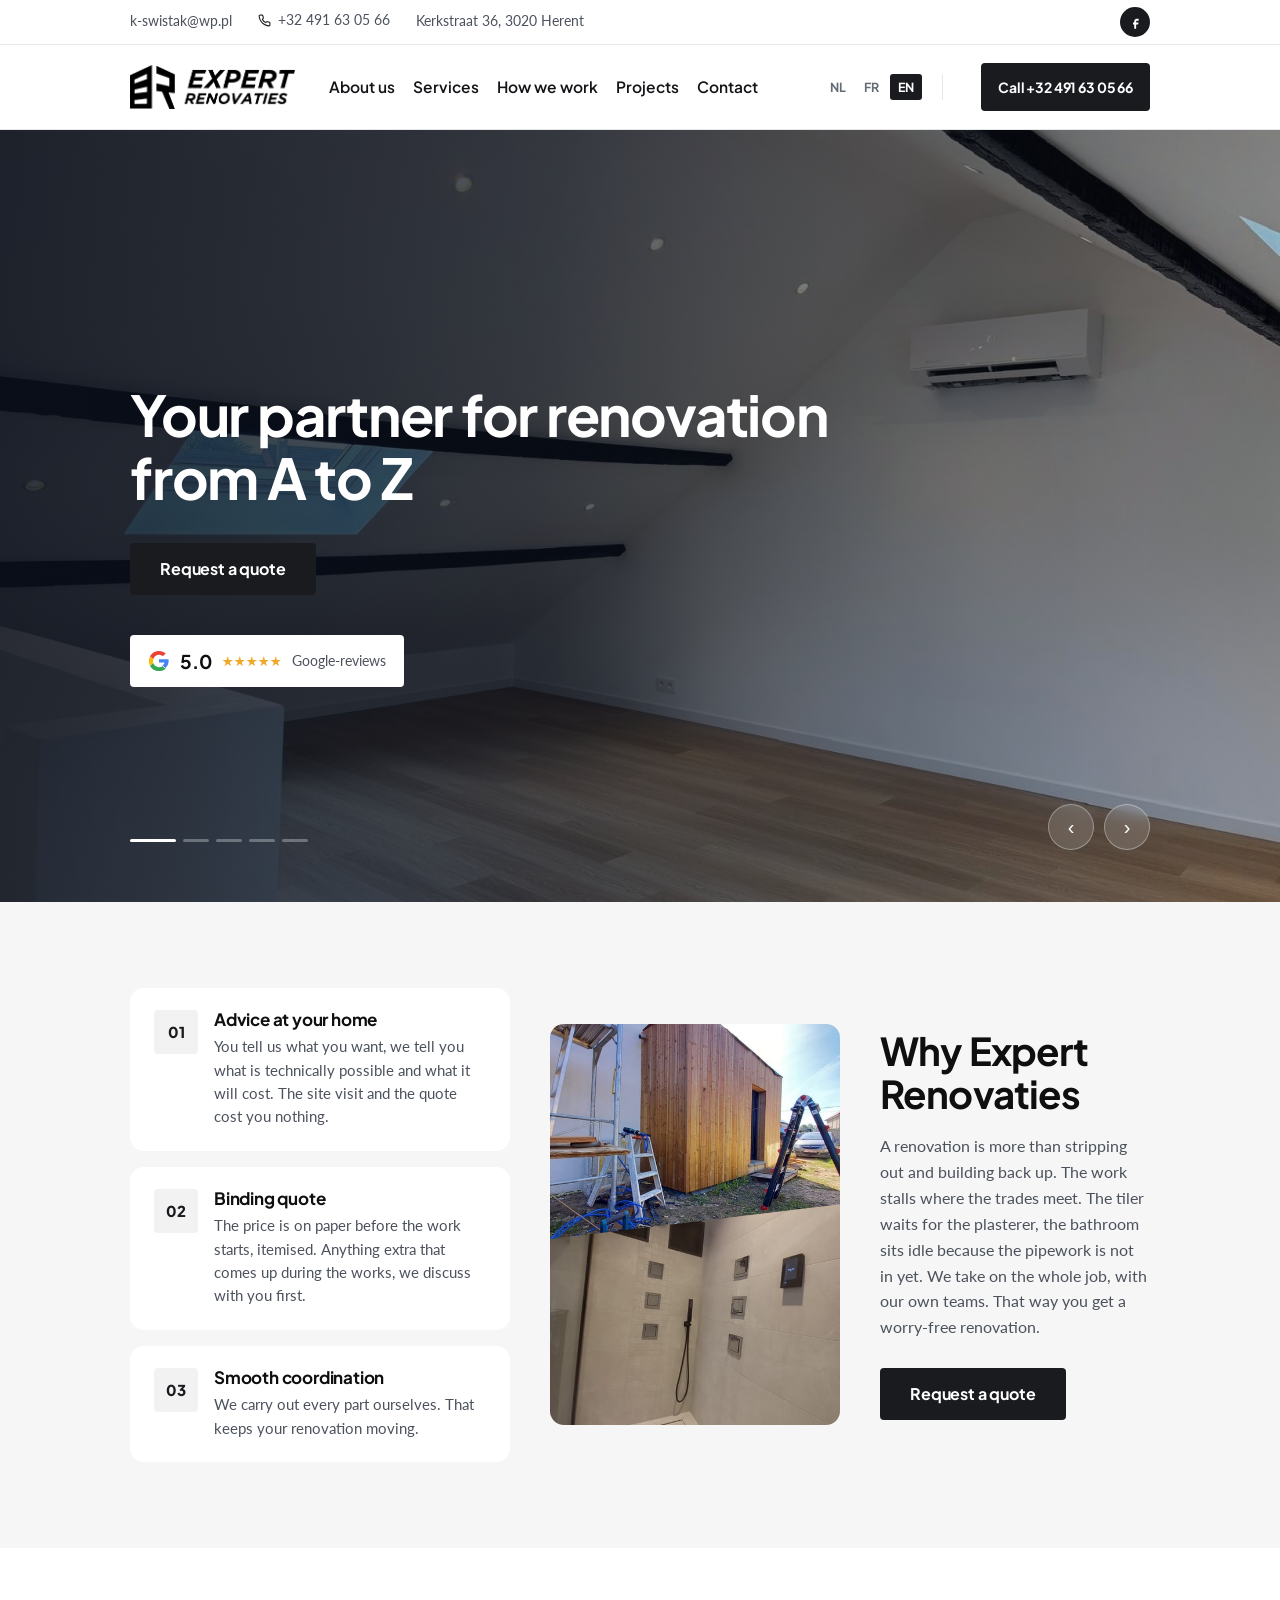
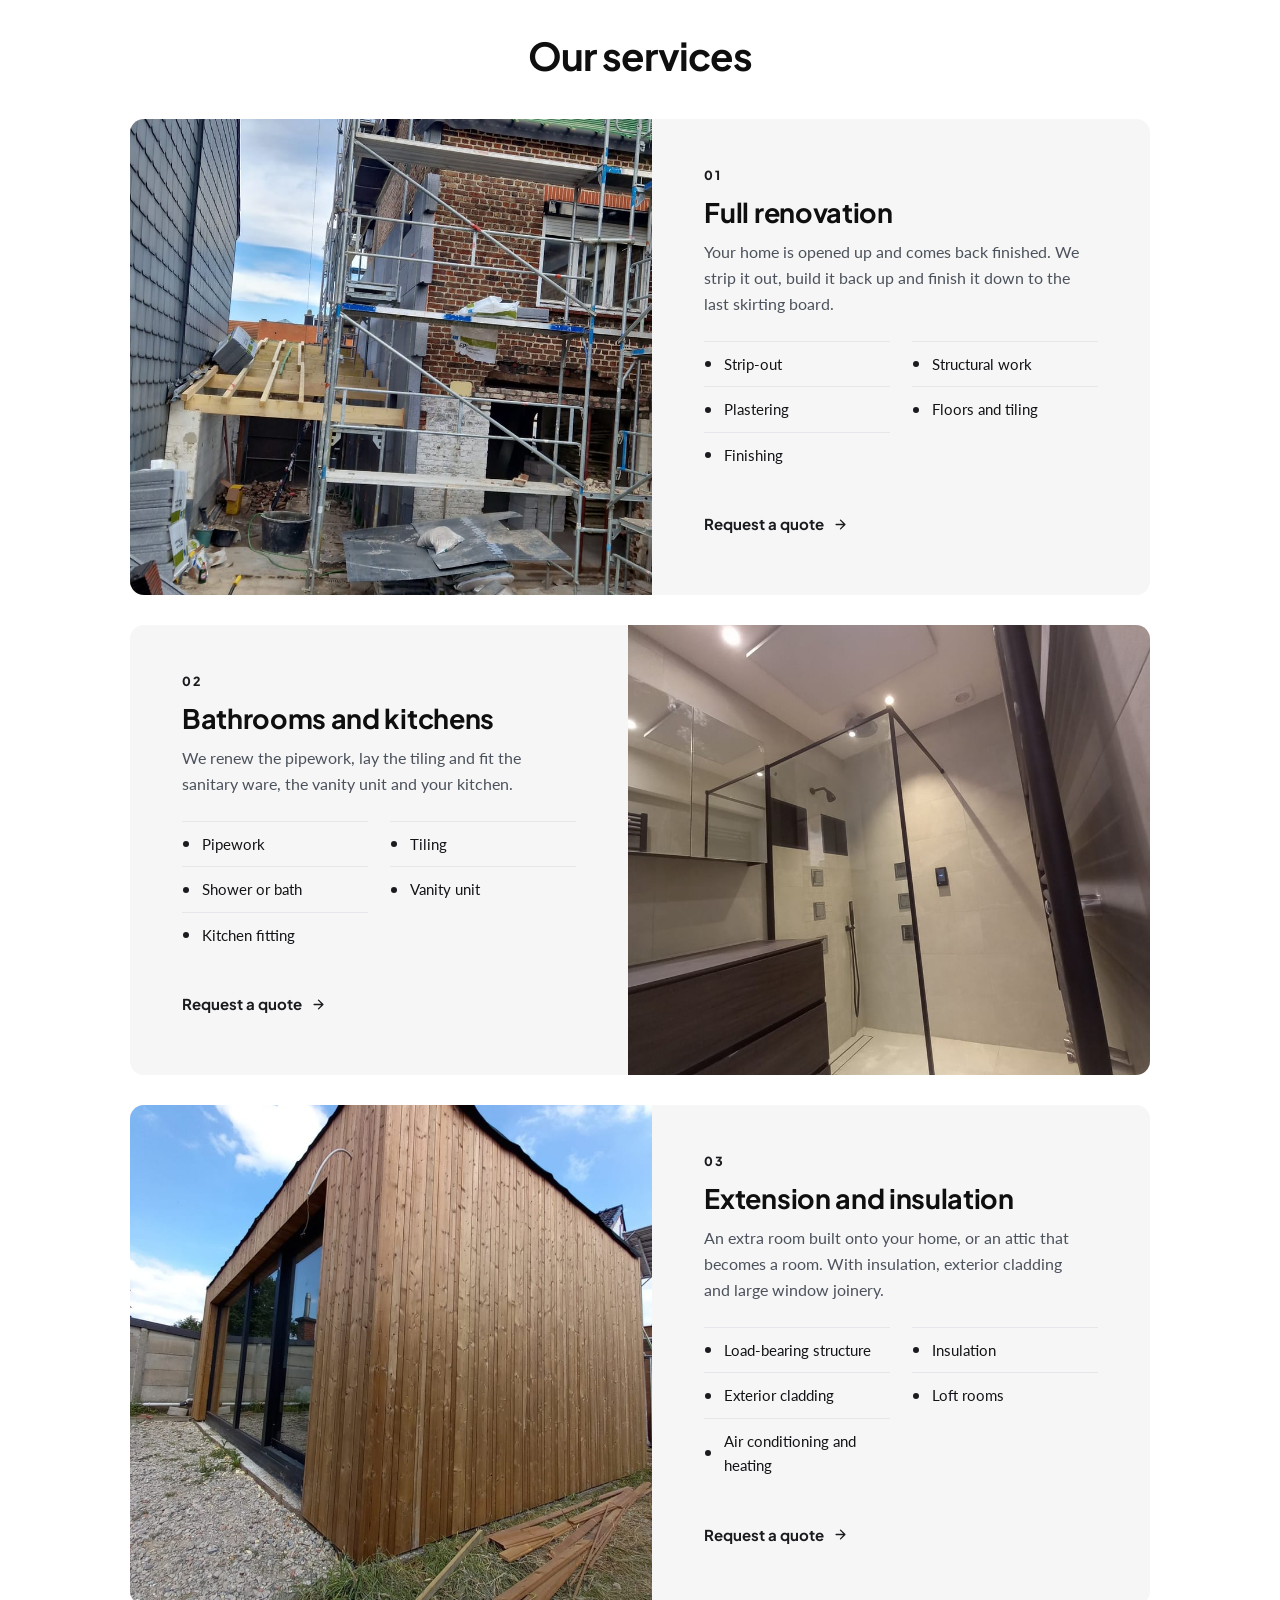
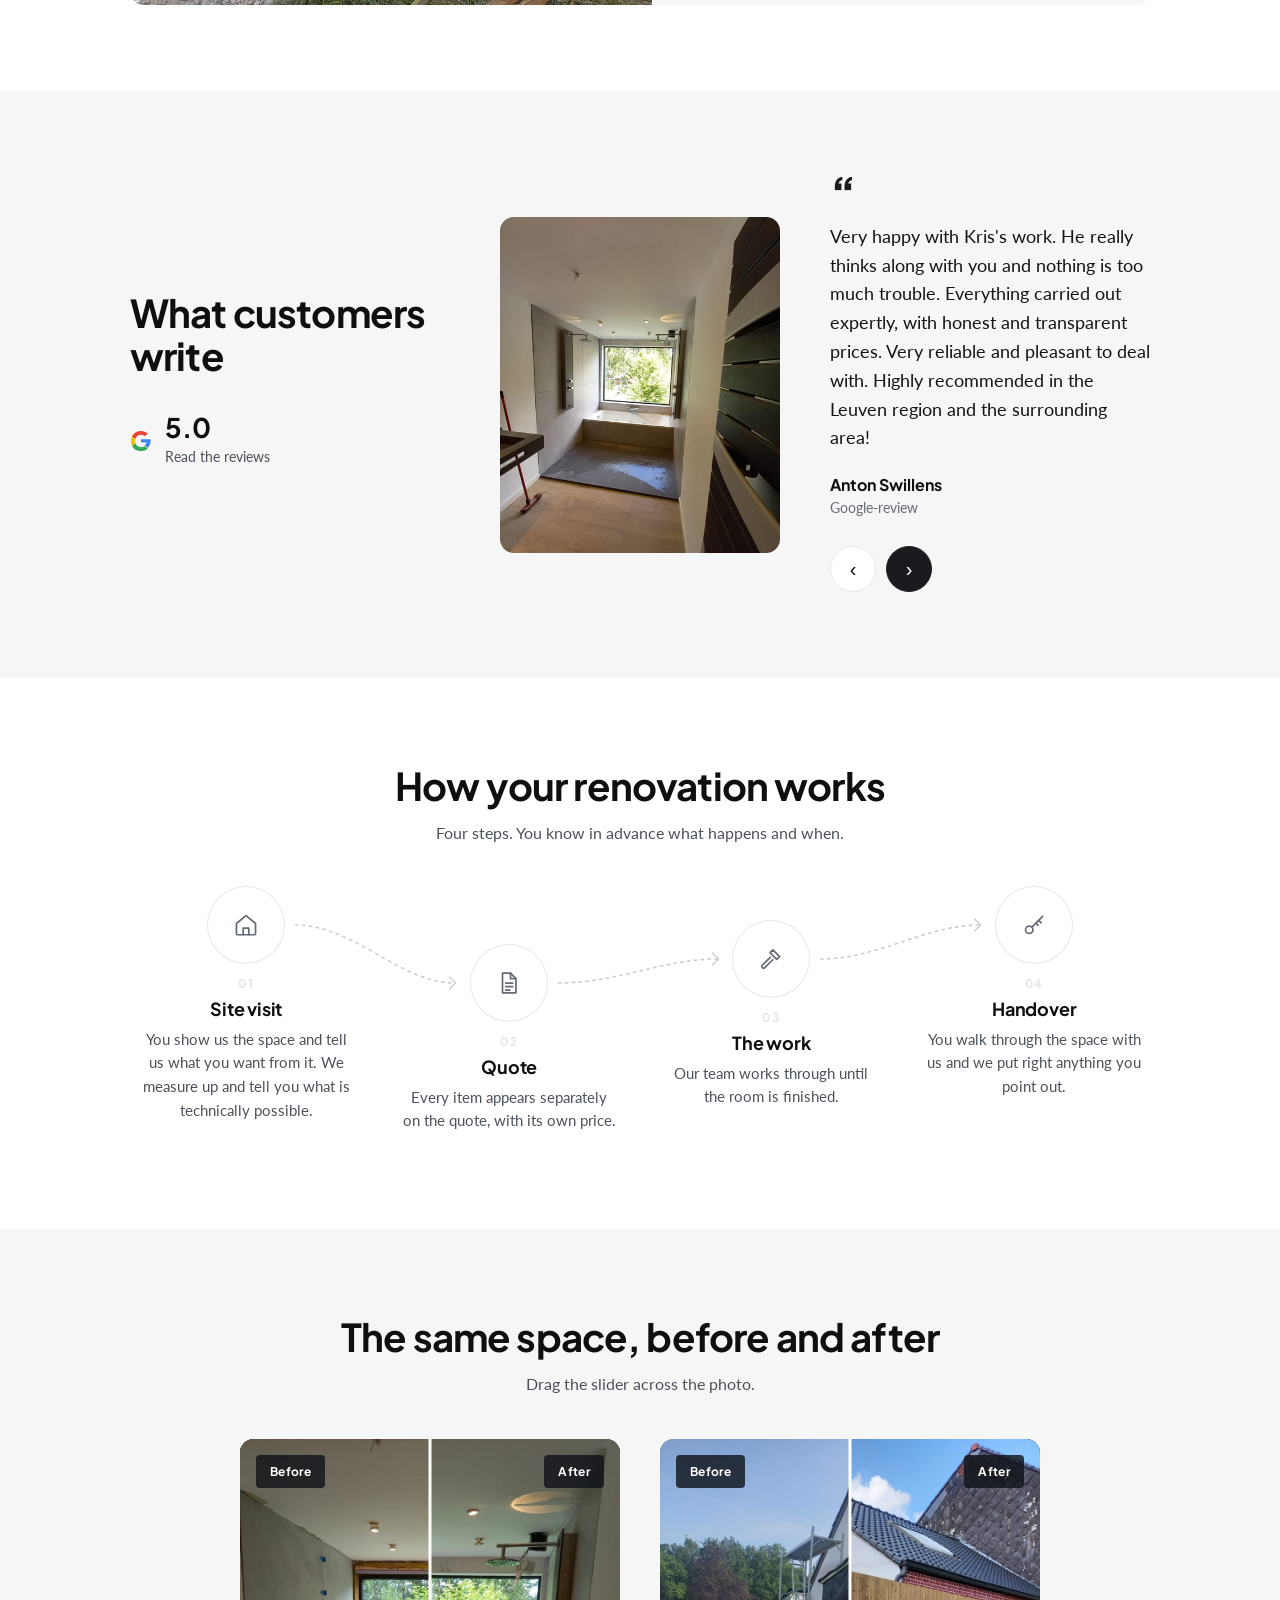
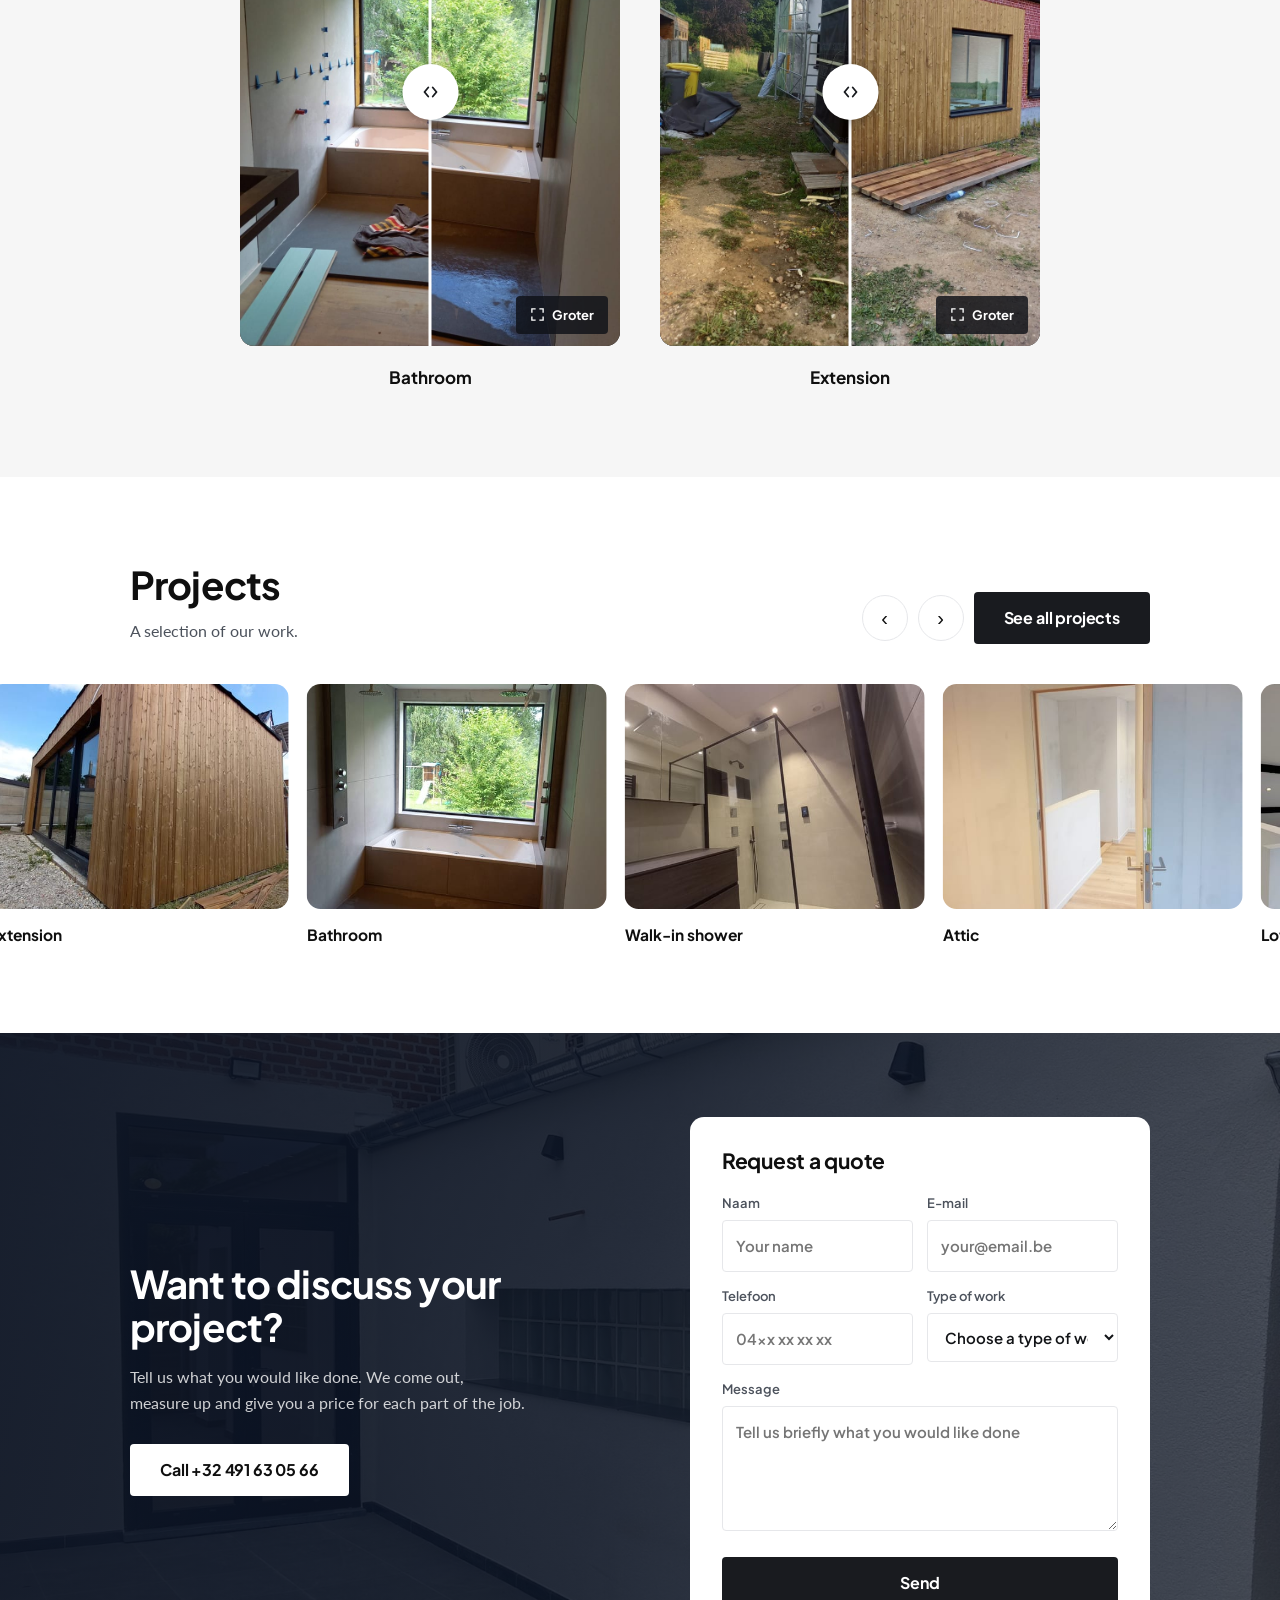
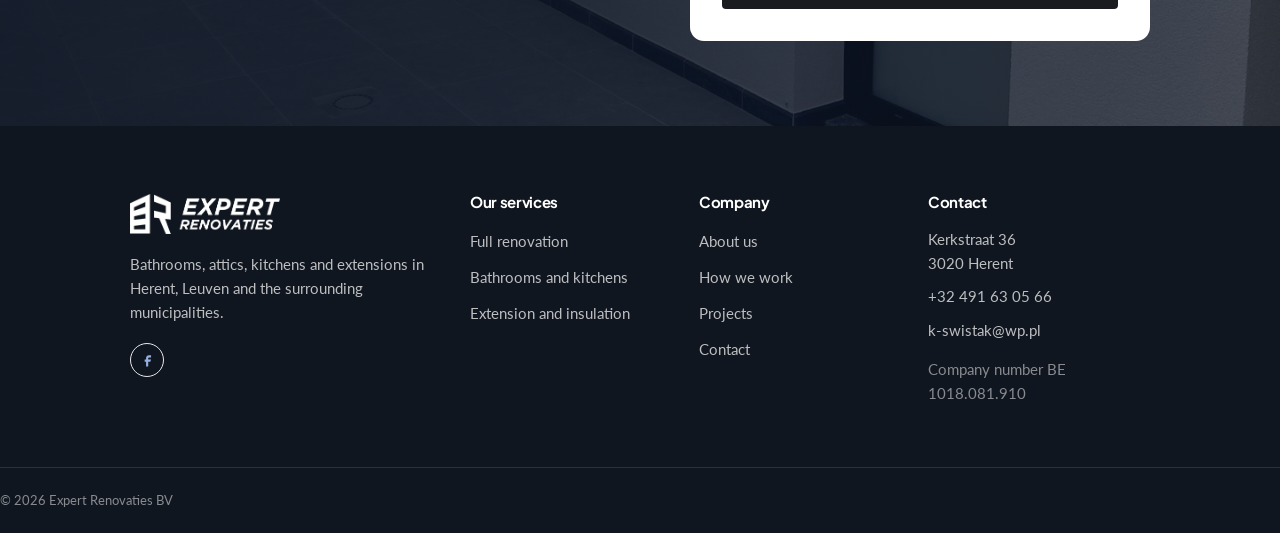
==== commit a85e9bcb: "Stresstest: logo werd platgedrukt in de balk, Google-link was leeg, menu paste niet in het Frans, bo" ====
--- a/en/index.html
+++ b/en/index.html
@@ -11,7 +11,7 @@
 <link href="https://fonts.googleapis.com/css2?family=Plus+Jakarta+Sans:wght@400;500;600;700;800&family=Lato:wght@400;700&display=swap" rel="stylesheet">
 <link rel="icon" href="../img/merkteken.png" type="image/png">
 <link rel="apple-touch-icon" href="../img/merkteken-180.png">
-<link rel="stylesheet" href="../styles.css?v=7187a50a">
+<link rel="stylesheet" href="../styles.css?v=8e50a88a">
 </head>
 <body>
 
@@ -56,7 +56,7 @@
       <a class="er-knop er-knop--vol" href="#contact">Request a quote</a>
     </div>
     <div class="er-bewijs">
-      <a class="er-bewijs__google" href="" target="_blank" rel="noopener noreferrer" aria-label=""><svg class="er-g" viewBox="0 0 48 48" width="22" height="22" aria-hidden="true"><path fill="#4285F4" d="M45 24c0-1.6-.1-2.7-.4-3.9H24v7.1h12c-.2 1.9-1.5 4.7-4.4 6.6l6.7 5.2C42.2 35.5 45 30.3 45 24z"/><path fill="#34A853" d="M24 46c5.9 0 10.9-1.9 14.5-5.3l-6.9-5.3c-1.9 1.3-4.4 2.2-7.6 2.2-5.8 0-10.7-3.8-12.5-9l-7.1 5.5C8 41.4 15.4 46 24 46z"/><path fill="#FBBC05" d="M11.5 28.6c-.5-1.4-.7-2.9-.7-4.6s.3-3.2.7-4.6l-7.1-5.5C2.9 16.9 2 20.3 2 24s.9 7.1 2.4 10.1l7.1-5.5z"/><path fill="#EA4335" d="M24 10.2c4.1 0 6.9 1.8 8.5 3.3l6.2-6C34.9 4 29.9 2 24 2 15.4 2 8 6.6 4.4 13.9l7.1 5.5c1.8-5.2 6.7-9.2 12.5-9.2z"/></svg><b>5.0</b><span class="er-bewijs__sterren"><span class="er-ster" aria-hidden="true">★</span><span class="er-ster" aria-hidden="true">★</span><span class="er-ster" aria-hidden="true">★</span><span class="er-ster" aria-hidden="true">★</span><span class="er-ster" aria-hidden="true">★</span></span><span>Google-reviews</span></a>
+      <a class="er-bewijs__google" href="https://www.google.com/maps/place/Expert+Renovaties/data=!4m7!3m6!1s0x47c3df61714b4e3f:0x13f5afbf196a3422!8m2!3d50.900974!4d4.6145595!16s%2Fg%2F11rxmtt2kc!19sChIJP05LcWHfw0cRIjRqGb-v9RM" target="_blank" rel="noopener noreferrer" aria-label="Read the reviews"><svg class="er-g" viewBox="0 0 48 48" width="22" height="22" aria-hidden="true"><path fill="#4285F4" d="M45 24c0-1.6-.1-2.7-.4-3.9H24v7.1h12c-.2 1.9-1.5 4.7-4.4 6.6l6.7 5.2C42.2 35.5 45 30.3 45 24z"/><path fill="#34A853" d="M24 46c5.9 0 10.9-1.9 14.5-5.3l-6.9-5.3c-1.9 1.3-4.4 2.2-7.6 2.2-5.8 0-10.7-3.8-12.5-9l-7.1 5.5C8 41.4 15.4 46 24 46z"/><path fill="#FBBC05" d="M11.5 28.6c-.5-1.4-.7-2.9-.7-4.6s.3-3.2.7-4.6l-7.1-5.5C2.9 16.9 2 20.3 2 24s.9 7.1 2.4 10.1l7.1-5.5z"/><path fill="#EA4335" d="M24 10.2c4.1 0 6.9 1.8 8.5 3.3l6.2-6C34.9 4 29.9 2 24 2 15.4 2 8 6.6 4.4 13.9l7.1 5.5c1.8-5.2 6.7-9.2 12.5-9.2z"/></svg><b>5.0</b><span class="er-bewijs__sterren"><span class="er-ster" aria-hidden="true">★</span><span class="er-ster" aria-hidden="true">★</span><span class="er-ster" aria-hidden="true">★</span><span class="er-ster" aria-hidden="true">★</span><span class="er-ster" aria-hidden="true">★</span></span><span>Google-reviews</span></a>
     </div>
   </div>
   <div class="er-hero__bediening">
@@ -110,7 +110,7 @@
         <div class="er-rij__tekst">
           <span class="er-rij__nr">02</span>
           <h3>Bathrooms and kitchens</h3>
-          <p>We renew the pipework, lay the tiling and fit the sanitary ware and the unit. The room comes back ready to use.</p>
+          <p>We renew the pipework, lay the tiling and fit the sanitary ware, the vanity unit and your kitchen.</p>
           <ul class="er-rij__lijst"><li>Pipework</li><li>Tiling</li><li>Shower or bath</li><li>Vanity unit</li><li>Kitchen fitting</li></ul>
           <a class="er-rij__link" href="#contact">Request a quote<svg viewBox="0 0 24 24" width="15" height="15" fill="none" stroke="currentColor" stroke-width="2.2" stroke-linecap="round" stroke-linejoin="round" aria-hidden="true"><path d="M5 12h13M12 5l7 7-7 7"/></svg></a>
         </div>
@@ -132,7 +132,7 @@
   <div class="er-breed er-reviews__in">
     <div class="er-reviews__links er-op">
       <h2>What customers write</h2>
-      <a class="er-score" href="" target="_blank" rel="noopener noreferrer"><svg class="er-g" viewBox="0 0 48 48" width="22" height="22" aria-hidden="true"><path fill="#4285F4" d="M45 24c0-1.6-.1-2.7-.4-3.9H24v7.1h12c-.2 1.9-1.5 4.7-4.4 6.6l6.7 5.2C42.2 35.5 45 30.3 45 24z"/><path fill="#34A853" d="M24 46c5.9 0 10.9-1.9 14.5-5.3l-6.9-5.3c-1.9 1.3-4.4 2.2-7.6 2.2-5.8 0-10.7-3.8-12.5-9l-7.1 5.5C8 41.4 15.4 46 24 46z"/><path fill="#FBBC05" d="M11.5 28.6c-.5-1.4-.7-2.9-.7-4.6s.3-3.2.7-4.6l-7.1-5.5C2.9 16.9 2 20.3 2 24s.9 7.1 2.4 10.1l7.1-5.5z"/><path fill="#EA4335" d="M24 10.2c4.1 0 6.9 1.8 8.5 3.3l6.2-6C34.9 4 29.9 2 24 2 15.4 2 8 6.6 4.4 13.9l7.1 5.5c1.8-5.2 6.7-9.2 12.5-9.2z"/></svg><div><b>5.0</b><span></span></div></a>
+      <a class="er-score" href="https://www.google.com/maps/place/Expert+Renovaties/data=!4m7!3m6!1s0x47c3df61714b4e3f:0x13f5afbf196a3422!8m2!3d50.900974!4d4.6145595!16s%2Fg%2F11rxmtt2kc!19sChIJP05LcWHfw0cRIjRqGb-v9RM" target="_blank" rel="noopener noreferrer"><svg class="er-g" viewBox="0 0 48 48" width="22" height="22" aria-hidden="true"><path fill="#4285F4" d="M45 24c0-1.6-.1-2.7-.4-3.9H24v7.1h12c-.2 1.9-1.5 4.7-4.4 6.6l6.7 5.2C42.2 35.5 45 30.3 45 24z"/><path fill="#34A853" d="M24 46c5.9 0 10.9-1.9 14.5-5.3l-6.9-5.3c-1.9 1.3-4.4 2.2-7.6 2.2-5.8 0-10.7-3.8-12.5-9l-7.1 5.5C8 41.4 15.4 46 24 46z"/><path fill="#FBBC05" d="M11.5 28.6c-.5-1.4-.7-2.9-.7-4.6s.3-3.2.7-4.6l-7.1-5.5C2.9 16.9 2 20.3 2 24s.9 7.1 2.4 10.1l7.1-5.5z"/><path fill="#EA4335" d="M24 10.2c4.1 0 6.9 1.8 8.5 3.3l6.2-6C34.9 4 29.9 2 24 2 15.4 2 8 6.6 4.4 13.9l7.1 5.5c1.8-5.2 6.7-9.2 12.5-9.2z"/></svg><div><b>5.0</b><span>Read the reviews</span></div></a>
     </div>
     <div class="er-reviews__beeld er-op"><img class="" src="../img/bad-zicht-900.jpg" srcset="../img/bad-zicht-500.jpg 500w, ../img/bad-zicht-900.jpg 900w" sizes="(max-width:1000px) 92vw, 280px" alt="Finished bathroom with two rain showers and a view of the garden" loading="lazy" decoding="async"></div>
     <div class="er-reviews__spoorvak er-op">
@@ -355,6 +355,6 @@
   <svg viewBox="0 0 24 24" width="20" height="20" fill="none" stroke="currentColor" stroke-width="2" stroke-linecap="round" stroke-linejoin="round" aria-hidden="true"><path d="M22 16.9v3a2 2 0 0 1-2.2 2 19.8 19.8 0 0 1-8.6-3.1 19.5 19.5 0 0 1-6-6A19.8 19.8 0 0 1 2.1 4.2 2 2 0 0 1 4.1 2h3a2 2 0 0 1 2 1.7c.1 1 .4 1.9.7 2.8a2 2 0 0 1-.5 2.1L8.1 9.9a16 16 0 0 0 6 6l1.3-1.2a2 2 0 0 1 2.1-.5c.9.3 1.8.6 2.8.7a2 2 0 0 1 1.7 2Z"/></svg>
   <span>Call us</span>
 </a>
-<script src="../site.js?v=7187a50a"></script>
+<script src="../site.js?v=8e50a88a"></script>
 </body>
 </html>
--- a/styles.css
+++ b/styles.css
@@ -96,7 +96,8 @@
 /* ---------- kop ---------- */
 .er-kop { position: sticky; top: 0; z-index: 60; background: var(--wit); border-bottom: 1px solid var(--lijn); }
 .er-kop__in { display: flex; align-items: center; gap: 34px; min-height: 84px; }
-.er-logo img { width: auto; height: 44px; }
+.er-logo { display: inline-flex; align-items: center; flex: none; min-width: 0; }
+.er-logo img { width: auto; height: 44px; flex: none; }
 .er-nav ul { display: flex; gap: 26px; flex-wrap: nowrap; }
 .er-nav a { font-family: "Plus Jakarta Sans", system-ui, sans-serif; font-size: 15.5px; font-weight: 600; color: var(--inkt); padding: 8px 0; border-bottom: 2px solid transparent; white-space: nowrap; }
 .er-nav a:hover { color: var(--merk); border-color: var(--merk); }
@@ -335,7 +336,7 @@
   html { scroll-padding-top: 78px; }
 
   /* één rij: bellen links, sociaal rechts. Mail en adres staan in de voettekst. */
-  .er-top__in { flex-wrap: nowrap; justify-content: space-between; gap: 12px; min-height: 42px; font-size: 13.5px; padding: 0; }
+  .er-top__in { flex-wrap: nowrap; justify-content: space-between; gap: 12px; min-height: 42px; font-size: 13.5px; }
   .er-top__stuk:nth-child(1) { display: none; }
   .er-top__stuk:nth-child(3) { display: none; }
   .er-top__bel { white-space: nowrap; display: block; }
@@ -537,7 +538,15 @@
 .er-voet__sociaal:hover { background: var(--merk); border-color: var(--merk); color: var(--wit); }
 
 /* de Franse balk is het breedst; tussen 1025 en 1160 px wordt de knop compacter zodat alles past */
-@media (min-width: 1025px) and (max-width: 1160px) {
+@media (min-width: 1001px) and (max-width: 1280px) {
   .er-kop__bel { padding: 0 16px; font-size: 14px; gap: 7px; }
   .er-nav ul { gap: 18px; }
 }
+
+/* Tussen 1001 en 1160 px past de menubalk niet meer in het Frans; daar gaat het menu naar de knop. */
+@media (min-width: 1001px) and (max-width: 1160px) {
+  .er-nav { display: none; }
+  .er-menuknop { display: inline-flex; }
+  .er-mobielmenu { display: block; }
+  .er-kop__bel { margin-left: auto; }
+}
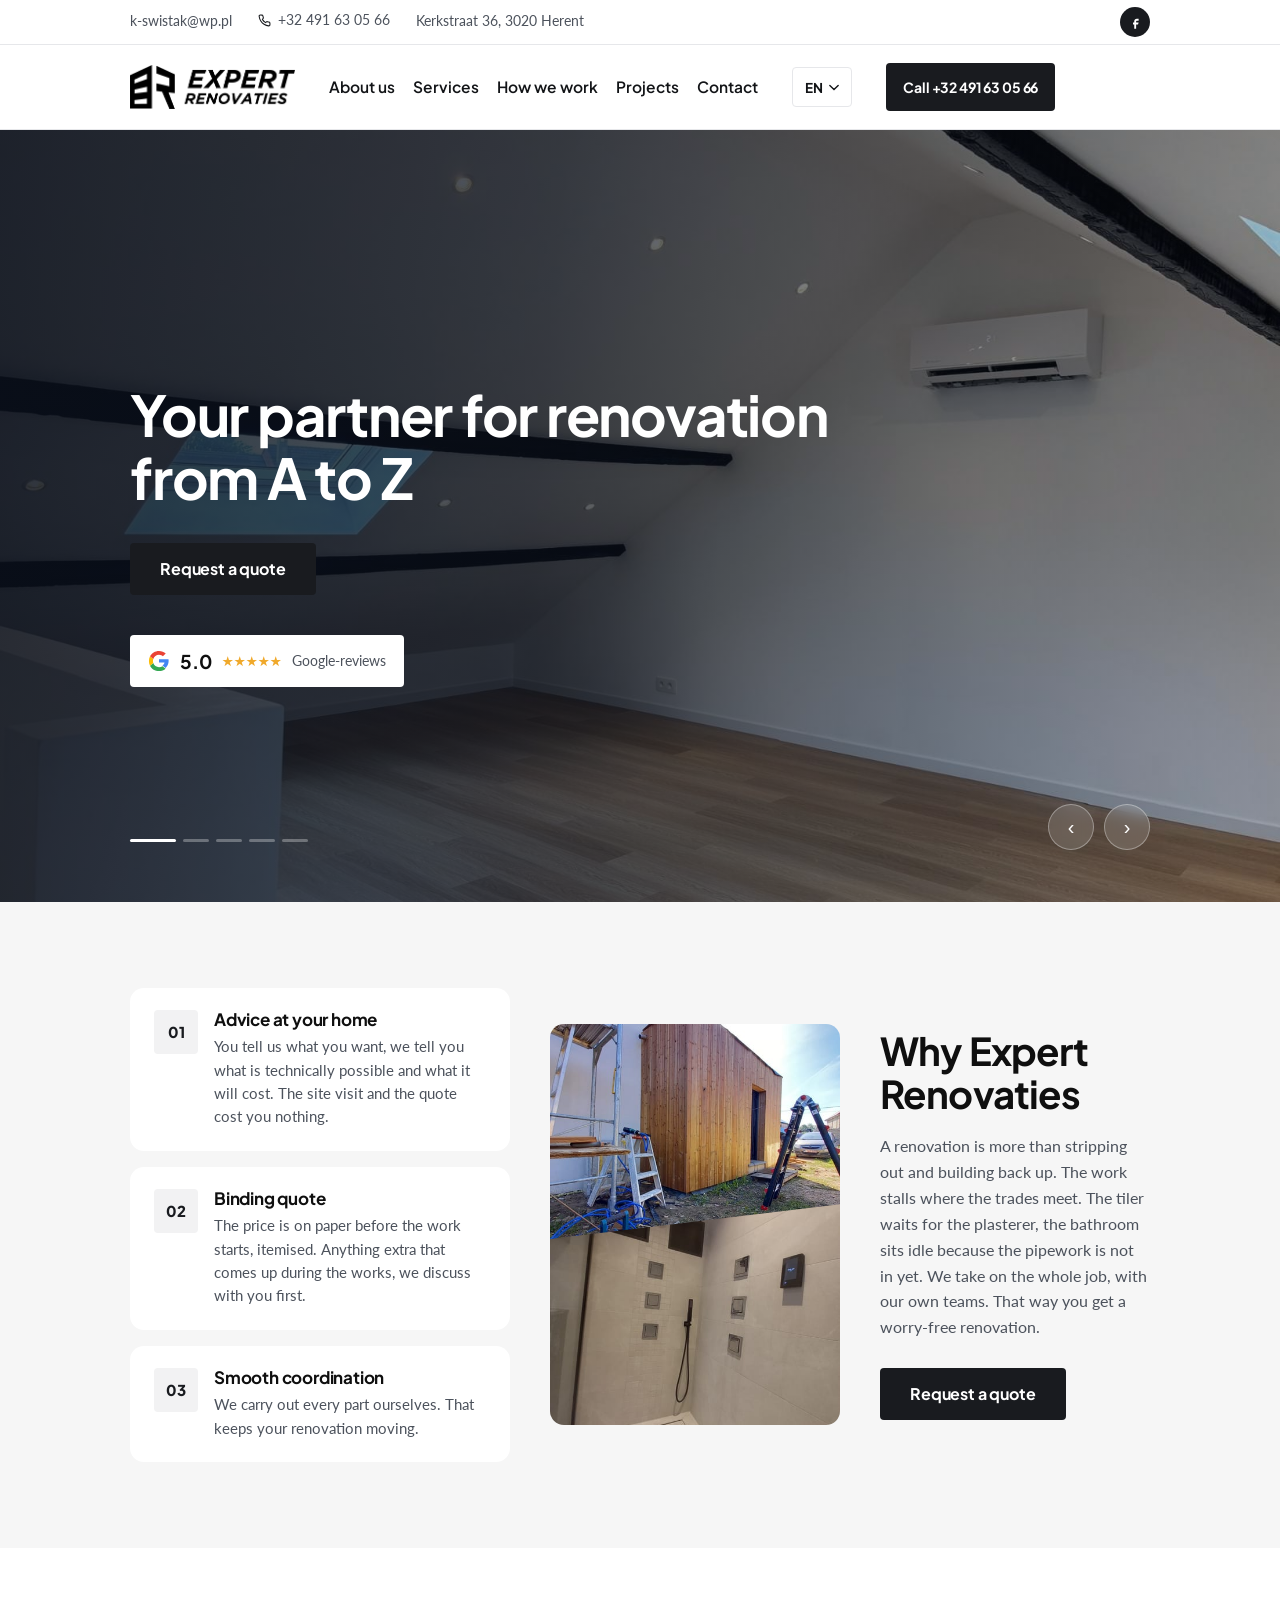
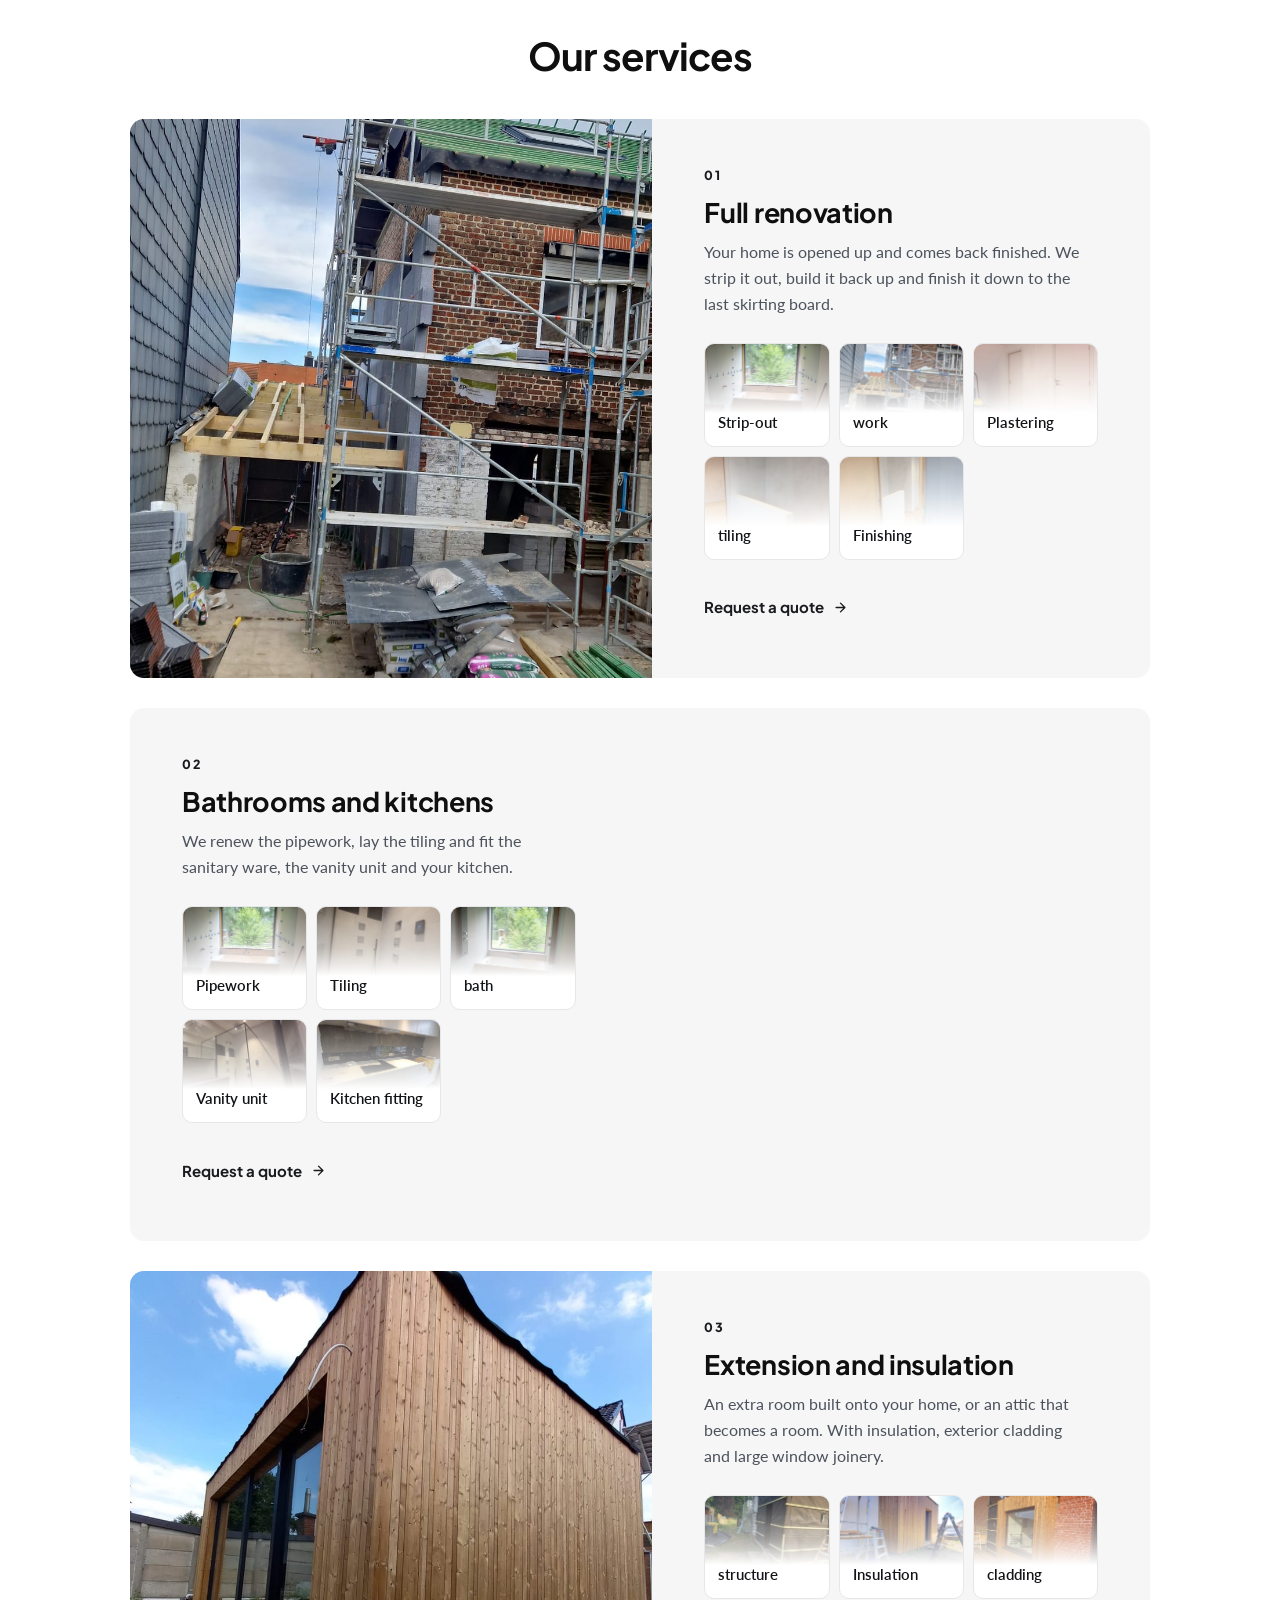
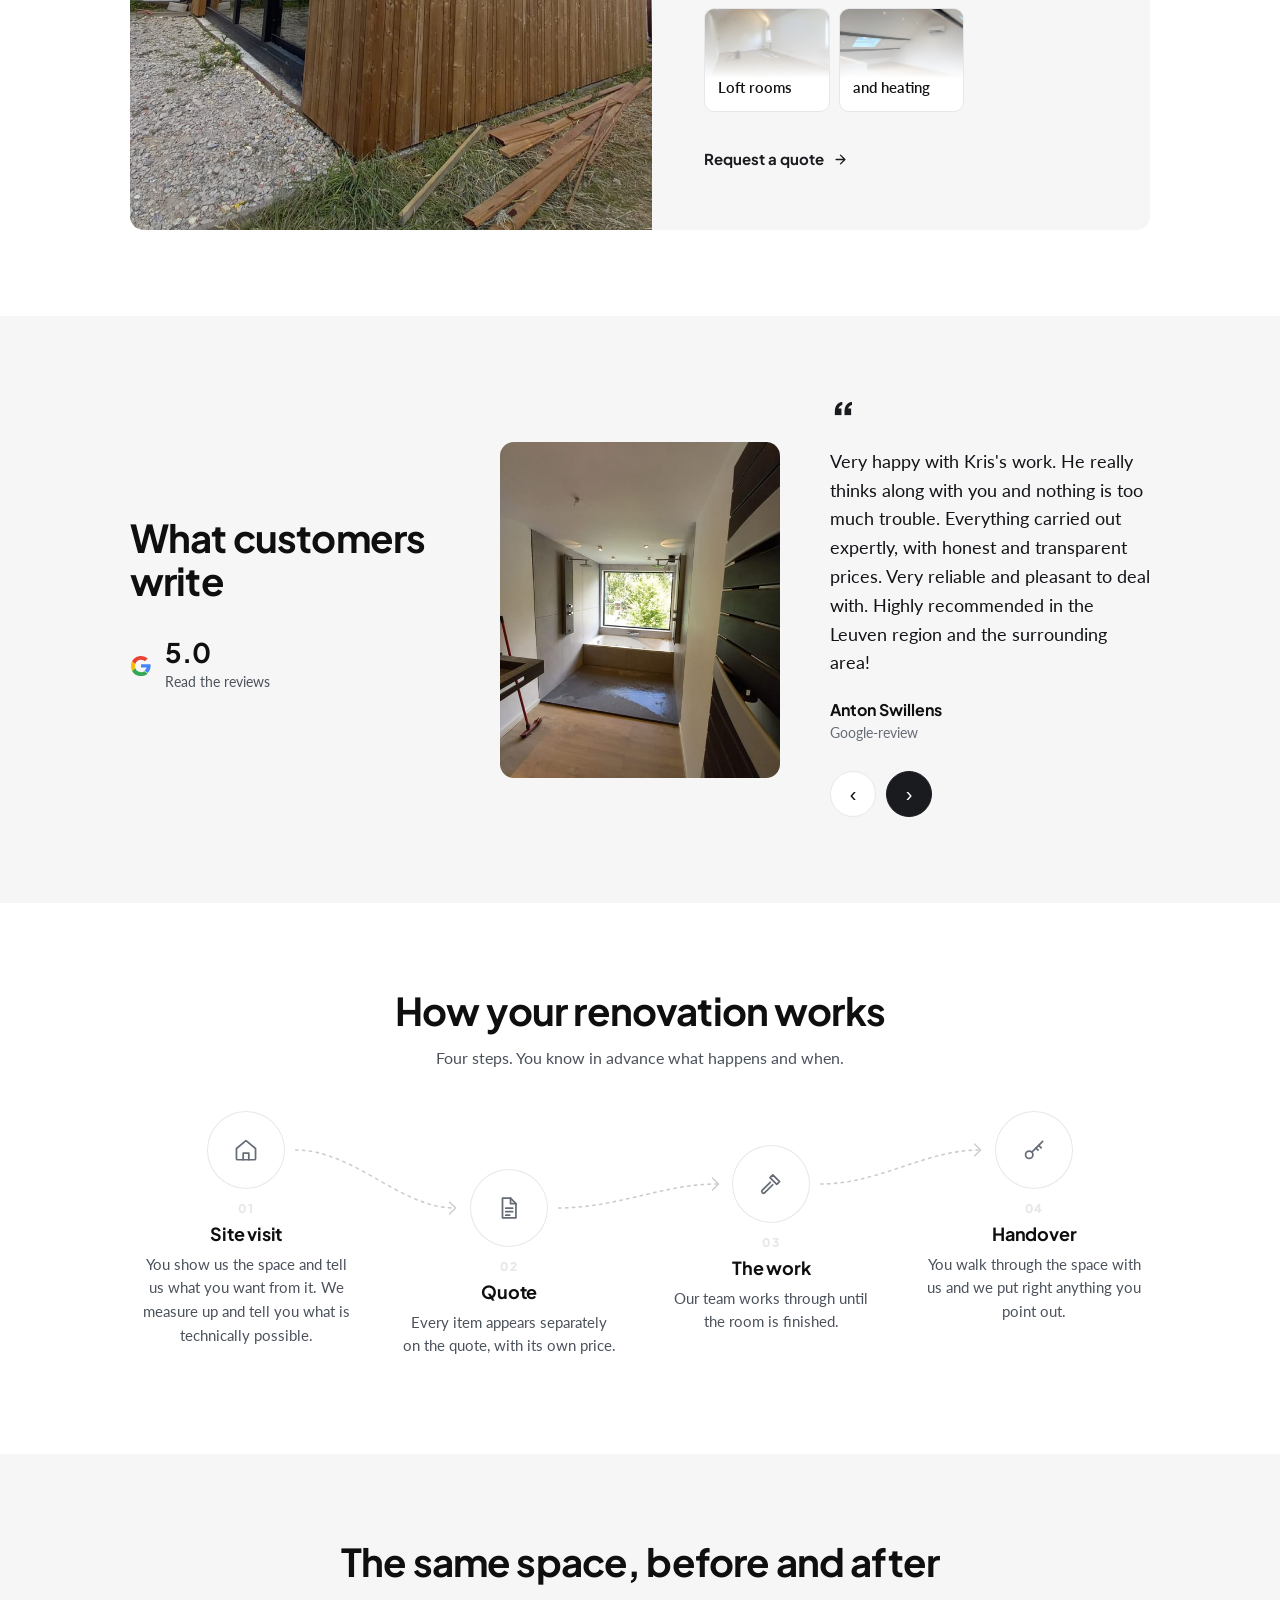
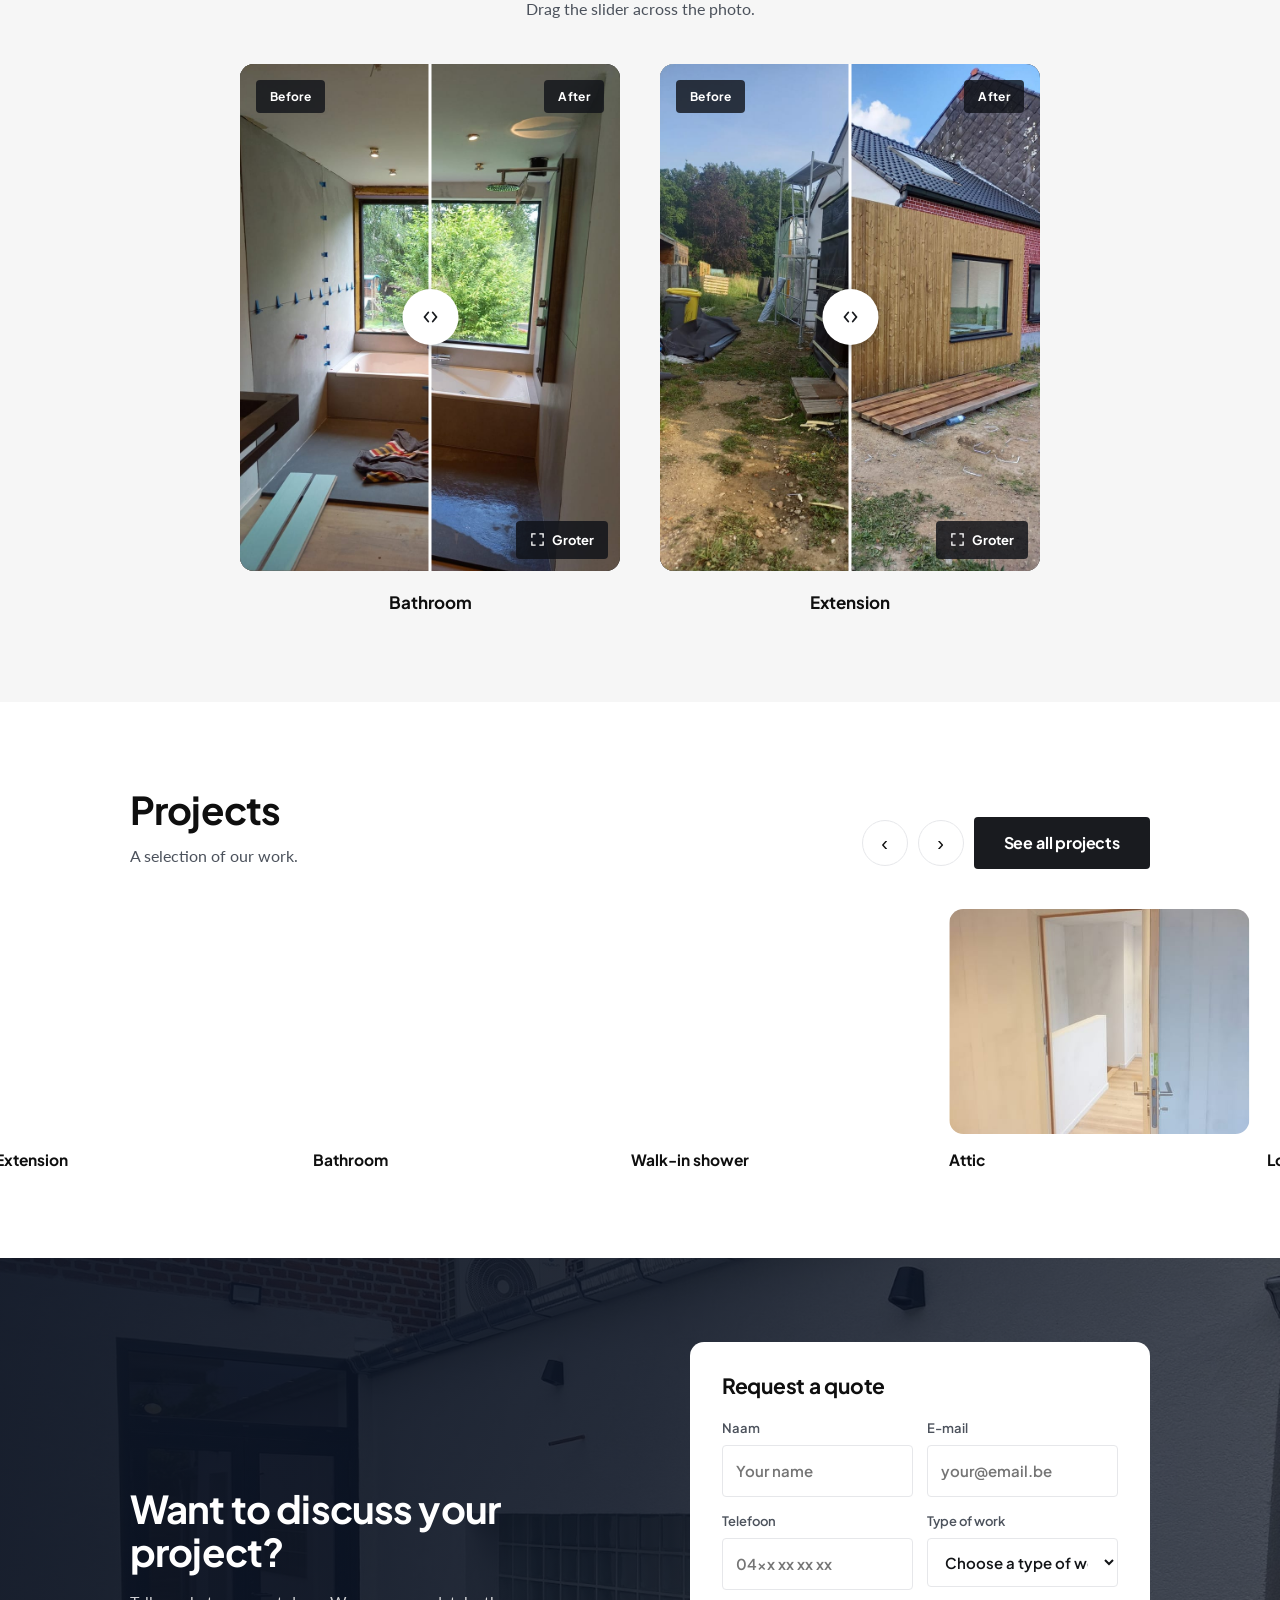
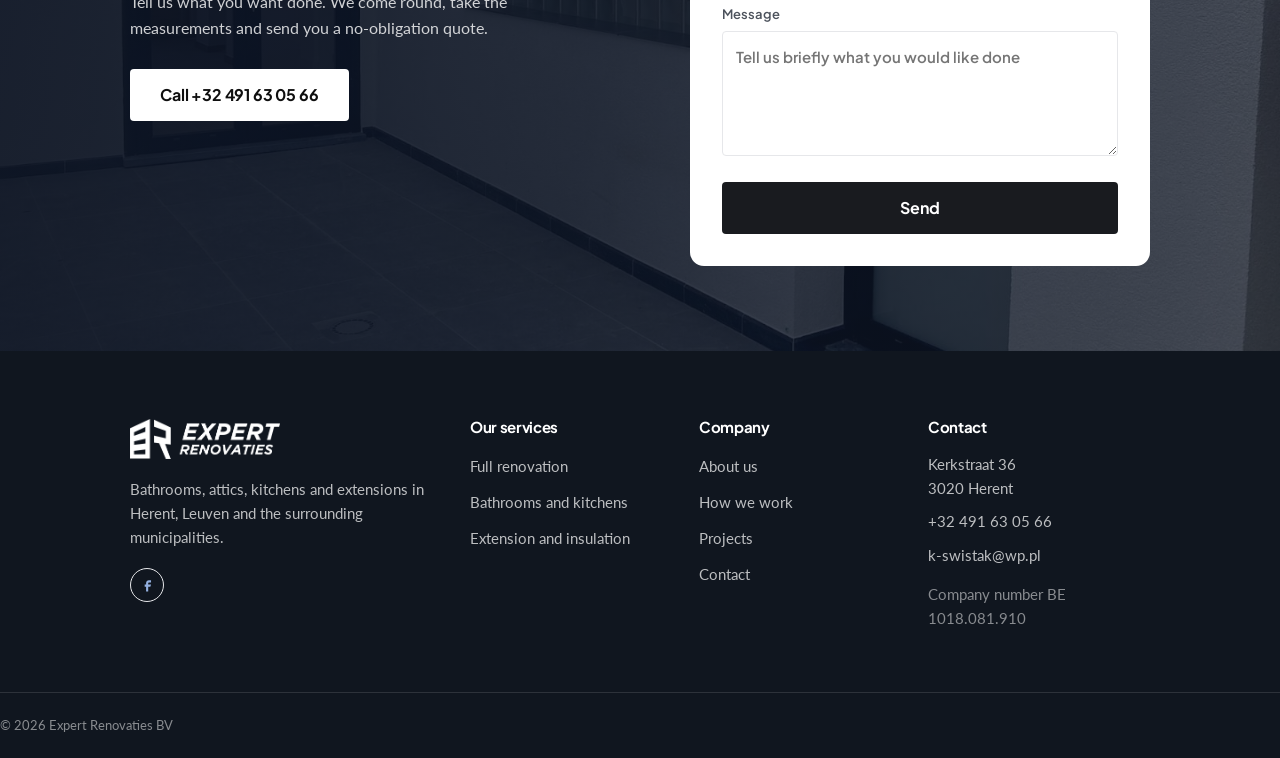
==== commit 94ee2e98: "Hero komt rustig binnen, taalkeuze als dropdown in de balk (ook mobiel), dienstonderdelen als vakjes" ====
--- a/en/index.html
+++ b/en/index.html
@@ -11,7 +11,7 @@
 <link href="https://fonts.googleapis.com/css2?family=Plus+Jakarta+Sans:wght@400;500;600;700;800&family=Lato:wght@400;700&display=swap" rel="stylesheet">
 <link rel="icon" href="../img/merkteken.png" type="image/png">
 <link rel="apple-touch-icon" href="../img/merkteken-180.png">
-<link rel="stylesheet" href="../styles.css?v=8e50a88a">
+<link rel="stylesheet" href="../styles.css?v=c00a0470">
 </head>
 <body>
 
@@ -33,13 +33,12 @@
     <nav class="er-nav" aria-label="Hoofdmenu">
       <ul><li><a href="#waarom">About us</a></li><li><a href="#diensten">Services</a></li><li><a href="#werkwijze">How we work</a></li><li><a href="#realisaties">Projects</a></li><li><a href="#contact">Contact</a></li></ul>
     </nav>
-    <p class="er-talen er-talen--kop"><a class="er-taal" href="../index.html" hreflang="nl">NL</a><a class="er-taal" href="../fr/index.html" hreflang="fr">FR</a><span class="er-taal is-aan" aria-current="true">EN</span></p>
+    <div class="er-talen er-talen--kop"><button class="er-talen__knop" type="button" aria-expanded="false" aria-haspopup="true" aria-label="Taal kiezen"><span>EN</span><svg viewBox="0 0 12 8" width="10" height="7" aria-hidden="true"><path d="M1 1.5 6 6.5l5-5" fill="none" stroke="currentColor" stroke-width="1.6" stroke-linecap="round"/></svg></button><div class="er-talen__lijst" hidden><a class="er-taal" href="../index.html" hreflang="nl">NL</a><a class="er-taal" href="../fr/index.html" hreflang="fr">FR</a></div></div>
     <a class="er-knop er-knop--vol er-kop__bel" href="tel:+32491630566">Call +32 491 63 05 66</a>
     <button class="er-menuknop" type="button" aria-expanded="false" aria-controls="er-mobielmenu" aria-label="Menu openen"><span class="er-menuknop__lijnen" aria-hidden="true"><span></span><span></span><span></span></span></button>
   </div>
   <div class="er-mobielmenu" id="er-mobielmenu" hidden>
     <ul><li><a href="#waarom">About us</a></li><li><a href="#diensten">Services</a></li><li><a href="#werkwijze">How we work</a></li><li><a href="#realisaties">Projects</a></li><li><a href="#contact">Contact</a></li></ul>
-    <p class="er-talen er-talen--menu"><a class="er-taal" href="../index.html" hreflang="nl">NL</a><a class="er-taal" href="../fr/index.html" hreflang="fr">FR</a><span class="er-taal is-aan" aria-current="true">EN</span></p>
     <a class="er-knop er-knop--vol er-mobielmenu__knop" href="#contact">Request a quote</a>
   </div>
 </header>
@@ -102,7 +101,7 @@
           <span class="er-rij__nr">01</span>
           <h3>Full renovation</h3>
           <p>Your home is opened up and comes back finished. We strip it out, build it back up and finish it down to the last skirting board.</p>
-          <ul class="er-rij__lijst"><li>Strip-out</li><li>Structural work</li><li>Plastering</li><li>Floors and tiling</li><li>Finishing</li></ul>
+          <ul class="er-rij__lijst"><li><span class="er-rij__mini"><img src="../img/bad-ruw-500.jpg" alt="" aria-hidden="true" width="40" height="40" loading="lazy" decoding="async"></span>Strip-out</li><li><span class="er-rij__mini"><img src="../img/ruwbouw-stelling-500.jpg" alt="" aria-hidden="true" width="40" height="40" loading="lazy" decoding="async"></span>Structural work</li><li><span class="er-rij__mini"><img src="../img/zolder-gang-500.jpg" alt="" aria-hidden="true" width="40" height="40" loading="lazy" decoding="async"></span>Plastering</li><li><span class="er-rij__mini"><img src="../img/zolder-overloop-500.jpg" alt="" aria-hidden="true" width="40" height="40" loading="lazy" decoding="async"></span>Floors and tiling</li><li><span class="er-rij__mini"><img src="../img/zolder-kamer-500.jpg" alt="" aria-hidden="true" width="40" height="40" loading="lazy" decoding="async"></span>Finishing</li></ul>
           <a class="er-rij__link" href="#contact">Request a quote<svg viewBox="0 0 24 24" width="15" height="15" fill="none" stroke="currentColor" stroke-width="2.2" stroke-linecap="round" stroke-linejoin="round" aria-hidden="true"><path d="M5 12h13M12 5l7 7-7 7"/></svg></a>
         </div>
       </article><article class="er-rij er-rij--om er-op" id="d-badkamers">
@@ -111,7 +110,7 @@
           <span class="er-rij__nr">02</span>
           <h3>Bathrooms and kitchens</h3>
           <p>We renew the pipework, lay the tiling and fit the sanitary ware, the vanity unit and your kitchen.</p>
-          <ul class="er-rij__lijst"><li>Pipework</li><li>Tiling</li><li>Shower or bath</li><li>Vanity unit</li><li>Kitchen fitting</li></ul>
+          <ul class="er-rij__lijst"><li><span class="er-rij__mini"><img src="../img/bad-ruw-500.jpg" alt="" aria-hidden="true" width="40" height="40" loading="lazy" decoding="async"></span>Pipework</li><li><span class="er-rij__mini"><img src="../img/douche-nissen-500.jpg" alt="" aria-hidden="true" width="40" height="40" loading="lazy" decoding="async"></span>Tiling</li><li><span class="er-rij__mini"><img src="../img/bad-af-500.jpg" alt="" aria-hidden="true" width="40" height="40" loading="lazy" decoding="async"></span>Shower or bath</li><li><span class="er-rij__mini"><img src="../img/douche-overzicht-500.jpg" alt="" aria-hidden="true" width="40" height="40" loading="lazy" decoding="async"></span>Vanity unit</li><li><span class="er-rij__mini"><img src="../img/keuken-werkblad-500.jpg" alt="" aria-hidden="true" width="40" height="40" loading="lazy" decoding="async"></span>Kitchen fitting</li></ul>
           <a class="er-rij__link" href="#contact">Request a quote<svg viewBox="0 0 24 24" width="15" height="15" fill="none" stroke="currentColor" stroke-width="2.2" stroke-linecap="round" stroke-linejoin="round" aria-hidden="true"><path d="M5 12h13M12 5l7 7-7 7"/></svg></a>
         </div>
       </article><article class="er-rij er-op" id="d-uitbouw">
@@ -120,7 +119,7 @@
           <span class="er-rij__nr">03</span>
           <h3>Extension and insulation</h3>
           <p>An extra room built onto your home, or an attic that becomes a room. With insulation, exterior cladding and large window joinery.</p>
-          <ul class="er-rij__lijst"><li>Load-bearing structure</li><li>Insulation</li><li>Exterior cladding</li><li>Loft rooms</li><li>Air conditioning and heating</li></ul>
+          <ul class="er-rij__lijst"><li><span class="er-rij__mini"><img src="../img/uitbouw-folie-500.jpg" alt="" aria-hidden="true" width="40" height="40" loading="lazy" decoding="async"></span>Load-bearing structure</li><li><span class="er-rij__mini"><img src="../img/uitbouw-stelling-500.jpg" alt="" aria-hidden="true" width="40" height="40" loading="lazy" decoding="async"></span>Insulation</li><li><span class="er-rij__mini"><img src="../img/uitbouw-zijkant-500.jpg" alt="" aria-hidden="true" width="40" height="40" loading="lazy" decoding="async"></span>Exterior cladding</li><li><span class="er-rij__mini"><img src="../img/zolderkamer-vloer-500.jpg" alt="" aria-hidden="true" width="40" height="40" loading="lazy" decoding="async"></span>Loft rooms</li><li><span class="er-rij__mini"><img src="../img/zolderkamer-airco-500.jpg" alt="" aria-hidden="true" width="40" height="40" loading="lazy" decoding="async"></span>Air conditioning and heating</li></ul>
           <a class="er-rij__link" href="#contact">Request a quote<svg viewBox="0 0 24 24" width="15" height="15" fill="none" stroke="currentColor" stroke-width="2.2" stroke-linecap="round" stroke-linejoin="round" aria-hidden="true"><path d="M5 12h13M12 5l7 7-7 7"/></svg></a>
         </div>
       </article>
@@ -299,7 +298,7 @@
   <div class="er-breed er-cta__in">
     <div class="er-cta__tekst er-op">
       <h2>Want to discuss your project?</h2>
-      <p>Tell us what you would like done. We come out, measure up and give you a price for each part of the job.</p>
+      <p>Tell us what you want done. We come round, take the measurements and send you a no-obligation quote.</p>
       <a class="er-knop er-knop--wit" href="tel:+32491630566">Call +32 491 63 05 66</a>
     </div>
     <form class="er-form er-op" novalidate>
@@ -355,6 +354,6 @@
   <svg viewBox="0 0 24 24" width="20" height="20" fill="none" stroke="currentColor" stroke-width="2" stroke-linecap="round" stroke-linejoin="round" aria-hidden="true"><path d="M22 16.9v3a2 2 0 0 1-2.2 2 19.8 19.8 0 0 1-8.6-3.1 19.5 19.5 0 0 1-6-6A19.8 19.8 0 0 1 2.1 4.2 2 2 0 0 1 4.1 2h3a2 2 0 0 1 2 1.7c.1 1 .4 1.9.7 2.8a2 2 0 0 1-.5 2.1L8.1 9.9a16 16 0 0 0 6 6l1.3-1.2a2 2 0 0 1 2.1-.5c.9.3 1.8.6 2.8.7a2 2 0 0 1 1.7 2Z"/></svg>
   <span>Call us</span>
 </a>
-<script src="../site.js?v=8e50a88a"></script>
+<script src="../site.js?v=c00a0470"></script>
 </body>
 </html>
--- a/styles.css
+++ b/styles.css
@@ -83,9 +83,6 @@
 .er-top__bel a { display: inline-flex; align-items: center; gap: 7px; }
 .er-top__bel svg { color: var(--merk); }
 .er-top a:hover { color: var(--merk); }
-.er-talen { display: flex; align-items: center; gap: 2px; }
-.er-talen--kop { margin-left: auto; padding-right: 20px; margin-right: 4px; border-right: 1px solid var(--lijn); }
-.er-talen--menu { display: none; }
 .er-taal { display: inline-flex; align-items: center; justify-content: center; min-width: 32px; height: 26px; padding: 0 7px; border-radius: 3px; font-family: "Plus Jakarta Sans", system-ui, sans-serif; font-size: 12.5px; font-weight: 700; letter-spacing: .02em; color: var(--zacht); transition: color .18s ease, background .18s ease; }
 a.er-taal:hover { color: var(--merk); background: var(--merk-licht); }
 .er-taal.is-aan { color: var(--wit); background: var(--merk); }
@@ -168,9 +165,8 @@
 .er-rij__nr { font-family: "Plus Jakarta Sans", system-ui, sans-serif; font-weight: 800; font-size: 12.5px; letter-spacing: .14em; color: var(--merk); margin-bottom: 12px; }
 .er-rij h3 { font-size: clamp(22px, 2.1vw, 28px); }
 .er-rij__tekst > p { margin-top: 12px; color: var(--tekst); max-width: 42ch; }
-.er-rij__lijst { margin-top: 24px; display: grid; grid-template-columns: 1fr 1fr; gap: 0 22px; }
-.er-rij__lijst li { padding: 10px 0 10px 20px; border-top: 1px solid var(--lijn); font-size: 15px; color: var(--inkt); position: relative; }
-.er-rij__lijst li::before { content: ""; position: absolute; left: 1px; top: 50%; width: 6px; height: 6px; margin-top: -3px; border-radius: 999px; background: var(--merk); }
+.er-rij__lijst { margin-top: 26px; display: grid; grid-template-columns: repeat(3, minmax(0, 1fr)); gap: 9px; }
+.er-rij__lijst li { position: relative; overflow: hidden; display: flex; align-items: flex-end; min-height: 104px; padding: 12px 13px; border: 1px solid var(--lijn); border-radius: 10px; background: var(--wit); font-size: 14.5px; font-weight: 600; color: var(--inkt); }
 .er-rij__link { margin-top: 28px; display: inline-flex; align-items: center; min-height: 44px; gap: 9px; align-self: flex-start; font-family: "Plus Jakarta Sans", system-ui, sans-serif; font-weight: 700; font-size: 15px; color: var(--merk); padding-bottom: 3px; border-bottom: 2px solid transparent; }
 .er-rij__link:hover { border-color: var(--merk); gap: 14px; }
 
@@ -341,7 +337,6 @@
   .er-top__stuk:nth-child(3) { display: none; }
   .er-top__bel { white-space: nowrap; display: block; }
   .er-top__bel a { font-weight: 600; color: var(--inkt); min-height: 42px; }
-  .er-talen--kop { display: none; }
   .er-talen--menu { display: flex; gap: 6px; margin-top: 20px; }
   .er-talen--menu .er-taal { flex: 1; min-width: 0; height: 44px; font-size: 14px; border: 1px solid var(--lijn); border-radius: var(--r); }
   .er-talen--menu .er-taal.is-aan { border-color: var(--merk); }
@@ -550,3 +545,68 @@
   .er-mobielmenu { display: block; }
   .er-kop__bel { margin-left: auto; }
 }
+
+/* ---------- taalkeuze in de balk: knop met een klein menu ---------- */
+.er-talen { position: relative; flex: none; }
+.er-talen--menu { display: none; }
+.er-talen__knop {
+  display: inline-flex; align-items: center; gap: 6px; height: 40px; padding: 0 12px;
+  border: 1px solid var(--lijn); border-radius: var(--r); background: var(--wit);
+  font-family: "Plus Jakarta Sans", system-ui, sans-serif; font-size: 13.5px; font-weight: 700;
+  letter-spacing: .02em; color: var(--inkt); cursor: pointer;
+  transition: border-color .18s ease, background .18s ease;
+}
+.er-talen__knop:hover { border-color: var(--inkt); }
+.er-talen__knop svg { transition: transform .22s cubic-bezier(.3,.7,.3,1); }
+.er-talen.is-open .er-talen__knop { border-color: var(--inkt); }
+.er-talen.is-open .er-talen__knop svg { transform: rotate(180deg); }
+.er-talen__lijst[hidden] { display: none; }
+.er-talen__lijst {
+  position: absolute; top: calc(100% + 6px); right: 0; z-index: 70;
+  display: grid; min-width: 100%; padding: 5px;
+  background: var(--wit); border: 1px solid var(--lijn); border-radius: var(--r);
+  box-shadow: 0 10px 28px rgba(15, 34, 68, .12);
+}
+.er-talen__lijst .er-taal {
+  display: flex; align-items: center; justify-content: center; height: 34px; padding: 0 12px;
+  border-radius: 3px; font-family: "Plus Jakarta Sans", system-ui, sans-serif;
+  font-size: 13.5px; font-weight: 700; color: var(--inkt);
+}
+.er-talen__lijst .er-taal:hover { background: var(--merk-licht); color: var(--merk); }
+
+/* ---------- hero: rustige binnenkomst, één keer bij het laden ---------- */
+@media (prefers-reduced-motion: no-preference) {
+  .er-hero__dia.is-aan img { transform: scale(1.06); transition: transform 1.9s cubic-bezier(.22,.61,.36,1); }
+  .er-hero.is-binnen .er-hero__dia.is-aan img { transform: scale(1); }
+  .er-hero h1, .er-hero__acties, .er-hero__bewijs, .er-hero__streep, .er-hero__bediening {
+    opacity: 0; transform: translateY(14px);
+    transition: opacity .7s cubic-bezier(.22,.61,.36,1), transform .7s cubic-bezier(.22,.61,.36,1);
+  }
+  .er-hero.is-binnen h1 { opacity: 1; transform: none; transition-delay: .12s; }
+  .er-hero.is-binnen .er-hero__acties { opacity: 1; transform: none; transition-delay: .26s; }
+  .er-hero.is-binnen .er-hero__bewijs { opacity: 1; transform: none; transition-delay: .38s; }
+  .er-hero.is-binnen .er-hero__streep,
+  .er-hero.is-binnen .er-hero__bediening { opacity: 1; transform: none; transition-delay: .5s; }
+}
+
+/* De taalkeuze blijft ook op een telefoon in de balk staan, als één knop met een menu. */
+@media (max-width: 1000px) {
+  .er-talen { margin-left: auto; }
+  .er-talen__knop { height: 38px; padding: 0 10px; font-size: 13px; }
+  .er-talen__lijst { right: 0; min-width: 76px; }
+}
+@media (max-width: 420px) {
+  .er-talen__knop { height: 36px; padding: 0 9px; gap: 5px; }
+}
+
+
+/* de foto zit in de bovenrand van het vakje en vervaagt naar wit, zodat de naam rustig leest */
+.er-rij__mini { position: absolute; inset: 0 0 auto 0; height: 72px; pointer-events: none; }
+.er-rij__mini img { width: 100%; height: 100%; object-fit: cover; display: block; }
+.er-rij__mini::after { content: ""; position: absolute; inset: 0; background: linear-gradient(to bottom, rgba(255,255,255,.06) 0%, rgba(255,255,255,.58) 58%, #fff 96%); }
+.er-rij__lijst li:hover { border-color: var(--inkt); }
+@media (max-width: 700px) {
+  .er-rij__lijst { grid-template-columns: 1fr 1fr; gap: 8px; }
+  .er-rij__lijst li { min-height: 84px; font-size: 13.8px; padding: 10px 11px; }
+  .er-rij__mini { height: 54px; }
+}
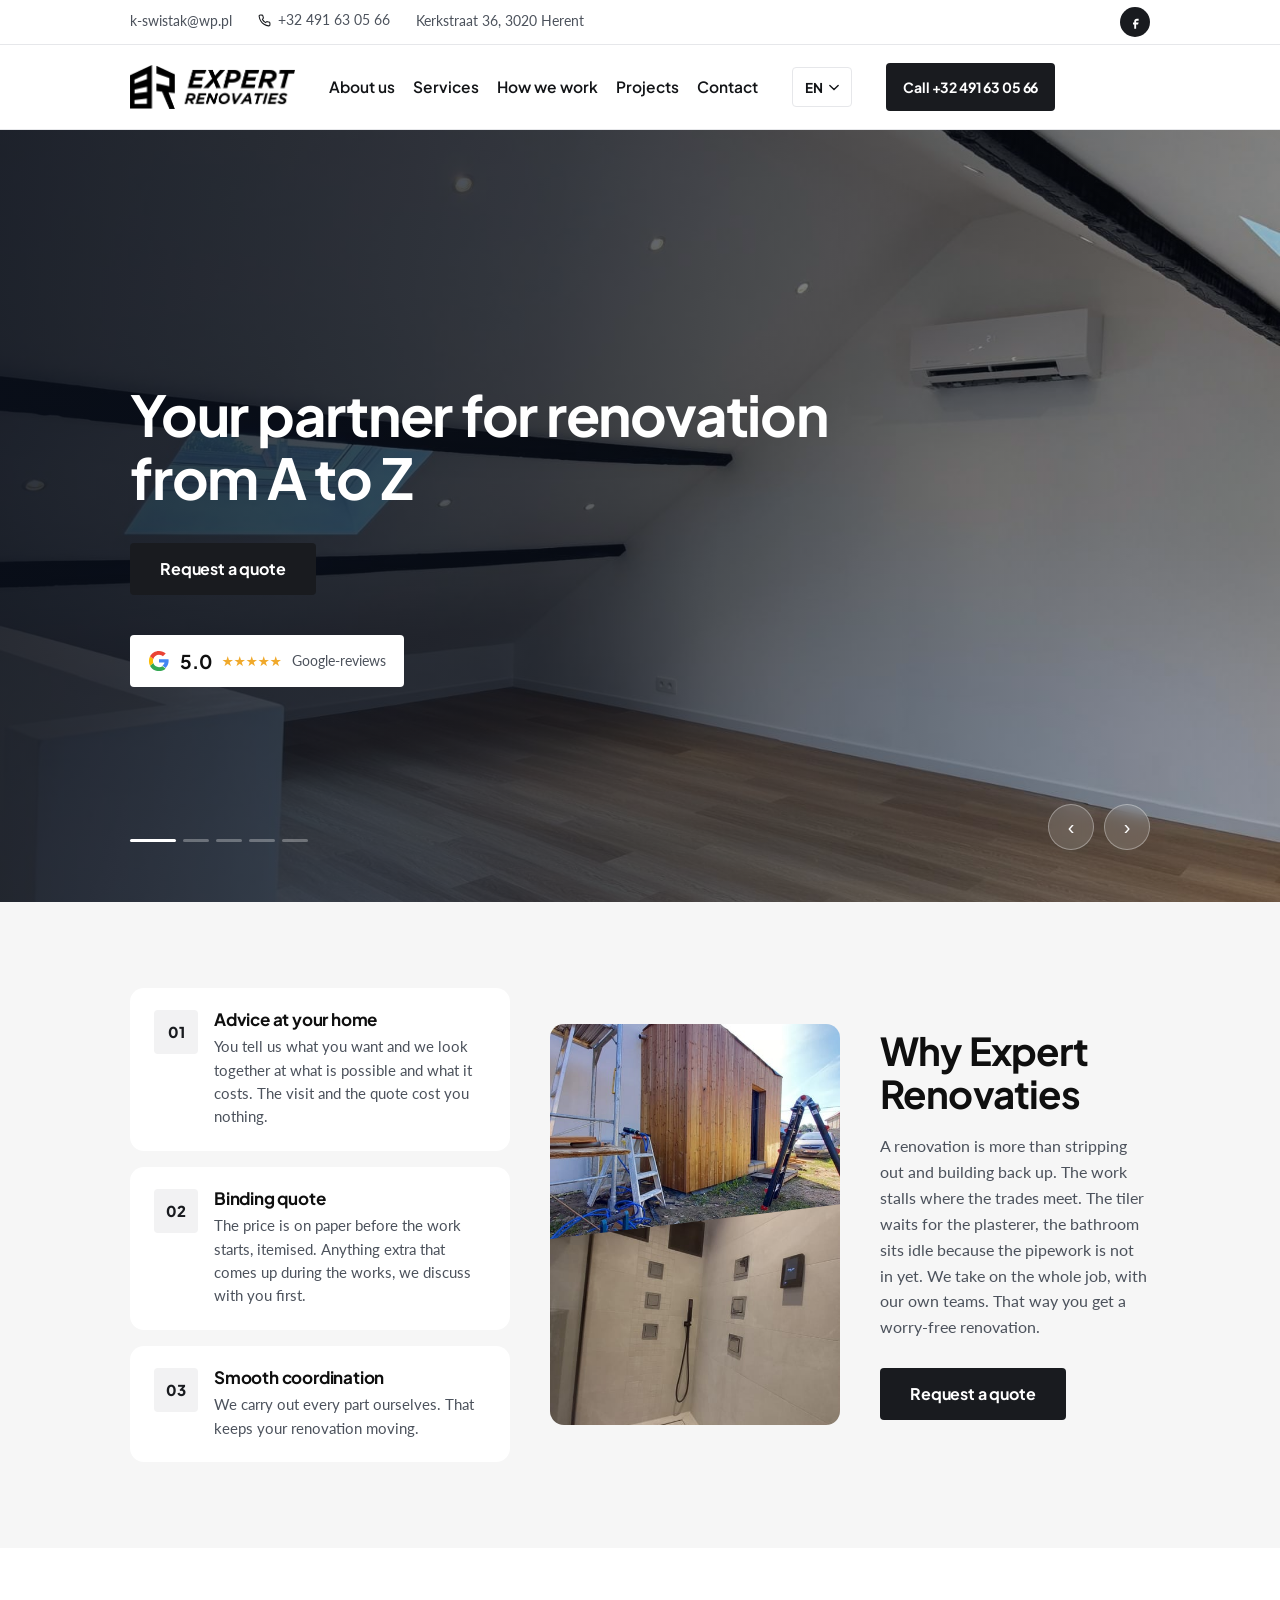
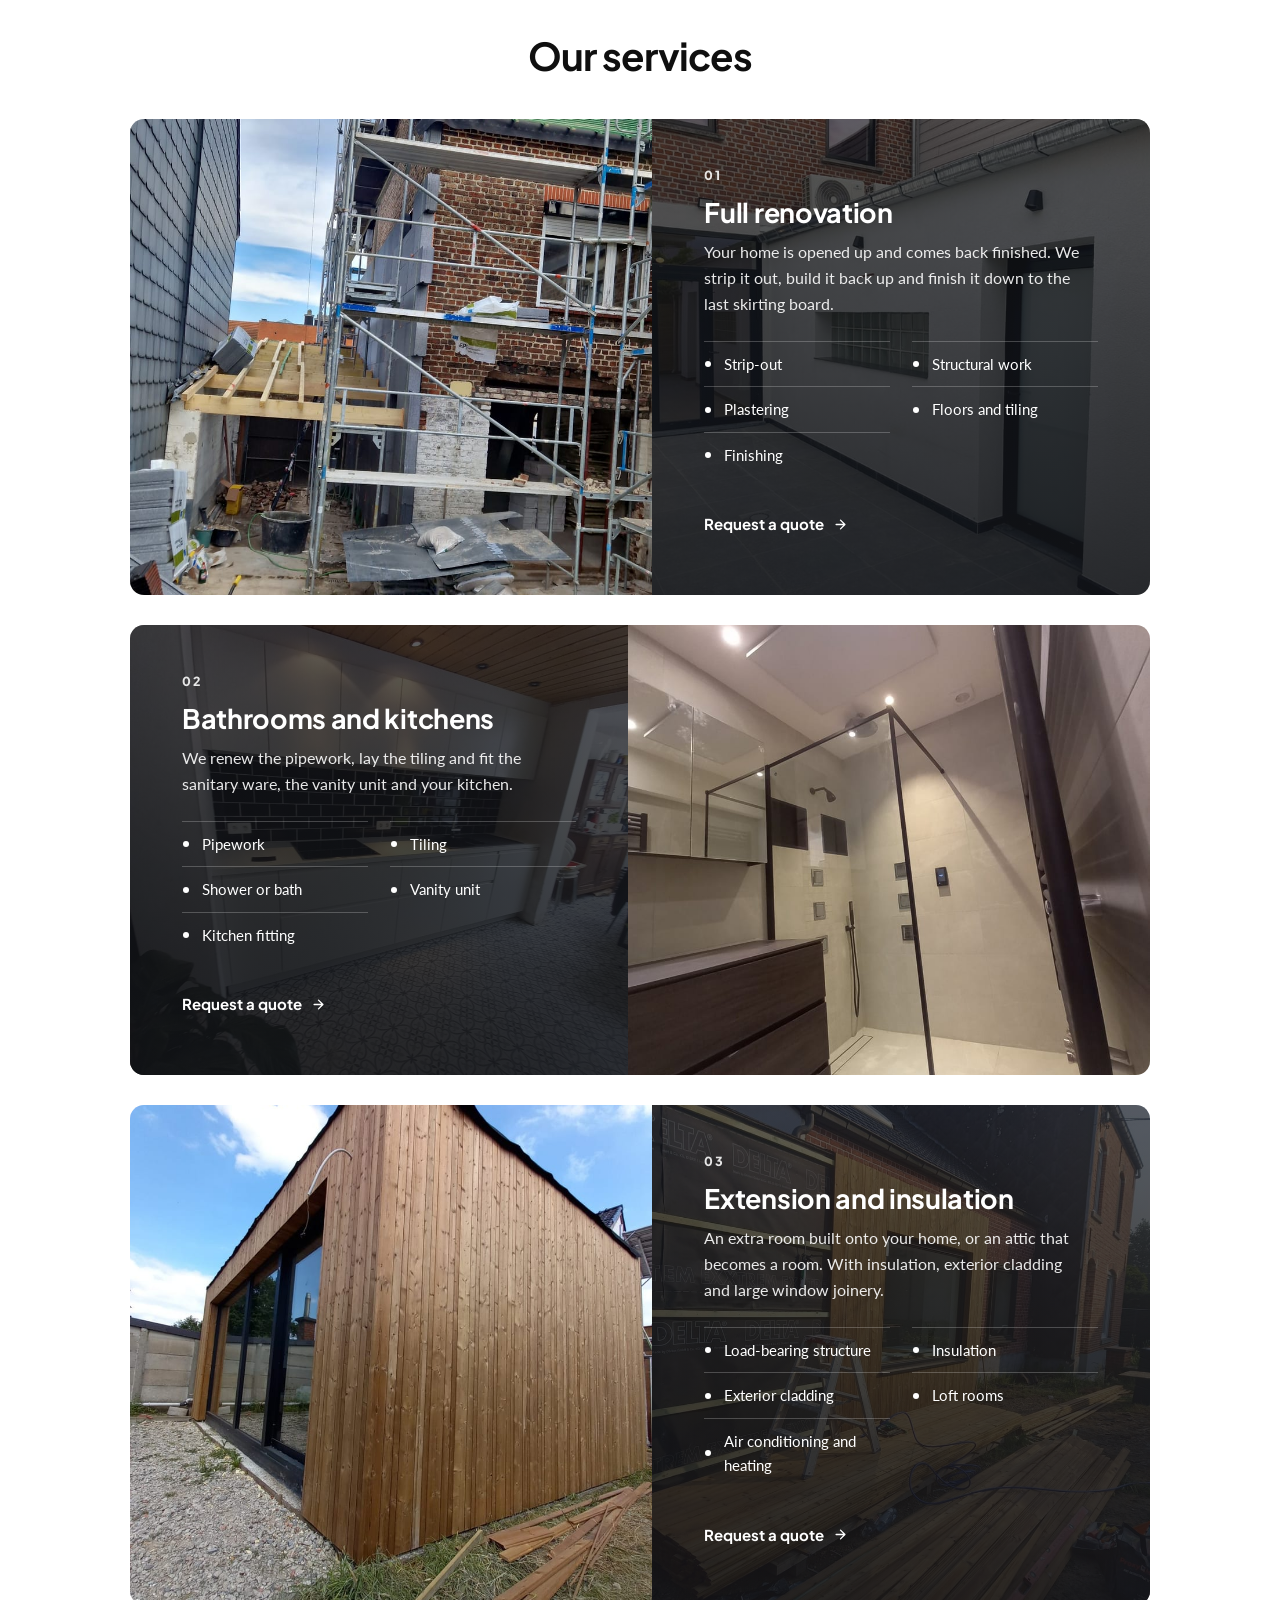
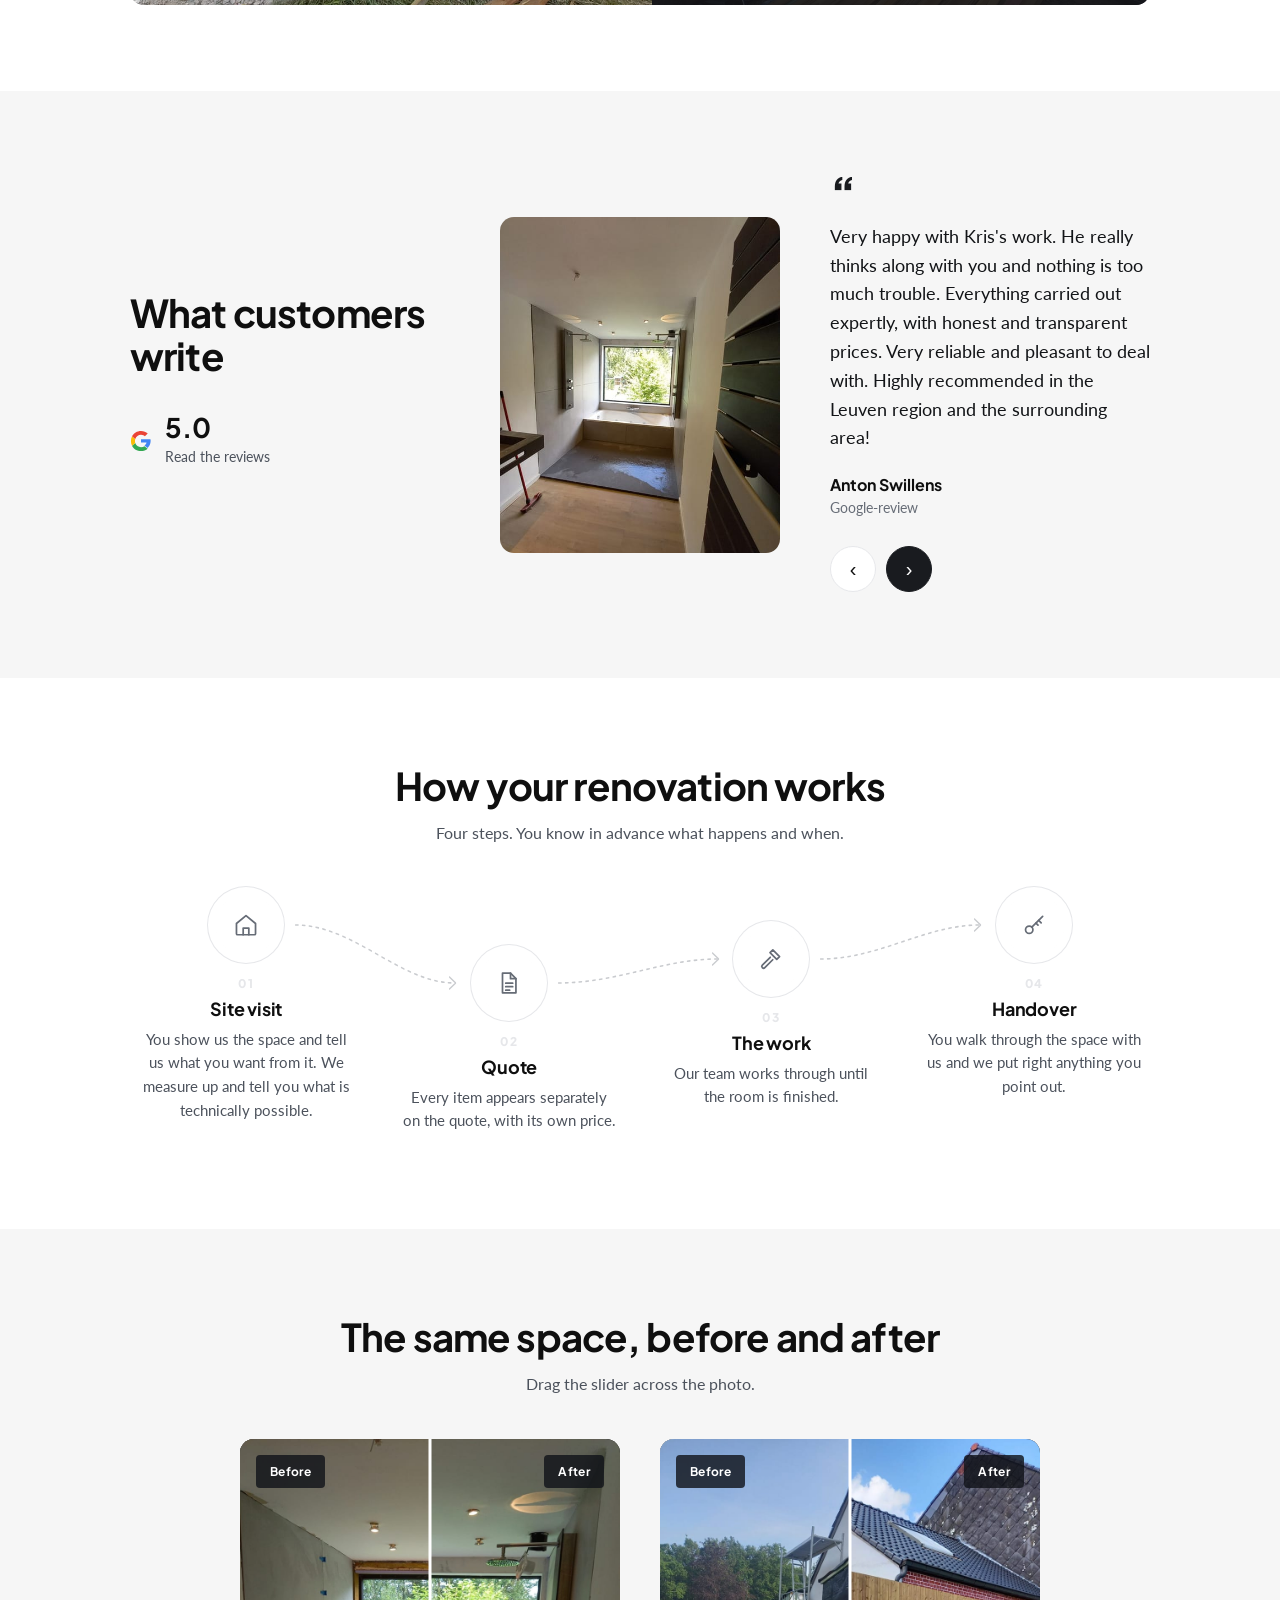
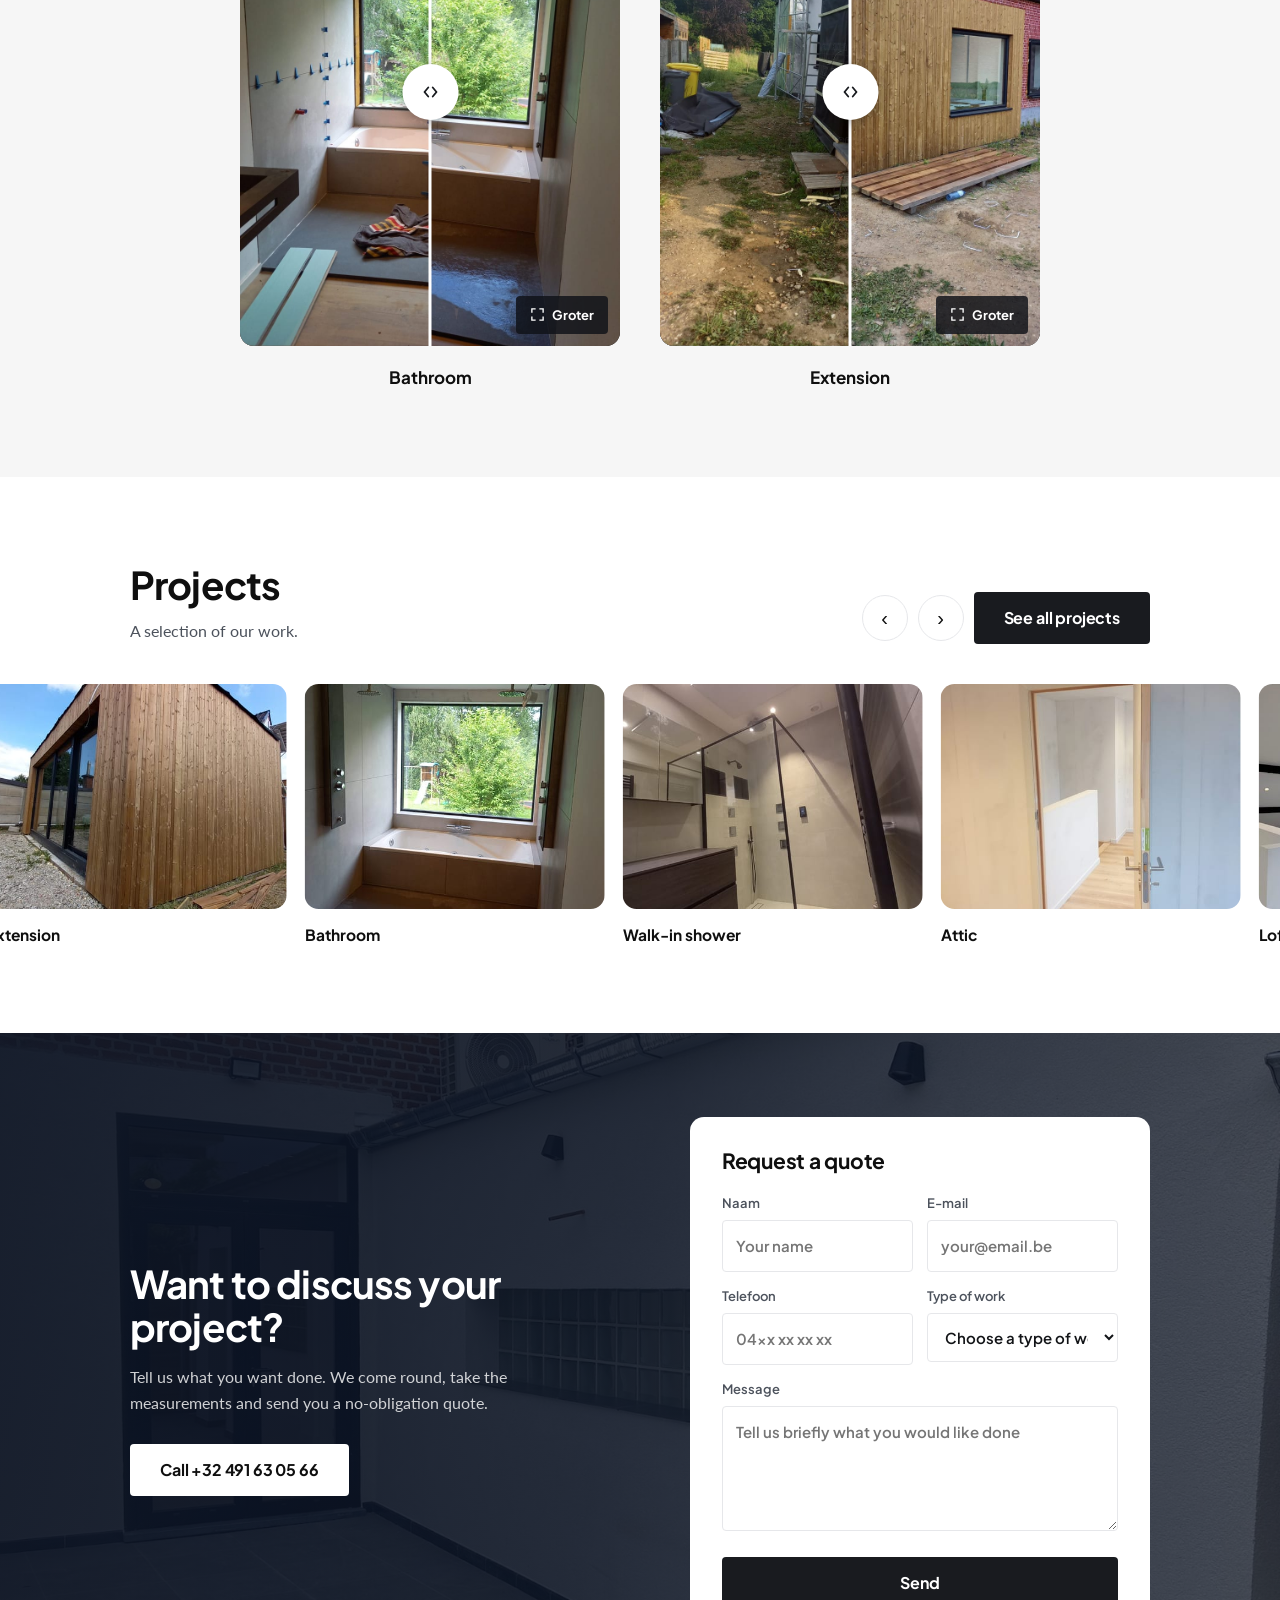
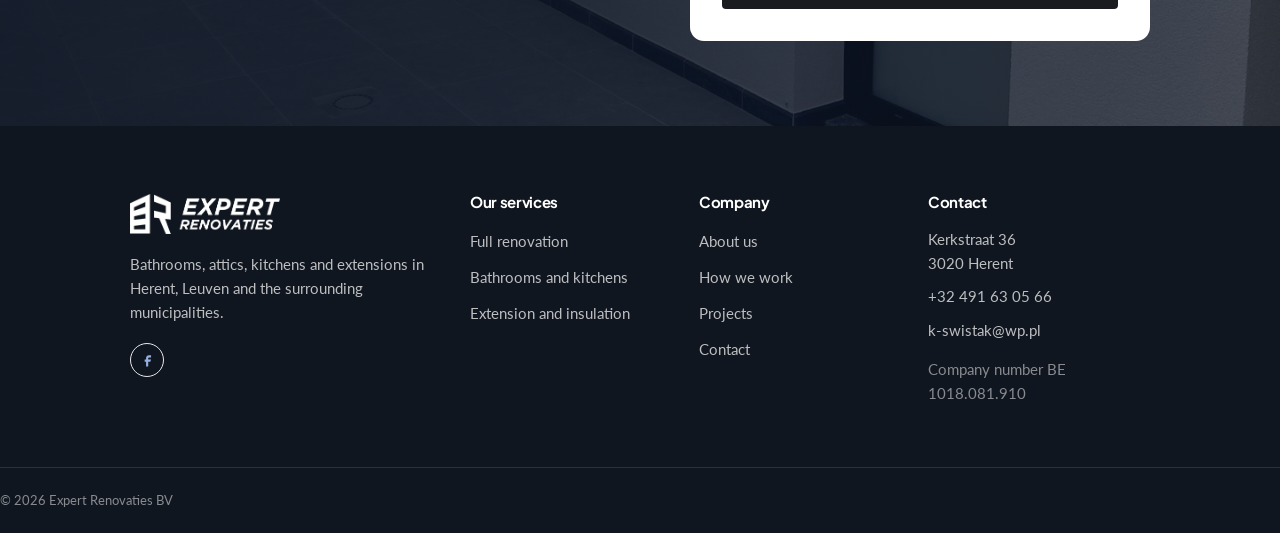
==== commit ae5458a9: "Dienstvakken staan op hun eigen foto Elk dienstvak krijgt één foto die het werk vertegenwoordigt, in" ====
--- a/en/index.html
+++ b/en/index.html
@@ -11,7 +11,7 @@
 <link href="https://fonts.googleapis.com/css2?family=Plus+Jakarta+Sans:wght@400;500;600;700;800&family=Lato:wght@400;700&display=swap" rel="stylesheet">
 <link rel="icon" href="../img/merkteken.png" type="image/png">
 <link rel="apple-touch-icon" href="../img/merkteken-180.png">
-<link rel="stylesheet" href="../styles.css?v=c00a0470">
+<link rel="stylesheet" href="../styles.css?v=946129c2">
 </head>
 <body>
 
@@ -75,7 +75,7 @@
     <ul class="er-redenen">
       <li class="er-reden er-op">
         <span class="er-reden__nr">01</span>
-        <div><h3>Advice at your home</h3><p>You tell us what you want, we tell you what is technically possible and what it will cost. The site visit and the quote cost you nothing.</p></div>
+        <div><h3>Advice at your home</h3><p>You tell us what you want and we look together at what is possible and what it costs. The visit and the quote cost you nothing.</p></div>
       </li><li class="er-reden er-op">
         <span class="er-reden__nr">02</span>
         <div><h3>Binding quote</h3><p>The price is on paper before the work starts, itemised. Anything extra that comes up during the works, we discuss with you first.</p></div>
@@ -98,28 +98,31 @@
       <article class="er-rij er-op" id="d-totaalrenovatie">
         <div class="er-rij__beeld"><img class="" src="../img/ruwbouw-stelling-1600.jpg" srcset="../img/ruwbouw-stelling-500.jpg 500w, ../img/ruwbouw-stelling-900.jpg 900w, ../img/ruwbouw-stelling-1600.jpg 1600w" sizes="(max-width:900px) 92vw, 600px" alt="Rear facade at structural stage with scaffolding up during a full renovation" loading="lazy" decoding="async"></div>
         <div class="er-rij__tekst">
+          <span class="er-rij__vakfoto" aria-hidden="true"><img src="../img/achterbouw-terras-900.jpg" alt="" aria-hidden="true" loading="lazy" decoding="async"></span>
           <span class="er-rij__nr">01</span>
           <h3>Full renovation</h3>
           <p>Your home is opened up and comes back finished. We strip it out, build it back up and finish it down to the last skirting board.</p>
-          <ul class="er-rij__lijst"><li><span class="er-rij__mini"><img src="../img/bad-ruw-500.jpg" alt="" aria-hidden="true" width="40" height="40" loading="lazy" decoding="async"></span>Strip-out</li><li><span class="er-rij__mini"><img src="../img/ruwbouw-stelling-500.jpg" alt="" aria-hidden="true" width="40" height="40" loading="lazy" decoding="async"></span>Structural work</li><li><span class="er-rij__mini"><img src="../img/zolder-gang-500.jpg" alt="" aria-hidden="true" width="40" height="40" loading="lazy" decoding="async"></span>Plastering</li><li><span class="er-rij__mini"><img src="../img/zolder-overloop-500.jpg" alt="" aria-hidden="true" width="40" height="40" loading="lazy" decoding="async"></span>Floors and tiling</li><li><span class="er-rij__mini"><img src="../img/zolder-kamer-500.jpg" alt="" aria-hidden="true" width="40" height="40" loading="lazy" decoding="async"></span>Finishing</li></ul>
+          <ul class="er-rij__lijst"><li>Strip-out</li><li>Structural work</li><li>Plastering</li><li>Floors and tiling</li><li>Finishing</li></ul>
           <a class="er-rij__link" href="#contact">Request a quote<svg viewBox="0 0 24 24" width="15" height="15" fill="none" stroke="currentColor" stroke-width="2.2" stroke-linecap="round" stroke-linejoin="round" aria-hidden="true"><path d="M5 12h13M12 5l7 7-7 7"/></svg></a>
         </div>
       </article><article class="er-rij er-rij--om er-op" id="d-badkamers">
         <div class="er-rij__beeld"><img class="" src="../img/douche-overzicht-1600.jpg" srcset="../img/douche-overzicht-500.jpg 500w, ../img/douche-overzicht-900.jpg 900w, ../img/douche-overzicht-1600.jpg 1600w" sizes="(max-width:900px) 92vw, 600px" alt="Bathroom with a walk-in shower behind a glass screen and a wall-hung vanity unit" loading="lazy" decoding="async"></div>
         <div class="er-rij__tekst">
+          <span class="er-rij__vakfoto" aria-hidden="true"><img src="../img/keuken-overzicht-900.jpg" alt="" aria-hidden="true" loading="lazy" decoding="async"></span>
           <span class="er-rij__nr">02</span>
           <h3>Bathrooms and kitchens</h3>
           <p>We renew the pipework, lay the tiling and fit the sanitary ware, the vanity unit and your kitchen.</p>
-          <ul class="er-rij__lijst"><li><span class="er-rij__mini"><img src="../img/bad-ruw-500.jpg" alt="" aria-hidden="true" width="40" height="40" loading="lazy" decoding="async"></span>Pipework</li><li><span class="er-rij__mini"><img src="../img/douche-nissen-500.jpg" alt="" aria-hidden="true" width="40" height="40" loading="lazy" decoding="async"></span>Tiling</li><li><span class="er-rij__mini"><img src="../img/bad-af-500.jpg" alt="" aria-hidden="true" width="40" height="40" loading="lazy" decoding="async"></span>Shower or bath</li><li><span class="er-rij__mini"><img src="../img/douche-overzicht-500.jpg" alt="" aria-hidden="true" width="40" height="40" loading="lazy" decoding="async"></span>Vanity unit</li><li><span class="er-rij__mini"><img src="../img/keuken-werkblad-500.jpg" alt="" aria-hidden="true" width="40" height="40" loading="lazy" decoding="async"></span>Kitchen fitting</li></ul>
+          <ul class="er-rij__lijst"><li>Pipework</li><li>Tiling</li><li>Shower or bath</li><li>Vanity unit</li><li>Kitchen fitting</li></ul>
           <a class="er-rij__link" href="#contact">Request a quote<svg viewBox="0 0 24 24" width="15" height="15" fill="none" stroke="currentColor" stroke-width="2.2" stroke-linecap="round" stroke-linejoin="round" aria-hidden="true"><path d="M5 12h13M12 5l7 7-7 7"/></svg></a>
         </div>
       </article><article class="er-rij er-op" id="d-uitbouw">
         <div class="er-rij__beeld"><img class="" src="../img/uitbouw-hoek-900.jpg" srcset="../img/uitbouw-hoek-500.jpg 500w, ../img/uitbouw-hoek-900.jpg 900w" sizes="(max-width:900px) 92vw, 600px" alt="Extension with vertical timber cladding and black window frames" loading="lazy" decoding="async"></div>
         <div class="er-rij__tekst">
+          <span class="er-rij__vakfoto" aria-hidden="true"><img src="../img/uitbouw-voorkant-900.jpg" alt="" aria-hidden="true" loading="lazy" decoding="async"></span>
           <span class="er-rij__nr">03</span>
           <h3>Extension and insulation</h3>
           <p>An extra room built onto your home, or an attic that becomes a room. With insulation, exterior cladding and large window joinery.</p>
-          <ul class="er-rij__lijst"><li><span class="er-rij__mini"><img src="../img/uitbouw-folie-500.jpg" alt="" aria-hidden="true" width="40" height="40" loading="lazy" decoding="async"></span>Load-bearing structure</li><li><span class="er-rij__mini"><img src="../img/uitbouw-stelling-500.jpg" alt="" aria-hidden="true" width="40" height="40" loading="lazy" decoding="async"></span>Insulation</li><li><span class="er-rij__mini"><img src="../img/uitbouw-zijkant-500.jpg" alt="" aria-hidden="true" width="40" height="40" loading="lazy" decoding="async"></span>Exterior cladding</li><li><span class="er-rij__mini"><img src="../img/zolderkamer-vloer-500.jpg" alt="" aria-hidden="true" width="40" height="40" loading="lazy" decoding="async"></span>Loft rooms</li><li><span class="er-rij__mini"><img src="../img/zolderkamer-airco-500.jpg" alt="" aria-hidden="true" width="40" height="40" loading="lazy" decoding="async"></span>Air conditioning and heating</li></ul>
+          <ul class="er-rij__lijst"><li>Load-bearing structure</li><li>Insulation</li><li>Exterior cladding</li><li>Loft rooms</li><li>Air conditioning and heating</li></ul>
           <a class="er-rij__link" href="#contact">Request a quote<svg viewBox="0 0 24 24" width="15" height="15" fill="none" stroke="currentColor" stroke-width="2.2" stroke-linecap="round" stroke-linejoin="round" aria-hidden="true"><path d="M5 12h13M12 5l7 7-7 7"/></svg></a>
         </div>
       </article>
@@ -354,6 +357,6 @@
   <svg viewBox="0 0 24 24" width="20" height="20" fill="none" stroke="currentColor" stroke-width="2" stroke-linecap="round" stroke-linejoin="round" aria-hidden="true"><path d="M22 16.9v3a2 2 0 0 1-2.2 2 19.8 19.8 0 0 1-8.6-3.1 19.5 19.5 0 0 1-6-6A19.8 19.8 0 0 1 2.1 4.2 2 2 0 0 1 4.1 2h3a2 2 0 0 1 2 1.7c.1 1 .4 1.9.7 2.8a2 2 0 0 1-.5 2.1L8.1 9.9a16 16 0 0 0 6 6l1.3-1.2a2 2 0 0 1 2.1-.5c.9.3 1.8.6 2.8.7a2 2 0 0 1 1.7 2Z"/></svg>
   <span>Call us</span>
 </a>
-<script src="../site.js?v=c00a0470"></script>
+<script src="../site.js?v=946129c2"></script>
 </body>
 </html>
--- a/styles.css
+++ b/styles.css
@@ -161,14 +161,13 @@
 .er-rij__beeld { position: relative; overflow: hidden; min-height: 400px; }
 .er-rij__beeld img { position: absolute; inset: 0; width: 100%; height: 100%; object-fit: cover; transition: transform .6s ease; }
 .er-rij:hover .er-rij__beeld img { transform: scale(1.04); }
-.er-rij__tekst { padding: 46px 52px; display: flex; flex-direction: column; justify-content: center; }
-.er-rij__nr { font-family: "Plus Jakarta Sans", system-ui, sans-serif; font-weight: 800; font-size: 12.5px; letter-spacing: .14em; color: var(--merk); margin-bottom: 12px; }
-.er-rij h3 { font-size: clamp(22px, 2.1vw, 28px); }
-.er-rij__tekst > p { margin-top: 12px; color: var(--tekst); max-width: 42ch; }
-.er-rij__lijst { margin-top: 26px; display: grid; grid-template-columns: repeat(3, minmax(0, 1fr)); gap: 9px; }
-.er-rij__lijst li { position: relative; overflow: hidden; display: flex; align-items: flex-end; min-height: 104px; padding: 12px 13px; border: 1px solid var(--lijn); border-radius: 10px; background: var(--wit); font-size: 14.5px; font-weight: 600; color: var(--inkt); }
-.er-rij__link { margin-top: 28px; display: inline-flex; align-items: center; min-height: 44px; gap: 9px; align-self: flex-start; font-family: "Plus Jakarta Sans", system-ui, sans-serif; font-weight: 700; font-size: 15px; color: var(--merk); padding-bottom: 3px; border-bottom: 2px solid transparent; }
-.er-rij__link:hover { border-color: var(--merk); gap: 14px; }
+.er-rij__tekst { position: relative; padding: 46px 52px; display: flex; flex-direction: column; justify-content: center; }
+.er-rij__tekst > * { position: relative; }
+.er-rij__nr { font-family: "Plus Jakarta Sans", system-ui, sans-serif; font-weight: 800; font-size: 12.5px; letter-spacing: .14em; color: rgba(255, 255, 255, .88); margin-bottom: 12px; }
+.er-rij h3 { font-size: clamp(22px, 2.1vw, 28px); color: var(--wit); }
+.er-rij__tekst > p { margin-top: 12px; color: rgba(255, 255, 255, .9); max-width: 42ch; }
+.er-rij__link { margin-top: 28px; display: inline-flex; align-items: center; min-height: 44px; gap: 9px; align-self: flex-start; font-family: "Plus Jakarta Sans", system-ui, sans-serif; font-weight: 700; font-size: 15px; color: var(--wit); padding-bottom: 3px; border-bottom: 2px solid transparent; }
+.er-rij__link:hover { border-color: var(--wit); gap: 14px; }
 
 /* ---------- werkwijze: bolletjes op een gebogen pad ---------- */
 .er-stappen { display: grid; grid-template-columns: repeat(4, 1fr); gap: 30px; padding-top: 6px; padding-bottom: 10px; }
@@ -599,14 +598,20 @@
   .er-talen__knop { height: 36px; padding: 0 9px; gap: 5px; }
 }
 
-
-/* de foto zit in de bovenrand van het vakje en vervaagt naar wit, zodat de naam rustig leest */
-.er-rij__mini { position: absolute; inset: 0 0 auto 0; height: 72px; pointer-events: none; }
-.er-rij__mini img { width: 100%; height: 100%; object-fit: cover; display: block; }
-.er-rij__mini::after { content: ""; position: absolute; inset: 0; background: linear-gradient(to bottom, rgba(255,255,255,.06) 0%, rgba(255,255,255,.58) 58%, #fff 96%); }
-.er-rij__lijst li:hover { border-color: var(--inkt); }
 @media (max-width: 700px) {
-  .er-rij__lijst { grid-template-columns: 1fr 1fr; gap: 8px; }
-  .er-rij__lijst li { min-height: 84px; font-size: 13.8px; padding: 10px 11px; }
-  .er-rij__mini { height: 54px; }
-}
+}
+
+/* ---------- diensten: één foto in het vak, weggetrokken onder de zwarte tekst ---------- */
+.er-rij__vakfoto { position: absolute; inset: 0; overflow: hidden; pointer-events: none; }
+.er-rij__vakfoto img { width: 100%; height: 100%; object-fit: cover; display: block; }
+.er-rij__vakfoto::after {
+  content: ""; position: absolute; inset: 0;
+  background: linear-gradient(180deg, rgba(18, 20, 24, .68) 0%, rgba(18, 20, 24, .78) 42%, rgba(18, 20, 24, .88) 100%);
+}
+.er-rij__lijst { position: relative; margin-top: 24px; display: grid; grid-template-columns: 1fr 1fr; gap: 0 22px; }
+.er-rij__lijst li { padding: 10px 0 10px 20px; border-top: 1px solid rgba(255, 255, 255, .22); font-size: 15px; color: var(--wit); position: relative; }
+.er-rij__lijst li::before { content: ""; position: absolute; left: 1px; top: 50%; width: 6px; height: 6px; margin-top: -3px; border-radius: 999px; background: var(--wit); }
+@media (max-width: 700px) {
+  .er-rij__lijst { grid-template-columns: 1fr; }
+  .er-rij__lijst li { font-size: 14.5px; }
+}
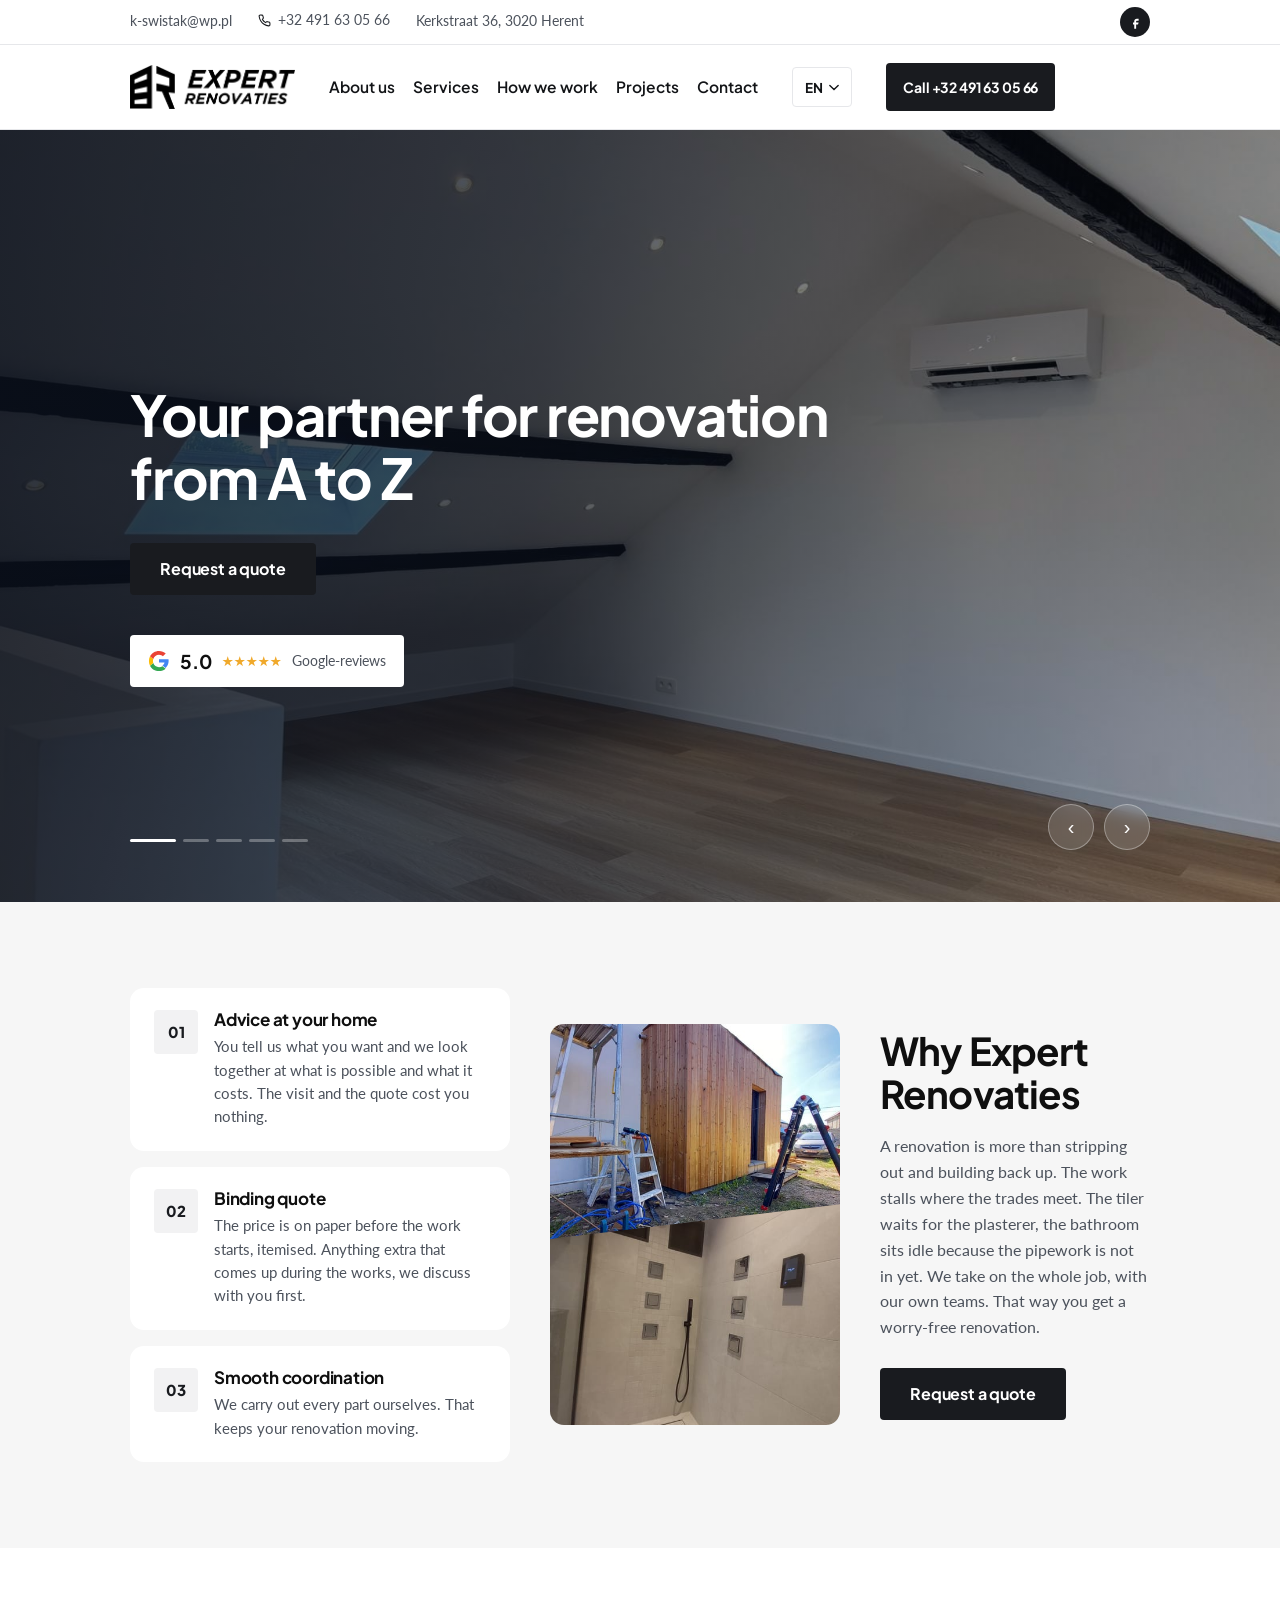
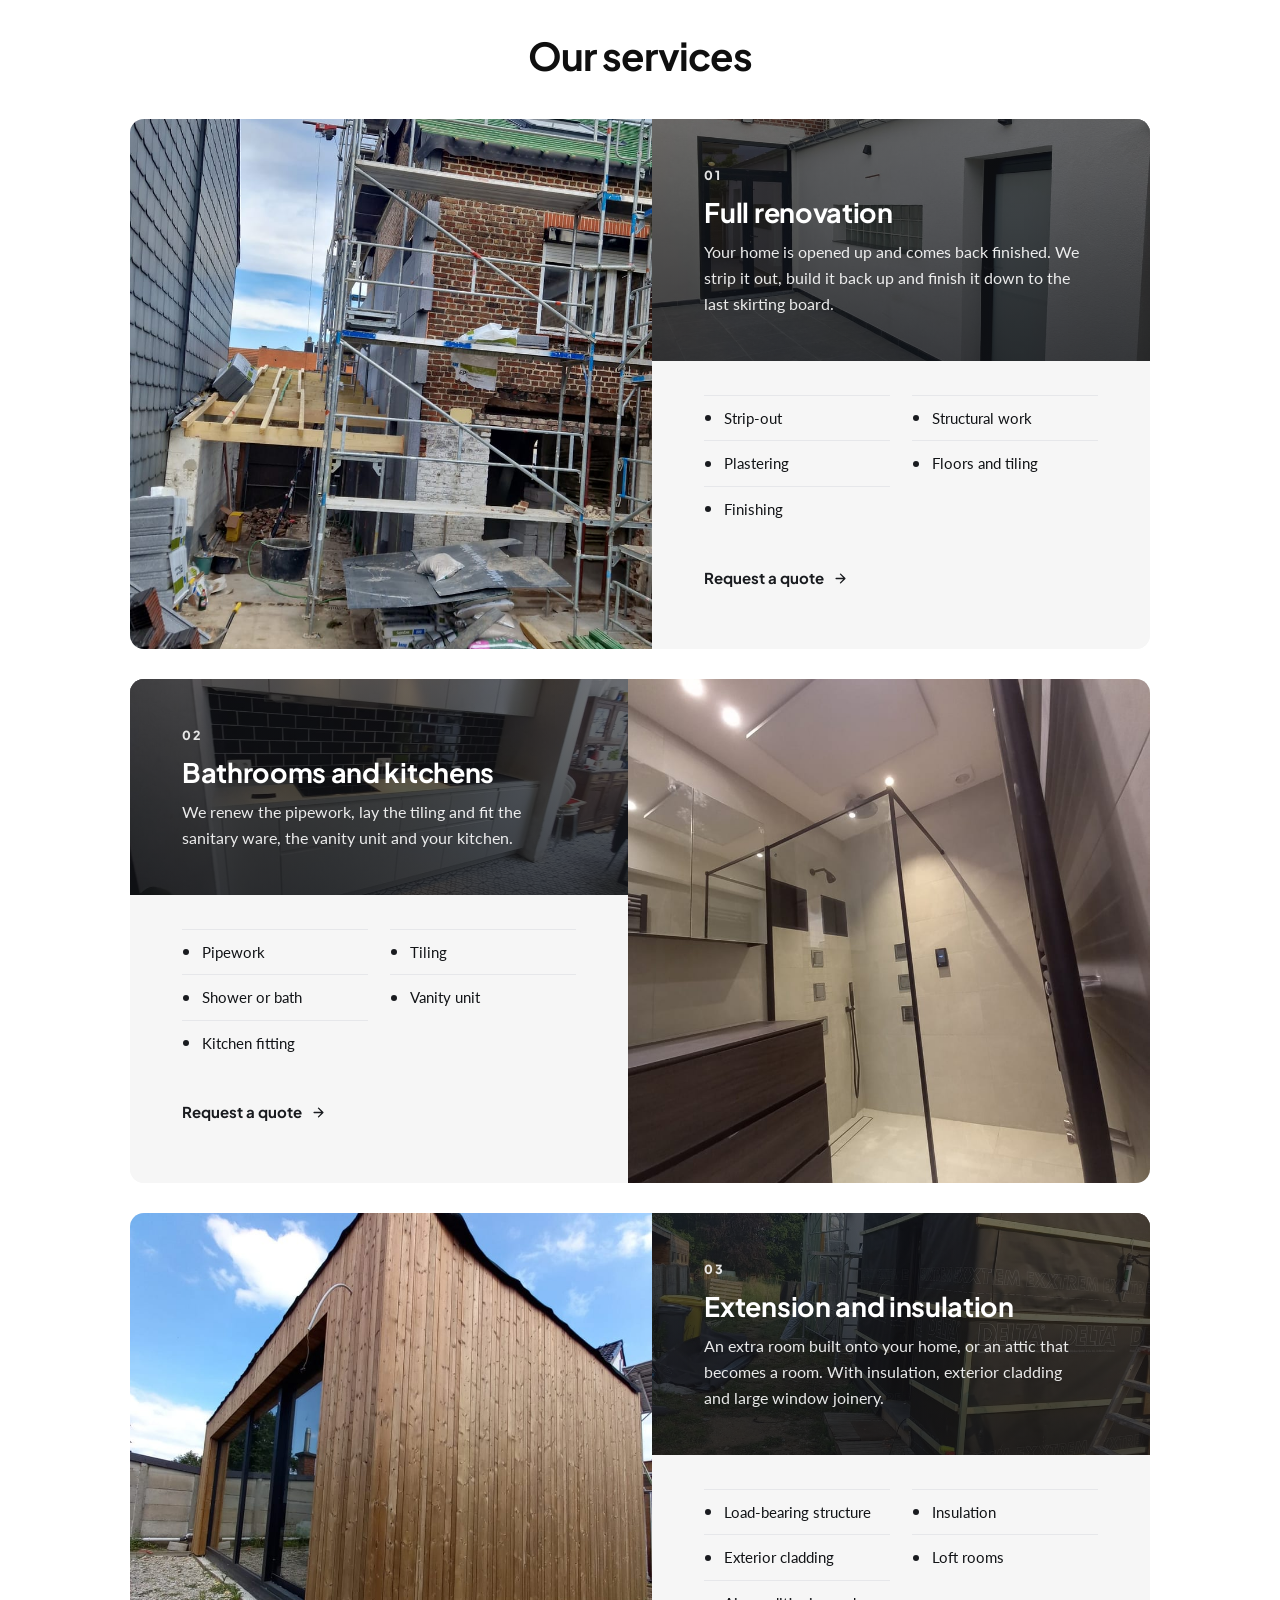
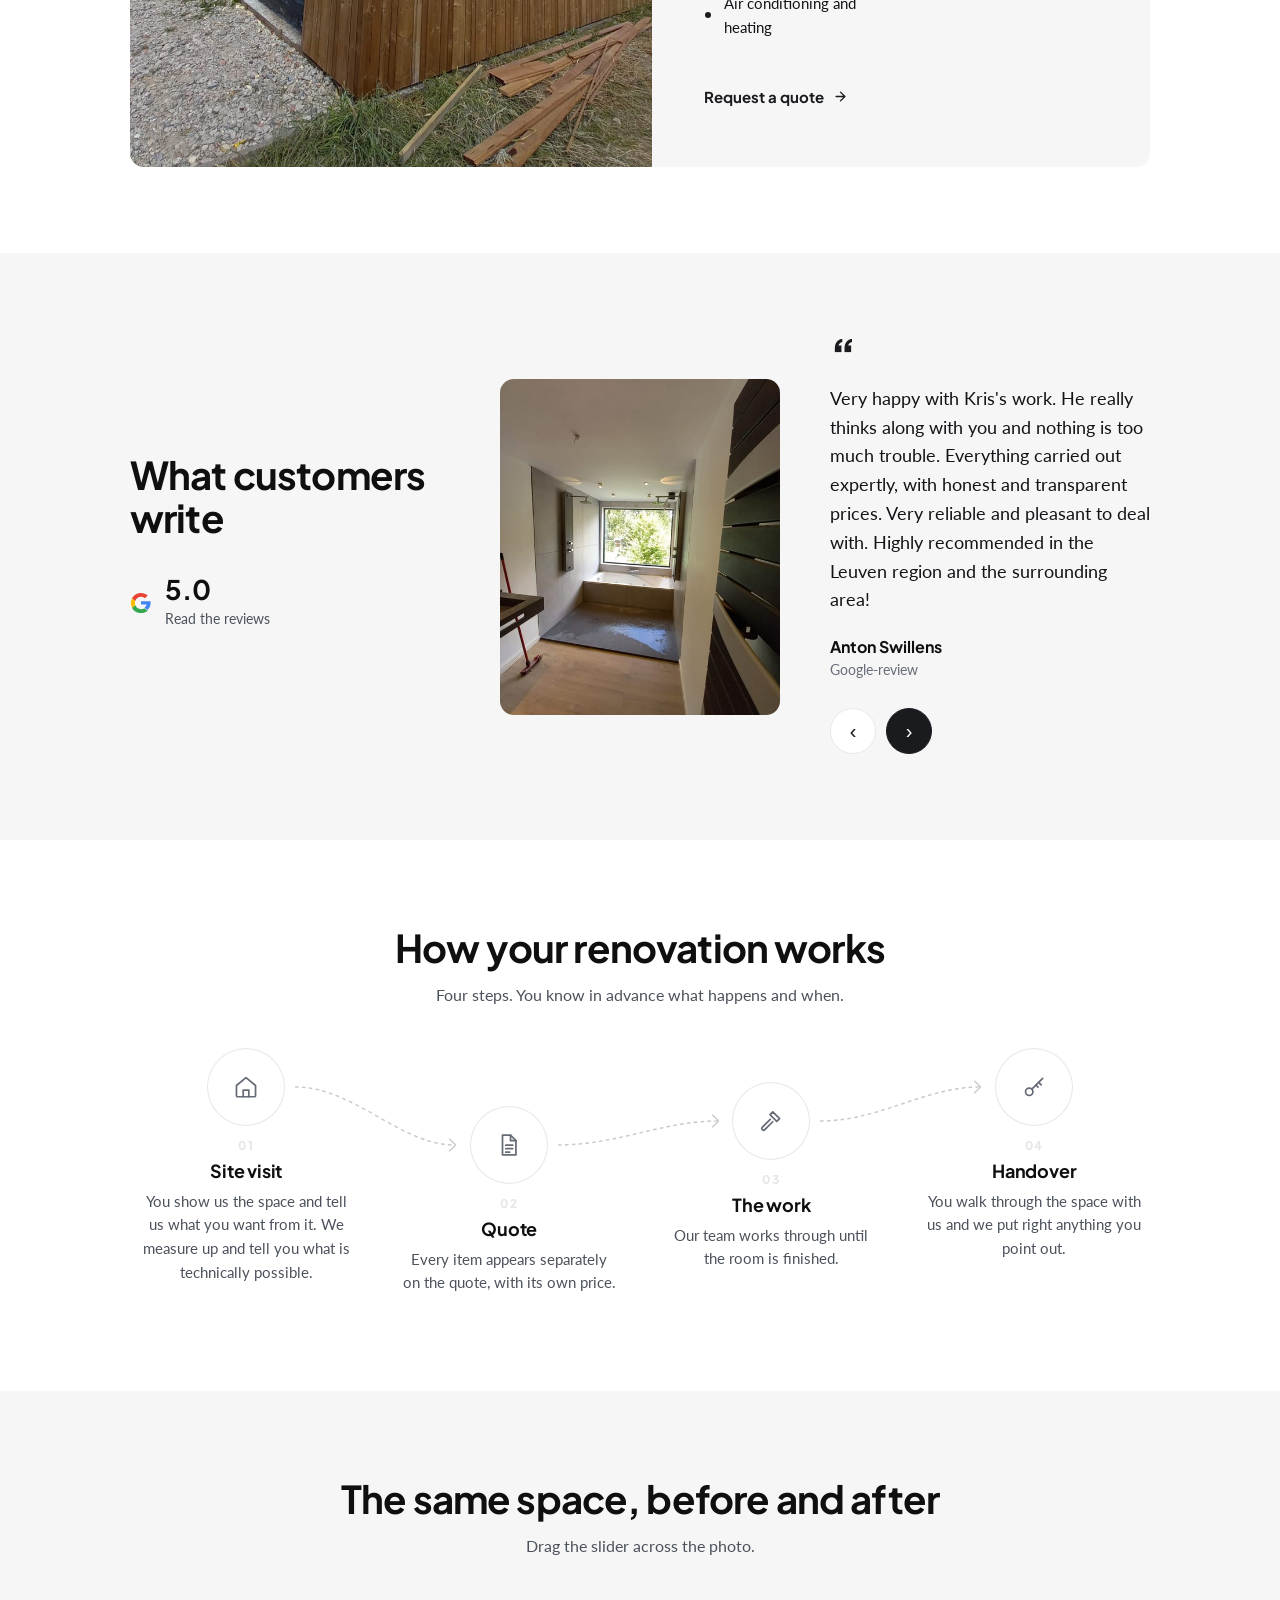
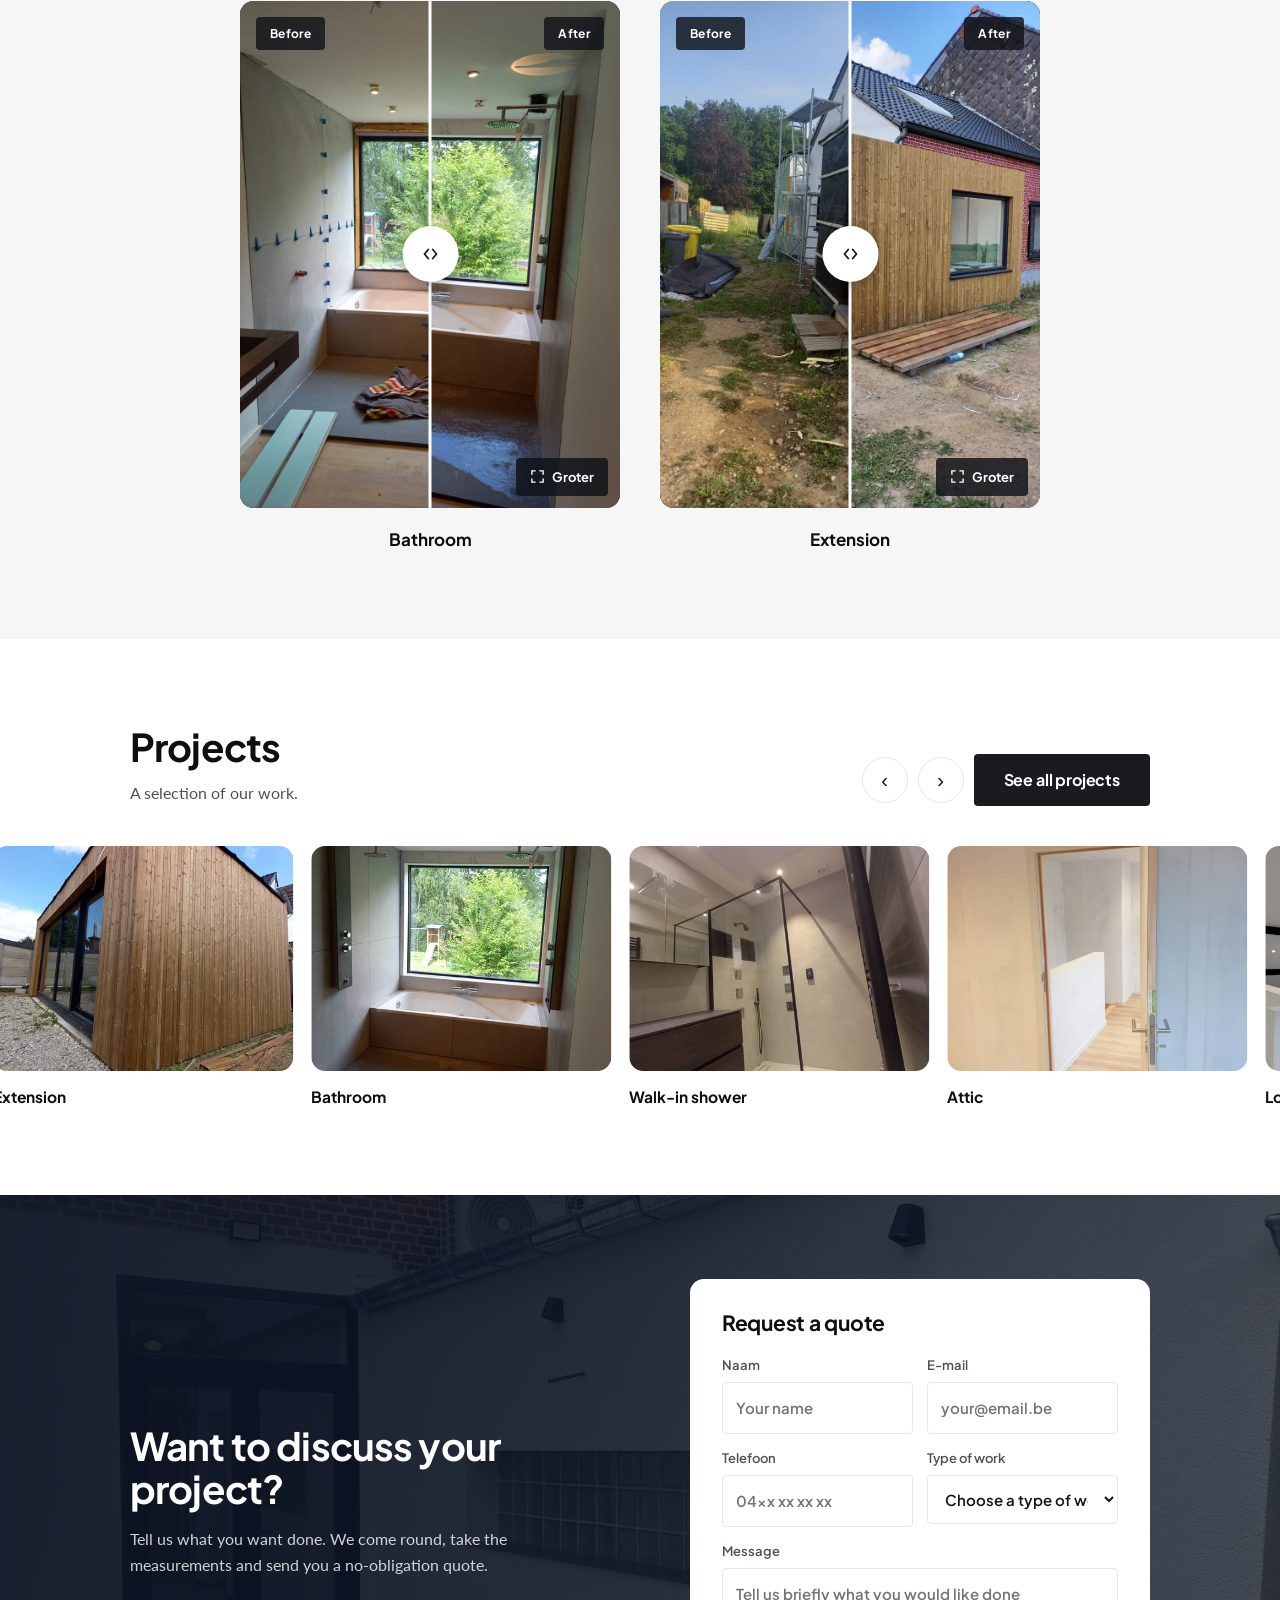
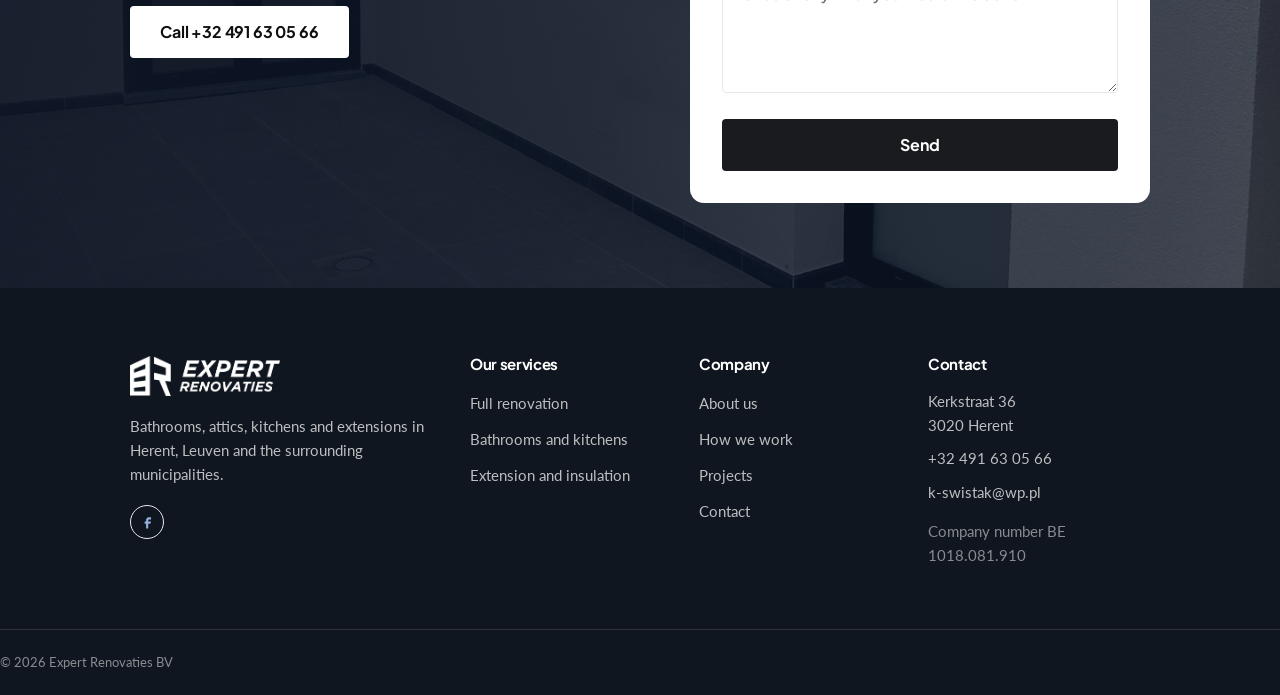
==== commit ad6f663d: "Foto draagt kop en zin, opsomming staat weer op de grijze grond De foto vulde het hele tekstvak. Nu " ====
--- a/en/index.html
+++ b/en/index.html
@@ -11,7 +11,7 @@
 <link href="https://fonts.googleapis.com/css2?family=Plus+Jakarta+Sans:wght@400;500;600;700;800&family=Lato:wght@400;700&display=swap" rel="stylesheet">
 <link rel="icon" href="../img/merkteken.png" type="image/png">
 <link rel="apple-touch-icon" href="../img/merkteken-180.png">
-<link rel="stylesheet" href="../styles.css?v=946129c2">
+<link rel="stylesheet" href="../styles.css?v=6cf4e4e0">
 </head>
 <body>
 
@@ -98,32 +98,44 @@
       <article class="er-rij er-op" id="d-totaalrenovatie">
         <div class="er-rij__beeld"><img class="" src="../img/ruwbouw-stelling-1600.jpg" srcset="../img/ruwbouw-stelling-500.jpg 500w, ../img/ruwbouw-stelling-900.jpg 900w, ../img/ruwbouw-stelling-1600.jpg 1600w" sizes="(max-width:900px) 92vw, 600px" alt="Rear facade at structural stage with scaffolding up during a full renovation" loading="lazy" decoding="async"></div>
         <div class="er-rij__tekst">
-          <span class="er-rij__vakfoto" aria-hidden="true"><img src="../img/achterbouw-terras-900.jpg" alt="" aria-hidden="true" loading="lazy" decoding="async"></span>
-          <span class="er-rij__nr">01</span>
-          <h3>Full renovation</h3>
-          <p>Your home is opened up and comes back finished. We strip it out, build it back up and finish it down to the last skirting board.</p>
+          <div class="er-rij__top">
+            <span class="er-rij__vakfoto" aria-hidden="true"><img src="../img/achterbouw-terras-900.jpg" alt="" aria-hidden="true" loading="lazy" decoding="async"></span>
+            <span class="er-rij__nr">01</span>
+            <h3>Full renovation</h3>
+            <p>Your home is opened up and comes back finished. We strip it out, build it back up and finish it down to the last skirting board.</p>
+          </div>
+          <div class="er-rij__onder">
           <ul class="er-rij__lijst"><li>Strip-out</li><li>Structural work</li><li>Plastering</li><li>Floors and tiling</li><li>Finishing</li></ul>
           <a class="er-rij__link" href="#contact">Request a quote<svg viewBox="0 0 24 24" width="15" height="15" fill="none" stroke="currentColor" stroke-width="2.2" stroke-linecap="round" stroke-linejoin="round" aria-hidden="true"><path d="M5 12h13M12 5l7 7-7 7"/></svg></a>
+          </div>
         </div>
       </article><article class="er-rij er-rij--om er-op" id="d-badkamers">
         <div class="er-rij__beeld"><img class="" src="../img/douche-overzicht-1600.jpg" srcset="../img/douche-overzicht-500.jpg 500w, ../img/douche-overzicht-900.jpg 900w, ../img/douche-overzicht-1600.jpg 1600w" sizes="(max-width:900px) 92vw, 600px" alt="Bathroom with a walk-in shower behind a glass screen and a wall-hung vanity unit" loading="lazy" decoding="async"></div>
         <div class="er-rij__tekst">
-          <span class="er-rij__vakfoto" aria-hidden="true"><img src="../img/keuken-overzicht-900.jpg" alt="" aria-hidden="true" loading="lazy" decoding="async"></span>
-          <span class="er-rij__nr">02</span>
-          <h3>Bathrooms and kitchens</h3>
-          <p>We renew the pipework, lay the tiling and fit the sanitary ware, the vanity unit and your kitchen.</p>
+          <div class="er-rij__top">
+            <span class="er-rij__vakfoto" aria-hidden="true"><img src="../img/keuken-overzicht-900.jpg" alt="" aria-hidden="true" loading="lazy" decoding="async"></span>
+            <span class="er-rij__nr">02</span>
+            <h3>Bathrooms and kitchens</h3>
+            <p>We renew the pipework, lay the tiling and fit the sanitary ware, the vanity unit and your kitchen.</p>
+          </div>
+          <div class="er-rij__onder">
           <ul class="er-rij__lijst"><li>Pipework</li><li>Tiling</li><li>Shower or bath</li><li>Vanity unit</li><li>Kitchen fitting</li></ul>
           <a class="er-rij__link" href="#contact">Request a quote<svg viewBox="0 0 24 24" width="15" height="15" fill="none" stroke="currentColor" stroke-width="2.2" stroke-linecap="round" stroke-linejoin="round" aria-hidden="true"><path d="M5 12h13M12 5l7 7-7 7"/></svg></a>
+          </div>
         </div>
       </article><article class="er-rij er-op" id="d-uitbouw">
         <div class="er-rij__beeld"><img class="" src="../img/uitbouw-hoek-900.jpg" srcset="../img/uitbouw-hoek-500.jpg 500w, ../img/uitbouw-hoek-900.jpg 900w" sizes="(max-width:900px) 92vw, 600px" alt="Extension with vertical timber cladding and black window frames" loading="lazy" decoding="async"></div>
         <div class="er-rij__tekst">
-          <span class="er-rij__vakfoto" aria-hidden="true"><img src="../img/uitbouw-voorkant-900.jpg" alt="" aria-hidden="true" loading="lazy" decoding="async"></span>
-          <span class="er-rij__nr">03</span>
-          <h3>Extension and insulation</h3>
-          <p>An extra room built onto your home, or an attic that becomes a room. With insulation, exterior cladding and large window joinery.</p>
+          <div class="er-rij__top">
+            <span class="er-rij__vakfoto" aria-hidden="true"><img src="../img/uitbouw-folie-900.jpg" alt="" aria-hidden="true" loading="lazy" decoding="async"></span>
+            <span class="er-rij__nr">03</span>
+            <h3>Extension and insulation</h3>
+            <p>An extra room built onto your home, or an attic that becomes a room. With insulation, exterior cladding and large window joinery.</p>
+          </div>
+          <div class="er-rij__onder">
           <ul class="er-rij__lijst"><li>Load-bearing structure</li><li>Insulation</li><li>Exterior cladding</li><li>Loft rooms</li><li>Air conditioning and heating</li></ul>
           <a class="er-rij__link" href="#contact">Request a quote<svg viewBox="0 0 24 24" width="15" height="15" fill="none" stroke="currentColor" stroke-width="2.2" stroke-linecap="round" stroke-linejoin="round" aria-hidden="true"><path d="M5 12h13M12 5l7 7-7 7"/></svg></a>
+          </div>
         </div>
       </article>
     </div>
@@ -357,6 +369,6 @@
   <svg viewBox="0 0 24 24" width="20" height="20" fill="none" stroke="currentColor" stroke-width="2" stroke-linecap="round" stroke-linejoin="round" aria-hidden="true"><path d="M22 16.9v3a2 2 0 0 1-2.2 2 19.8 19.8 0 0 1-8.6-3.1 19.5 19.5 0 0 1-6-6A19.8 19.8 0 0 1 2.1 4.2 2 2 0 0 1 4.1 2h3a2 2 0 0 1 2 1.7c.1 1 .4 1.9.7 2.8a2 2 0 0 1-.5 2.1L8.1 9.9a16 16 0 0 0 6 6l1.3-1.2a2 2 0 0 1 2.1-.5c.9.3 1.8.6 2.8.7a2 2 0 0 1 1.7 2Z"/></svg>
   <span>Call us</span>
 </a>
-<script src="../site.js?v=946129c2"></script>
+<script src="../site.js?v=6cf4e4e0"></script>
 </body>
 </html>
--- a/styles.css
+++ b/styles.css
@@ -161,13 +161,15 @@
 .er-rij__beeld { position: relative; overflow: hidden; min-height: 400px; }
 .er-rij__beeld img { position: absolute; inset: 0; width: 100%; height: 100%; object-fit: cover; transition: transform .6s ease; }
 .er-rij:hover .er-rij__beeld img { transform: scale(1.04); }
-.er-rij__tekst { position: relative; padding: 46px 52px; display: flex; flex-direction: column; justify-content: center; }
-.er-rij__tekst > * { position: relative; }
+.er-rij__tekst { display: flex; flex-direction: column; }
+.er-rij__top { position: relative; background: #1b1e23; flex: 1; display: flex; flex-direction: column; justify-content: center; padding: 46px 52px 44px; overflow: hidden; }
+.er-rij__top > * { position: relative; }
+.er-rij__onder { padding: 34px 52px 46px; background: var(--band); }
 .er-rij__nr { font-family: "Plus Jakarta Sans", system-ui, sans-serif; font-weight: 800; font-size: 12.5px; letter-spacing: .14em; color: rgba(255, 255, 255, .88); margin-bottom: 12px; }
 .er-rij h3 { font-size: clamp(22px, 2.1vw, 28px); color: var(--wit); }
-.er-rij__tekst > p { margin-top: 12px; color: rgba(255, 255, 255, .9); max-width: 42ch; }
-.er-rij__link { margin-top: 28px; display: inline-flex; align-items: center; min-height: 44px; gap: 9px; align-self: flex-start; font-family: "Plus Jakarta Sans", system-ui, sans-serif; font-weight: 700; font-size: 15px; color: var(--wit); padding-bottom: 3px; border-bottom: 2px solid transparent; }
-.er-rij__link:hover { border-color: var(--wit); gap: 14px; }
+.er-rij__top > p { margin-top: 12px; color: rgba(255, 255, 255, .9); max-width: 42ch; }
+.er-rij__link { margin-top: 28px; display: inline-flex; align-items: center; min-height: 44px; gap: 9px; align-self: flex-start; font-family: "Plus Jakarta Sans", system-ui, sans-serif; font-weight: 700; font-size: 15px; color: var(--merk); padding-bottom: 3px; border-bottom: 2px solid transparent; }
+.er-rij__link:hover { border-color: var(--merk); gap: 14px; }
 
 /* ---------- werkwijze: bolletjes op een gebogen pad ---------- */
 .er-stappen { display: grid; grid-template-columns: repeat(4, 1fr); gap: 30px; padding-top: 6px; padding-bottom: 10px; }
@@ -320,7 +322,8 @@
 /* ================= tot 1200 ================= */
 @media (max-width: 1200px) {
   :root { --zij: 54px; --lucht: 72px; }
-  .er-rij__tekst { padding: 34px 32px; }
+  .er-rij__top { padding: 34px 32px 34px; }
+  .er-rij__onder { padding: 26px 32px 34px; }
   .er-waarom__in { grid-template-columns: 300px 240px 1fr; gap: 30px; }
   .er-reviews__in { grid-template-columns: 1fr 220px 1fr; gap: 34px; }
 }
@@ -371,7 +374,8 @@
   .er-rij { grid-template-columns: 1fr; }
   .er-rij--om { direction: ltr; }
   .er-rij__beeld { min-height: 0; aspect-ratio: 16 / 10; position: relative; }
-  .er-rij__tekst { padding: 28px 24px 32px; }
+  .er-rij__top { padding: 28px 24px 30px; }
+  .er-rij__onder { padding: 24px 24px 32px; }
   .er-stappen { grid-template-columns: repeat(2, 1fr); gap: 30px 16px; padding-bottom: 0; }
   .er-stap { margin-top: 0; }
   .er-boog { display: none; }
@@ -606,11 +610,11 @@
 .er-rij__vakfoto img { width: 100%; height: 100%; object-fit: cover; display: block; }
 .er-rij__vakfoto::after {
   content: ""; position: absolute; inset: 0;
-  background: linear-gradient(180deg, rgba(18, 20, 24, .68) 0%, rgba(18, 20, 24, .78) 42%, rgba(18, 20, 24, .88) 100%);
-}
-.er-rij__lijst { position: relative; margin-top: 24px; display: grid; grid-template-columns: 1fr 1fr; gap: 0 22px; }
-.er-rij__lijst li { padding: 10px 0 10px 20px; border-top: 1px solid rgba(255, 255, 255, .22); font-size: 15px; color: var(--wit); position: relative; }
-.er-rij__lijst li::before { content: ""; position: absolute; left: 1px; top: 50%; width: 6px; height: 6px; margin-top: -3px; border-radius: 999px; background: var(--wit); }
+  background: linear-gradient(180deg, rgba(18, 20, 24, .6) 0%, rgba(18, 20, 24, .7) 48%, rgba(18, 20, 24, .8) 100%);
+}
+.er-rij__lijst { display: grid; grid-template-columns: 1fr 1fr; gap: 0 22px; }
+.er-rij__lijst li { padding: 10px 0 10px 20px; border-top: 1px solid var(--lijn); font-size: 15px; color: var(--inkt); position: relative; }
+.er-rij__lijst li::before { content: ""; position: absolute; left: 1px; top: 50%; width: 6px; height: 6px; margin-top: -3px; border-radius: 999px; background: var(--merk); }
 @media (max-width: 700px) {
   .er-rij__lijst { grid-template-columns: 1fr; }
   .er-rij__lijst li { font-size: 14.5px; }
